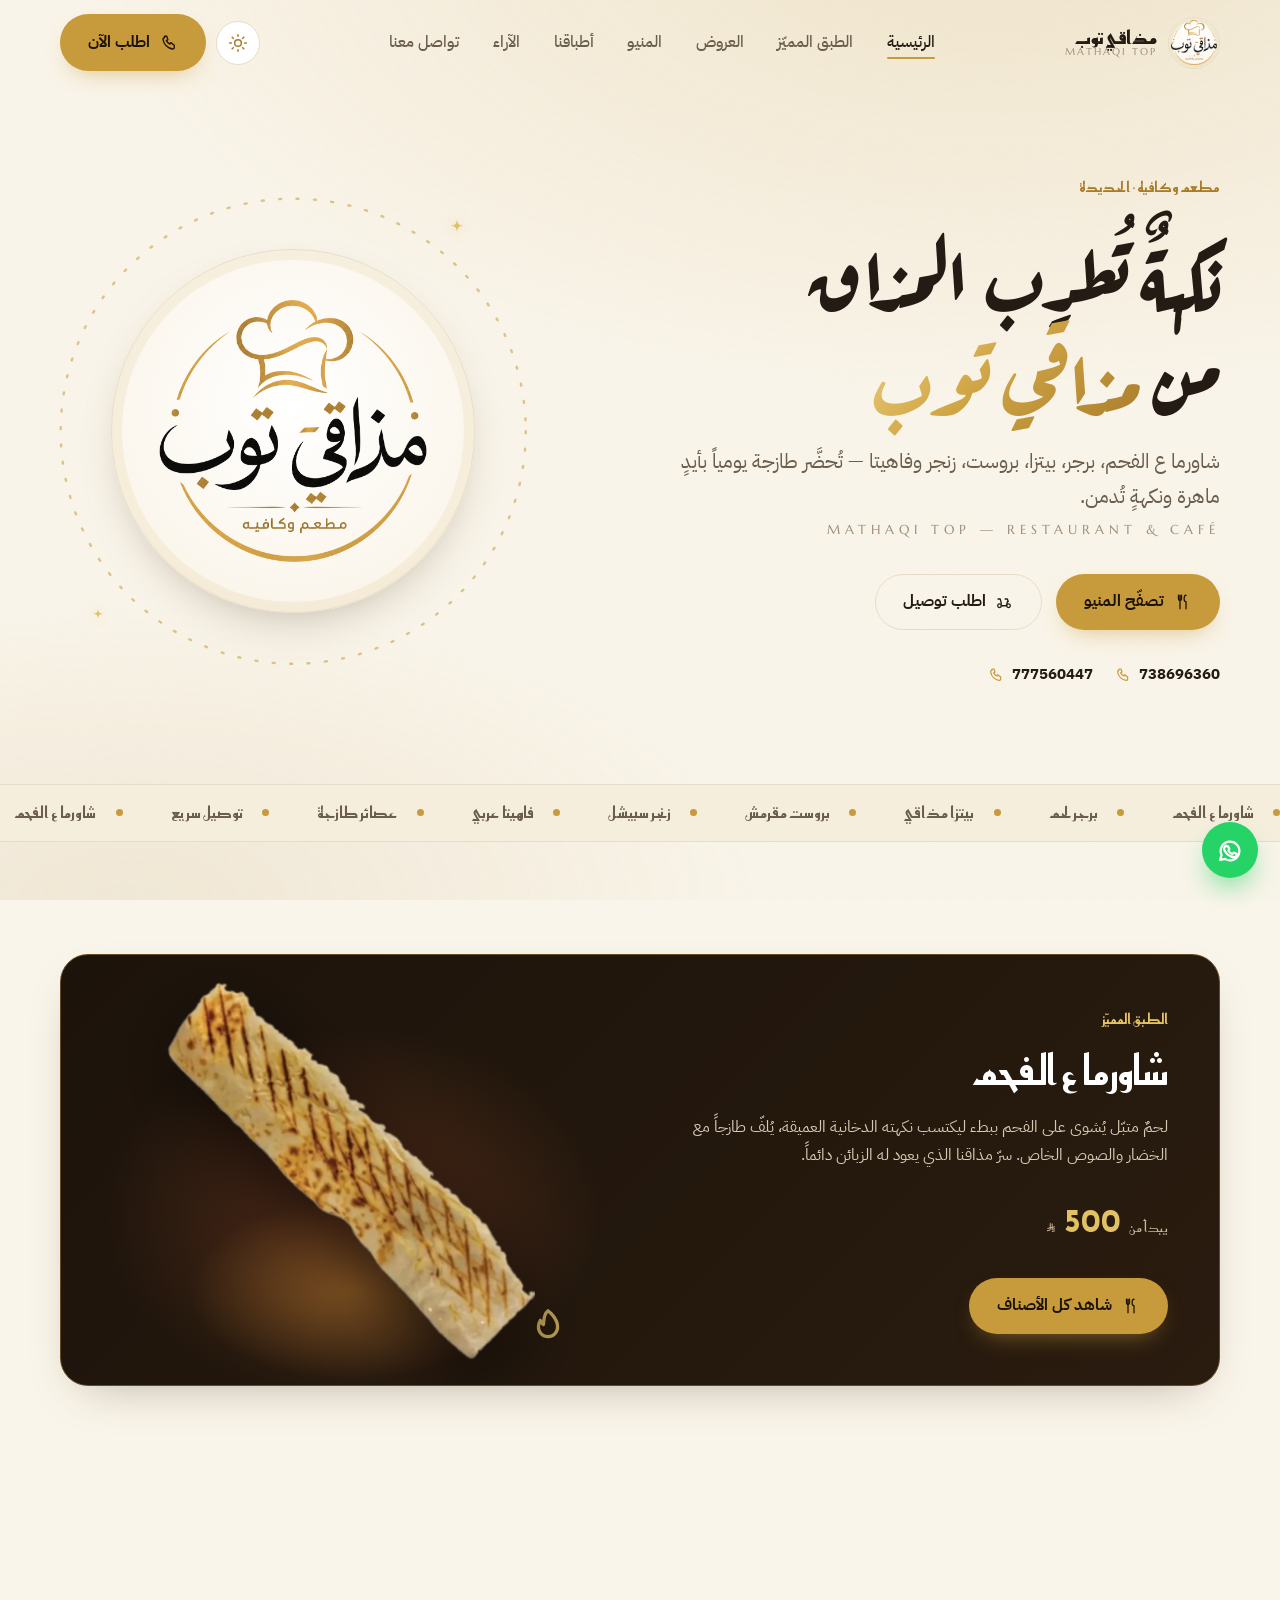
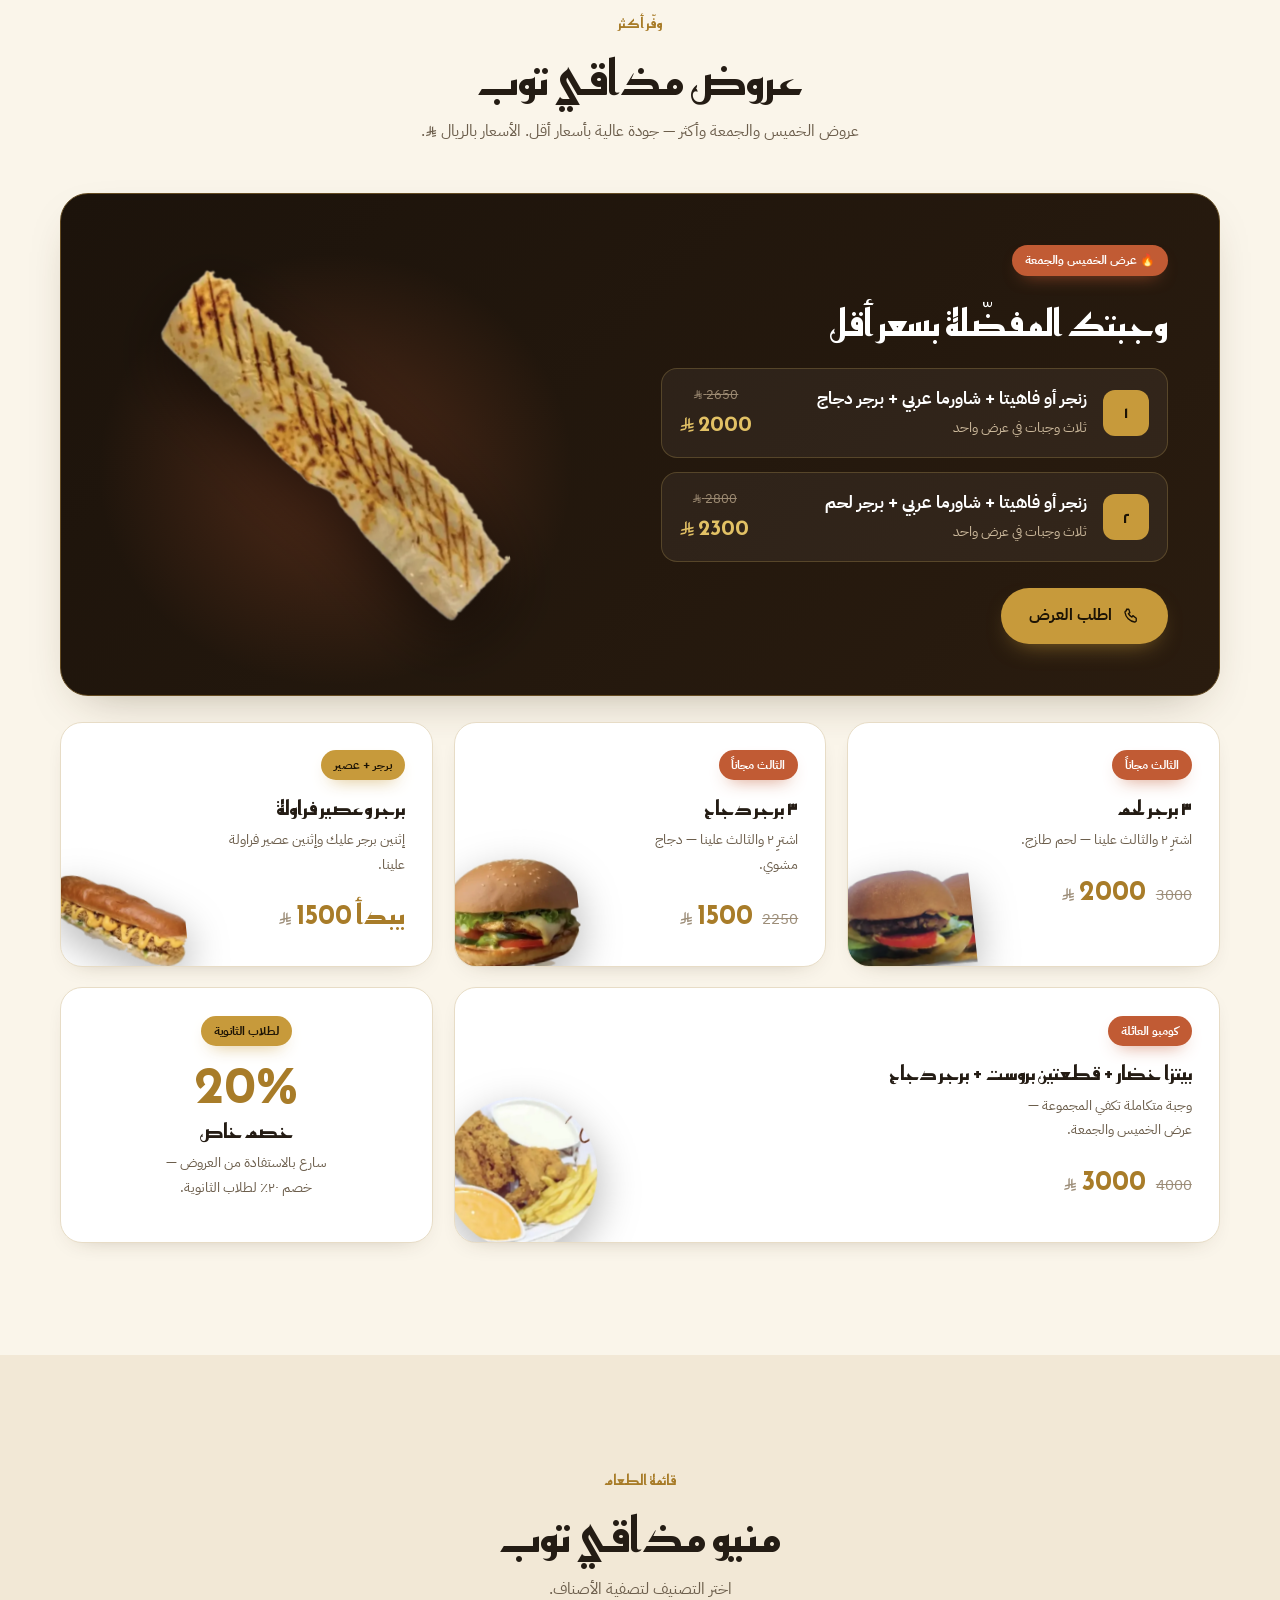
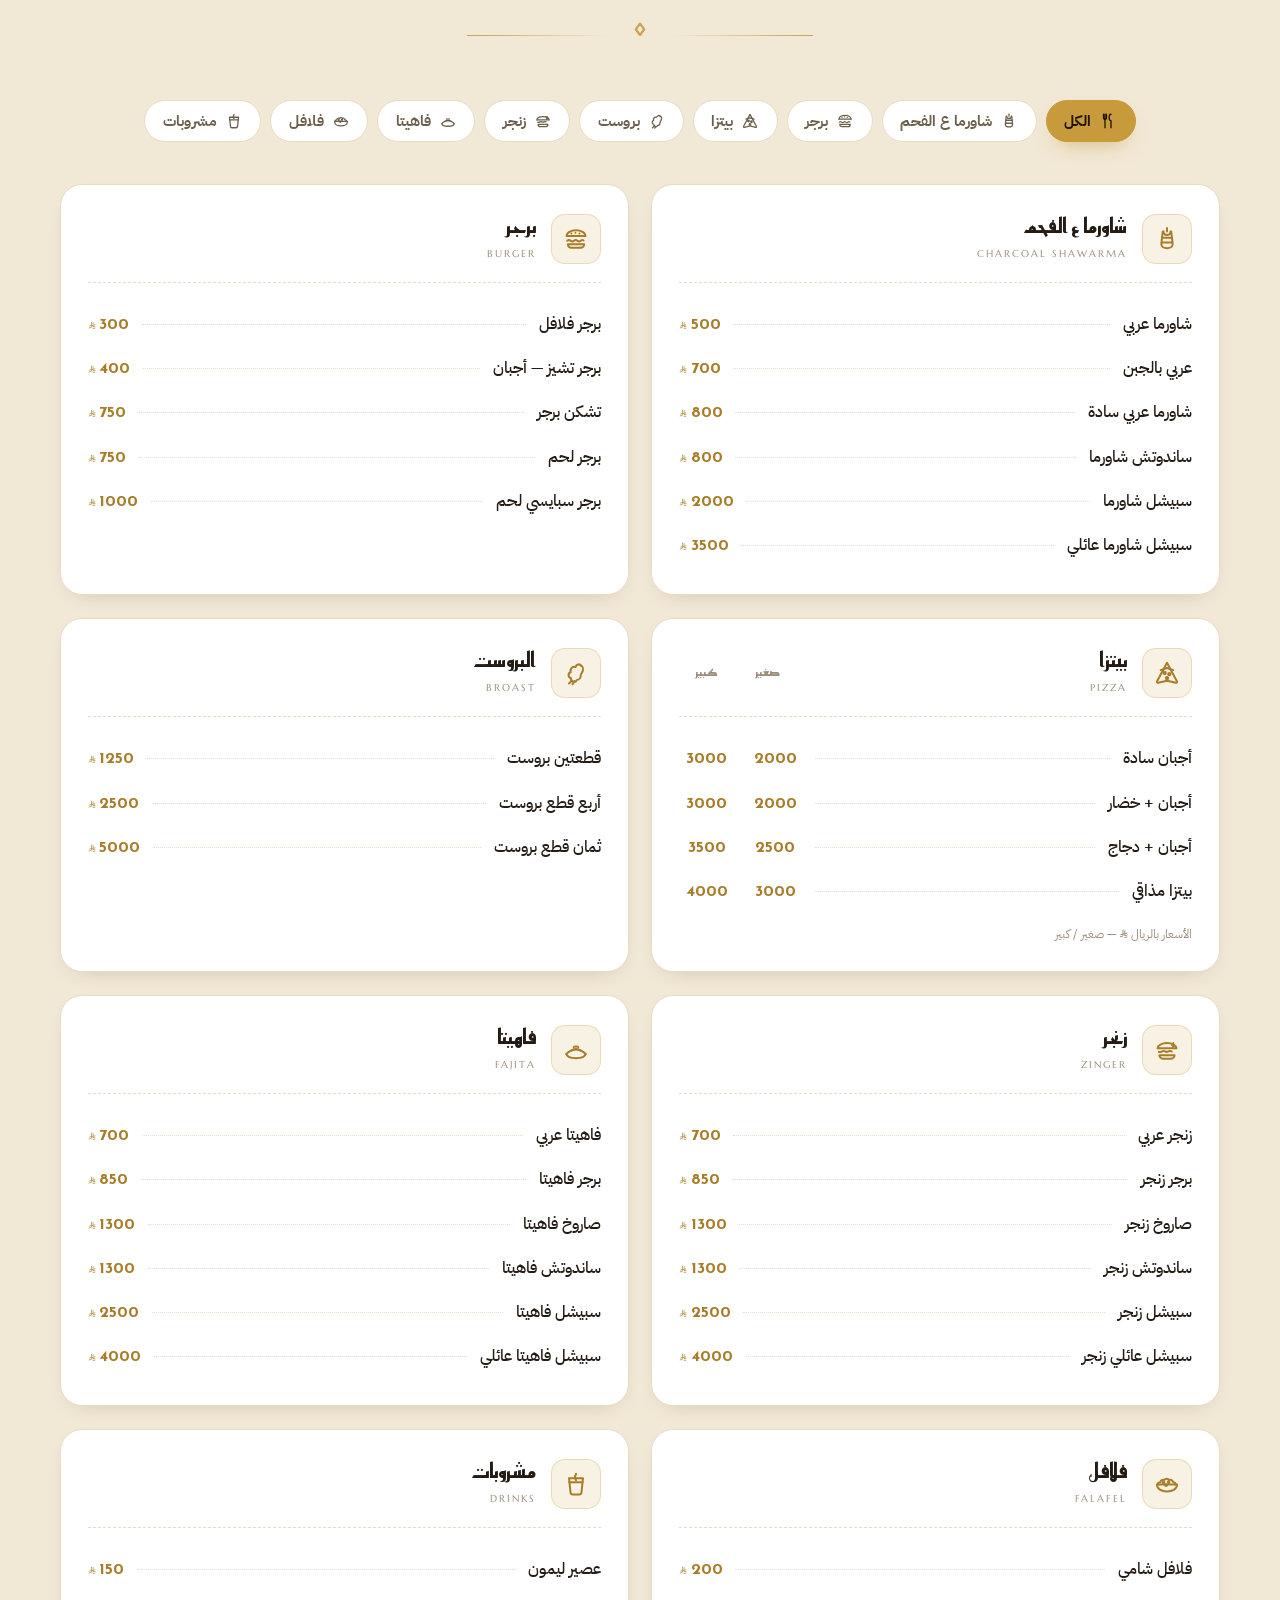
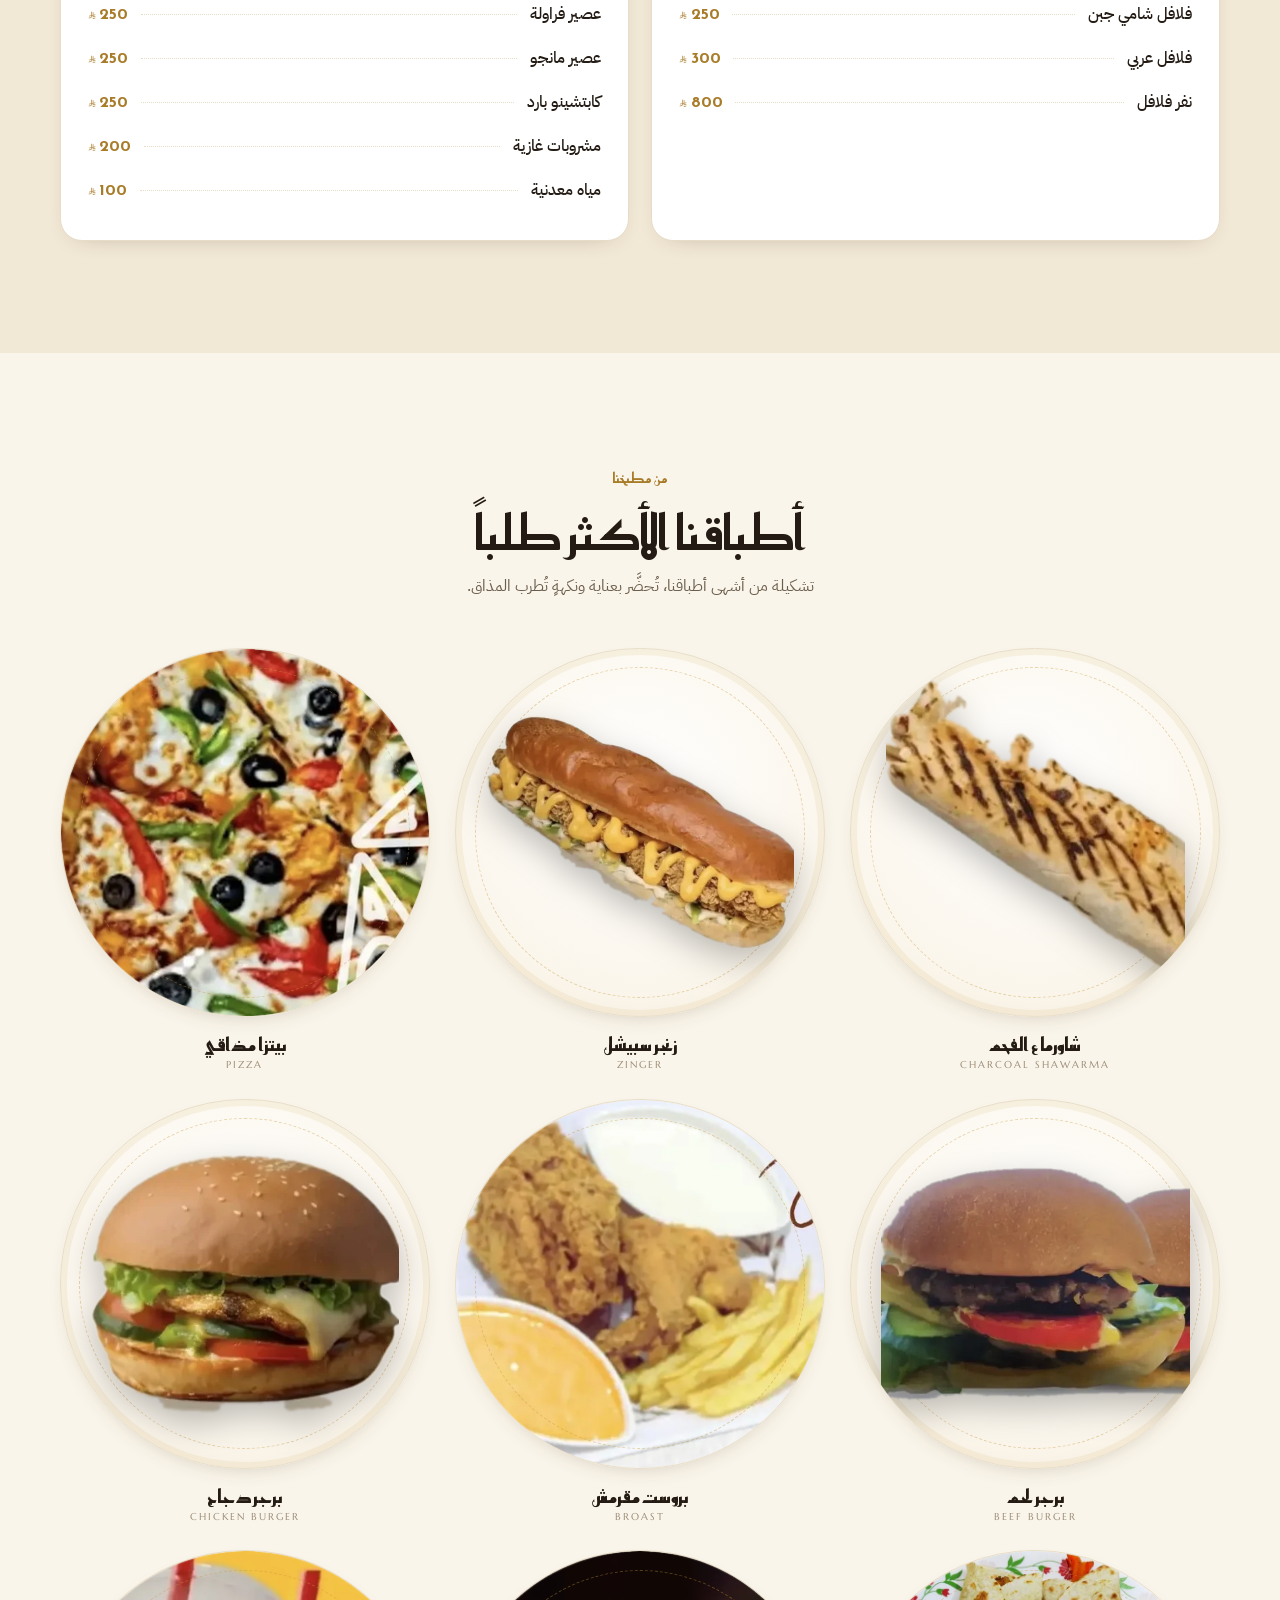
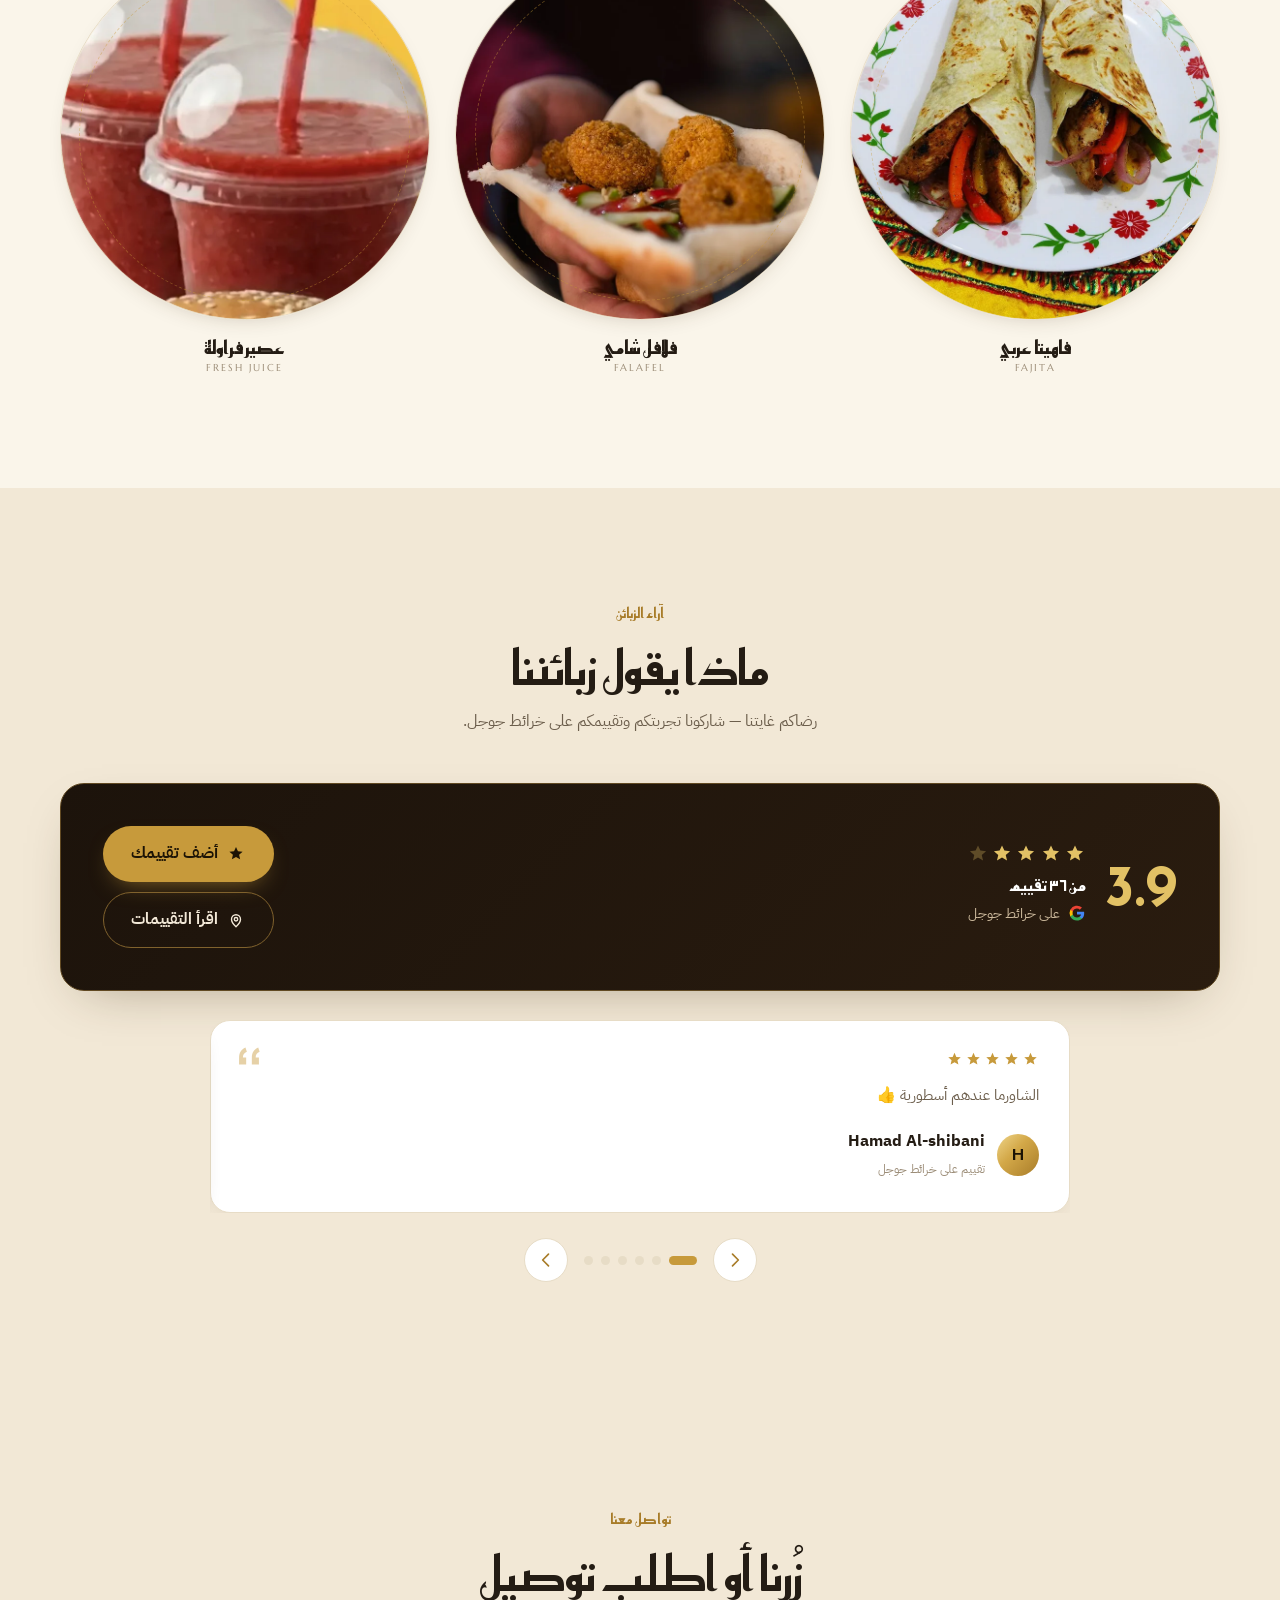
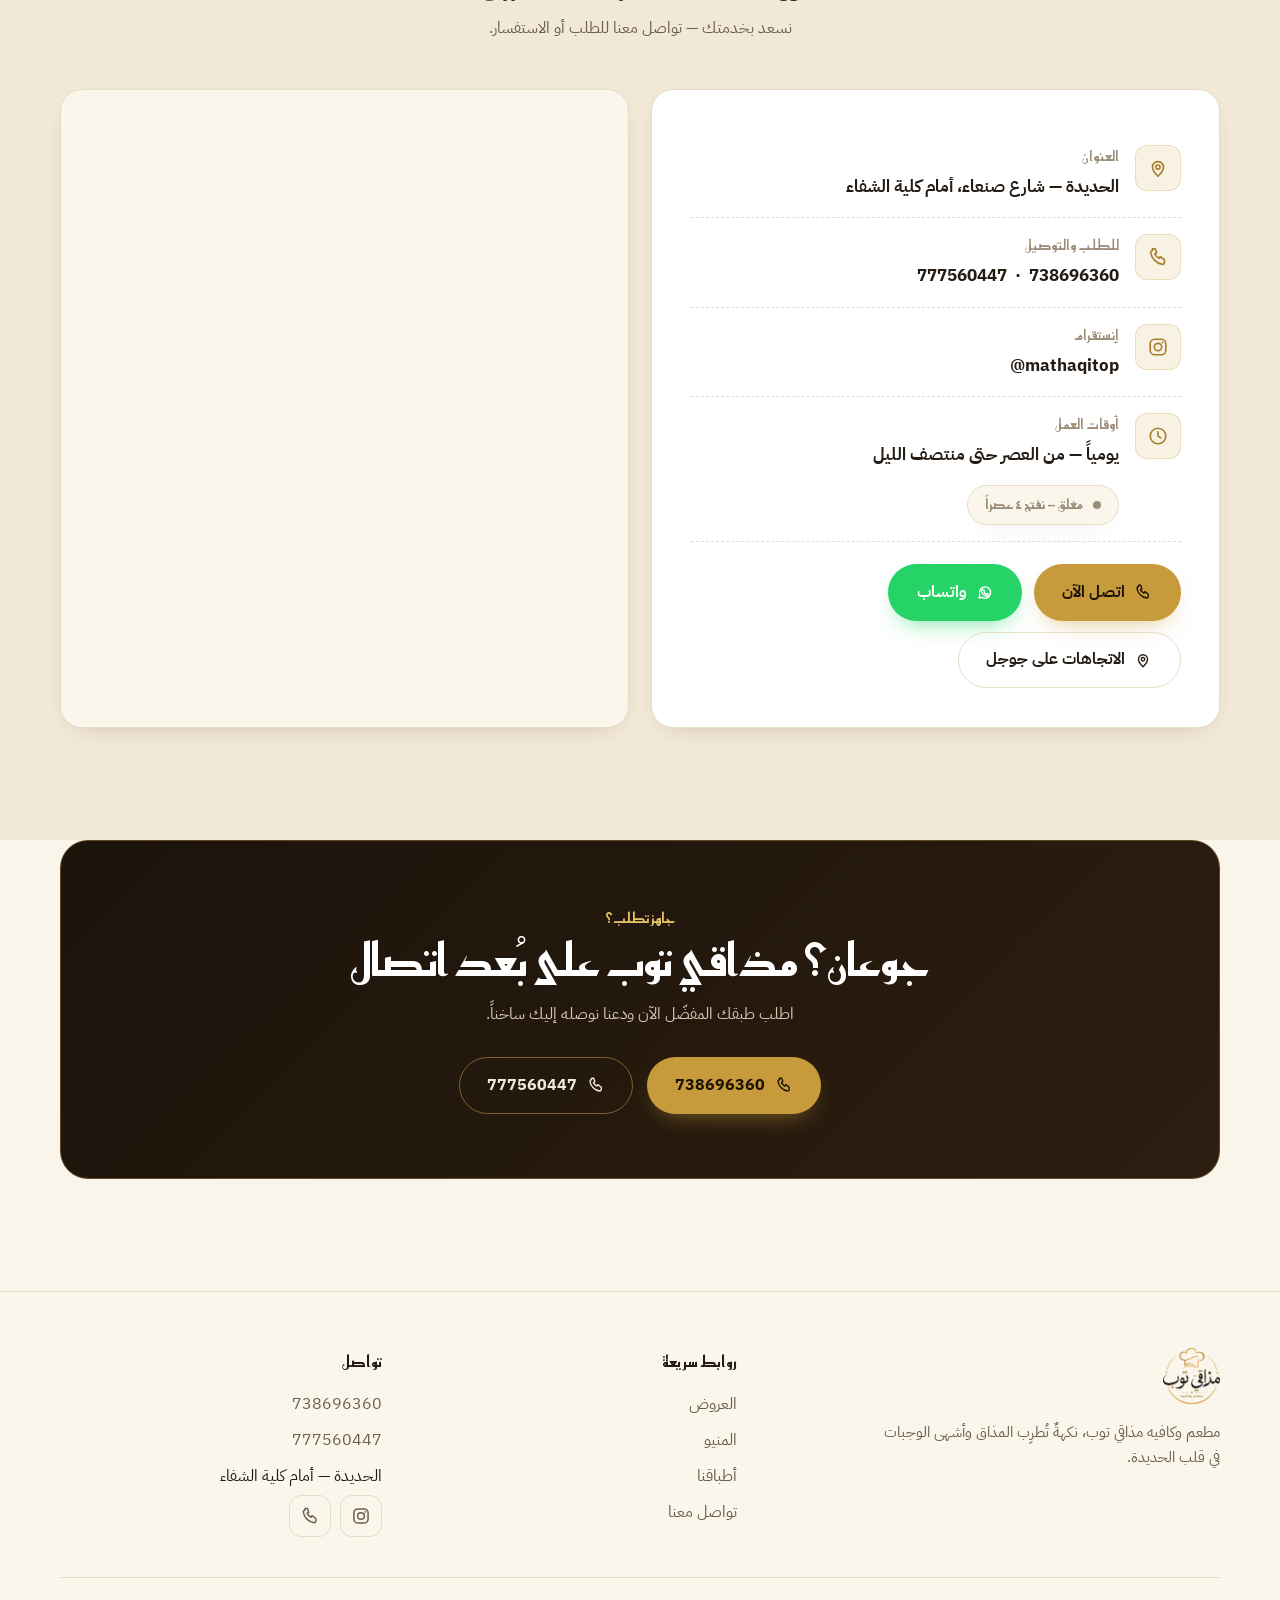
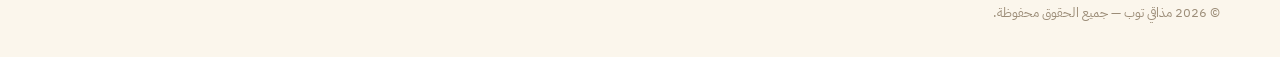
==== index.html @ 18854b8a "إصلاح رمشة زر القائمة أثناء الحركة (iOS) - إزالة backdrop-filter من القائمة المنبثقة (سبب رمش iOS أث" ====
<!DOCTYPE html>
<html lang="ar" dir="rtl" data-theme="light">
<head>
  <meta charset="UTF-8" />
  <meta name="viewport" content="width=device-width, initial-scale=1.0" />
  <title>مذاقي توب | مطعم وكافيه — الحديدة</title>
  <meta name="description" content="مطعم وكافيه مذاقي توب في الحديدة — شاورما ع الفحم، برجر، بيتزا، بروست، زنجر وفاهيتا. طازج يومياً مع خدمة توصيل سريعة." />
  <meta name="theme-color" content="#faf5ea" />
  <meta name="author" content="Mathaqi Top" />

  <!-- Open Graph -->
  <meta property="og:type" content="restaurant" />
  <meta property="og:title" content="مذاقي توب | مطعم وكافيه" />
  <meta property="og:description" content="نكهة تُطرب المذاق — شاورما ع الفحم، برجر، بيتزا وأكثر. الحديدة، أمام كلية الشفاء." />
  <meta property="og:image" content="assets/img/social-preview.jpg" />
  <meta property="og:locale" content="ar_AR" />

  <link rel="icon" href="assets/img/favicon.ico" sizes="any" />
  <link rel="icon" type="image/png" href="assets/img/icon-32.png" sizes="32x32" />
  <link rel="apple-touch-icon" href="assets/img/icon-180.png" />
  <link rel="manifest" href="site.webmanifest" />

  <!-- Fonts: character display faces chosen for this brand (not defaults) -->
  <link rel="preconnect" href="https://fonts.googleapis.com" />
  <link rel="preconnect" href="https://fonts.gstatic.com" crossorigin />
  <link href="https://fonts.googleapis.com/css2?family=Aref+Ruqaa:wght@400;700&family=Reem+Kufi:wght@400;500;600;700&family=IBM+Plex+Sans+Arabic:wght@300;400;500;600;700&family=Marcellus&display=swap" rel="stylesheet" />

  <link rel="stylesheet" href="assets/css/styles.css?v=10" />
  <script>
    /* set theme before paint to avoid flash */
    (function(){try{var s=localStorage.getItem('mt-theme');var d=window.matchMedia&&matchMedia('(prefers-color-scheme:dark)').matches;document.documentElement.setAttribute('data-theme',s||(d?'dark':'light'));}catch(e){}})();
  </script>
  <!-- SEO: structured data (schema.org Restaurant) -->
  <script type="application/ld+json">
{
 "@context": "https://schema.org",
 "@type": "Restaurant",
 "name": "مذاقي توب",
 "alternateName": "Mathaqi Top",
 "description": "مطعم وكافيه مذاقي توب في الحديدة — شاورما ع الفحم، برجر، بيتزا، بروست، زنجر وفاهيتا مع خدمة توصيل.",
 "url": "https://6eu6.github.io/Mathaqi_top/",
 "image": "https://6eu6.github.io/Mathaqi_top/assets/img/social-preview.jpg",
 "logo": "https://6eu6.github.io/Mathaqi_top/assets/img/icon-512.png",
 "servesCuisine": [
  "شاورما",
  "برجر",
  "بيتزا",
  "بروست",
  "مأكولات سريعة"
 ],
 "priceRange": "$$",
 "telephone": "+967738696360",
 "address": {
  "@type": "PostalAddress",
  "streetAddress": "شارع صنعاء، أمام كلية الشفاء",
  "addressLocality": "الحديدة",
  "addressCountry": "YE"
 },
 "geo": {
  "@type": "GeoCoordinates",
  "latitude": 14.79169,
  "longitude": 42.96269
 },
 "hasMap": "https://maps.app.goo.gl/gJ9Fp4Zu8NTLTEW49",
 "sameAs": [
  "https://www.instagram.com/mathaqitop"
 ],
 "openingHoursSpecification": [
  {
   "@type": "OpeningHoursSpecification",
   "dayOfWeek": [
    "Saturday",
    "Sunday",
    "Monday",
    "Tuesday",
    "Wednesday",
    "Thursday",
    "Friday"
   ],
   "opens": "16:00",
   "closes": "00:00"
  }
 ],
 "aggregateRating": {
  "@type": "AggregateRating",
  "ratingValue": "3.9",
  "reviewCount": "36",
  "bestRating": "5",
  "worstRating": "1"
 },
 "acceptsReservations": "False",
 "hasMenu": {
  "@type": "Menu",
  "name": "منيو مذاقي توب",
  "hasMenuSection": [
   {
    "@type": "MenuSection",
    "name": "شاورما ع الفحم",
    "hasMenuItem": [
     {
      "@type": "MenuItem",
      "name": "شاورما عربي",
      "offers": {
       "@type": "Offer",
       "price": "500",
       "priceCurrency": "YER"
      }
     },
     {
      "@type": "MenuItem",
      "name": "عربي بالجبن",
      "offers": {
       "@type": "Offer",
       "price": "700",
       "priceCurrency": "YER"
      }
     },
     {
      "@type": "MenuItem",
      "name": "شاورما عربي سادة",
      "offers": {
       "@type": "Offer",
       "price": "800",
       "priceCurrency": "YER"
      }
     },
     {
      "@type": "MenuItem",
      "name": "ساندوتش شاورما",
      "offers": {
       "@type": "Offer",
       "price": "800",
       "priceCurrency": "YER"
      }
     },
     {
      "@type": "MenuItem",
      "name": "سبيشل شاورما",
      "offers": {
       "@type": "Offer",
       "price": "2000",
       "priceCurrency": "YER"
      }
     },
     {
      "@type": "MenuItem",
      "name": "سبيشل شاورما عائلي",
      "offers": {
       "@type": "Offer",
       "price": "3500",
       "priceCurrency": "YER"
      }
     }
    ]
   },
   {
    "@type": "MenuSection",
    "name": "برجر",
    "hasMenuItem": [
     {
      "@type": "MenuItem",
      "name": "برجر فلافل",
      "offers": {
       "@type": "Offer",
       "price": "300",
       "priceCurrency": "YER"
      }
     },
     {
      "@type": "MenuItem",
      "name": "برجر تشيز - أجبان",
      "offers": {
       "@type": "Offer",
       "price": "400",
       "priceCurrency": "YER"
      }
     },
     {
      "@type": "MenuItem",
      "name": "تشكن برجر",
      "offers": {
       "@type": "Offer",
       "price": "750",
       "priceCurrency": "YER"
      }
     },
     {
      "@type": "MenuItem",
      "name": "برجر لحم",
      "offers": {
       "@type": "Offer",
       "price": "750",
       "priceCurrency": "YER"
      }
     },
     {
      "@type": "MenuItem",
      "name": "برجر سبايسي لحم",
      "offers": {
       "@type": "Offer",
       "price": "1000",
       "priceCurrency": "YER"
      }
     }
    ]
   },
   {
    "@type": "MenuSection",
    "name": "بيتزا",
    "hasMenuItem": [
     {
      "@type": "MenuItem",
      "name": "أجبان سادة",
      "offers": {
       "@type": "Offer",
       "price": "2000",
       "priceCurrency": "YER"
      }
     },
     {
      "@type": "MenuItem",
      "name": "أجبان + خضار",
      "offers": {
       "@type": "Offer",
       "price": "2000",
       "priceCurrency": "YER"
      }
     },
     {
      "@type": "MenuItem",
      "name": "أجبان + دجاج",
      "offers": {
       "@type": "Offer",
       "price": "2500",
       "priceCurrency": "YER"
      }
     },
     {
      "@type": "MenuItem",
      "name": "بيتزا مذاقي",
      "offers": {
       "@type": "Offer",
       "price": "3000",
       "priceCurrency": "YER"
      }
     }
    ]
   },
   {
    "@type": "MenuSection",
    "name": "البروست",
    "hasMenuItem": [
     {
      "@type": "MenuItem",
      "name": "قطعتين بروست",
      "offers": {
       "@type": "Offer",
       "price": "1250",
       "priceCurrency": "YER"
      }
     },
     {
      "@type": "MenuItem",
      "name": "أربع قطع بروست",
      "offers": {
       "@type": "Offer",
       "price": "2500",
       "priceCurrency": "YER"
      }
     },
     {
      "@type": "MenuItem",
      "name": "ثمان قطع بروست",
      "offers": {
       "@type": "Offer",
       "price": "5000",
       "priceCurrency": "YER"
      }
     }
    ]
   },
   {
    "@type": "MenuSection",
    "name": "زنجر",
    "hasMenuItem": [
     {
      "@type": "MenuItem",
      "name": "زنجر عربي",
      "offers": {
       "@type": "Offer",
       "price": "700",
       "priceCurrency": "YER"
      }
     },
     {
      "@type": "MenuItem",
      "name": "برجر زنجر",
      "offers": {
       "@type": "Offer",
       "price": "850",
       "priceCurrency": "YER"
      }
     },
     {
      "@type": "MenuItem",
      "name": "صاروخ زنجر",
      "offers": {
       "@type": "Offer",
       "price": "1300",
       "priceCurrency": "YER"
      }
     },
     {
      "@type": "MenuItem",
      "name": "ساندوتش زنجر",
      "offers": {
       "@type": "Offer",
       "price": "1300",
       "priceCurrency": "YER"
      }
     },
     {
      "@type": "MenuItem",
      "name": "سبيشل زنجر",
      "offers": {
       "@type": "Offer",
       "price": "2500",
       "priceCurrency": "YER"
      }
     },
     {
      "@type": "MenuItem",
      "name": "سبيشل عائلي زنجر",
      "offers": {
       "@type": "Offer",
       "price": "4000",
       "priceCurrency": "YER"
      }
     }
    ]
   },
   {
    "@type": "MenuSection",
    "name": "فاهيتا",
    "hasMenuItem": [
     {
      "@type": "MenuItem",
      "name": "فاهيتا عربي",
      "offers": {
       "@type": "Offer",
       "price": "700",
       "priceCurrency": "YER"
      }
     },
     {
      "@type": "MenuItem",
      "name": "برجر فاهيتا",
      "offers": {
       "@type": "Offer",
       "price": "850",
       "priceCurrency": "YER"
      }
     },
     {
      "@type": "MenuItem",
      "name": "صاروخ فاهيتا",
      "offers": {
       "@type": "Offer",
       "price": "1300",
       "priceCurrency": "YER"
      }
     },
     {
      "@type": "MenuItem",
      "name": "ساندوتش فاهيتا",
      "offers": {
       "@type": "Offer",
       "price": "1300",
       "priceCurrency": "YER"
      }
     },
     {
      "@type": "MenuItem",
      "name": "سبيشل فاهيتا",
      "offers": {
       "@type": "Offer",
       "price": "2500",
       "priceCurrency": "YER"
      }
     },
     {
      "@type": "MenuItem",
      "name": "سبيشل فاهيتا عائلي",
      "offers": {
       "@type": "Offer",
       "price": "4000",
       "priceCurrency": "YER"
      }
     }
    ]
   },
   {
    "@type": "MenuSection",
    "name": "فلافل",
    "hasMenuItem": [
     {
      "@type": "MenuItem",
      "name": "فلافل شامي",
      "offers": {
       "@type": "Offer",
       "price": "200",
       "priceCurrency": "YER"
      }
     },
     {
      "@type": "MenuItem",
      "name": "فلافل شامي جبن",
      "offers": {
       "@type": "Offer",
       "price": "250",
       "priceCurrency": "YER"
      }
     },
     {
      "@type": "MenuItem",
      "name": "فلافل عربي",
      "offers": {
       "@type": "Offer",
       "price": "300",
       "priceCurrency": "YER"
      }
     },
     {
      "@type": "MenuItem",
      "name": "نفر فلافل",
      "offers": {
       "@type": "Offer",
       "price": "800",
       "priceCurrency": "YER"
      }
     }
    ]
   },
   {
    "@type": "MenuSection",
    "name": "مشروبات",
    "hasMenuItem": [
     {
      "@type": "MenuItem",
      "name": "عصير ليمون",
      "offers": {
       "@type": "Offer",
       "price": "150",
       "priceCurrency": "YER"
      }
     },
     {
      "@type": "MenuItem",
      "name": "عصير فراولة",
      "offers": {
       "@type": "Offer",
       "price": "250",
       "priceCurrency": "YER"
      }
     },
     {
      "@type": "MenuItem",
      "name": "عصير مانجو",
      "offers": {
       "@type": "Offer",
       "price": "250",
       "priceCurrency": "YER"
      }
     },
     {
      "@type": "MenuItem",
      "name": "كابتشينو بارد",
      "offers": {
       "@type": "Offer",
       "price": "250",
       "priceCurrency": "YER"
      }
     },
     {
      "@type": "MenuItem",
      "name": "مشروبات غازية",
      "offers": {
       "@type": "Offer",
       "price": "200",
       "priceCurrency": "YER"
      }
     },
     {
      "@type": "MenuItem",
      "name": "مياه معدنية",
      "offers": {
       "@type": "Offer",
       "price": "100",
       "priceCurrency": "YER"
      }
     }
    ]
   }
  ]
 }
}
  </script>
</head>
<body>

<!-- ===================== BESPOKE ICON SPRITE ===================== -->
<svg width="0" height="0" style="position:absolute" aria-hidden="true" focusable="false">
  <defs>
    <symbol id="ic-burger" viewBox="0 0 24 24" fill="none" stroke="currentColor" stroke-width="1.7" stroke-linecap="round" stroke-linejoin="round">
      <path d="M4 9.5c0-3 3.6-5 8-5s8 2 8 5"/><path d="M4 9.5h16"/>
      <path d="M4.5 13.5c1-.9 1.9-.9 2.9 0s1.9.9 2.9 0 1.9-.9 2.9 0 1.9.9 2.9 0 1.6-.7 2.4-.2"/>
      <path d="M5 16.5h14c0 1.7-1.4 3-3 3H8c-1.6 0-3-1.3-3-3Z"/>
      <path d="M8 7.2h.01M11.5 6.6h.01M15 7.2h.01"/>
    </symbol>
    <symbol id="ic-pizza" viewBox="0 0 24 24" fill="none" stroke="currentColor" stroke-width="1.7" stroke-linecap="round" stroke-linejoin="round">
      <path d="M12 3.2 20.5 19c.4.8-.2 1.6-1 1.4L12 18.6 4.5 20.4c-.8.2-1.4-.6-1-1.4L12 3.2Z"/>
      <path d="M6.6 9.5 12 7.7l5.4 1.8"/><circle cx="10" cy="12" r="1"/><circle cx="14" cy="13" r="1"/><circle cx="12" cy="16.4" r="1"/>
    </symbol>
    <symbol id="ic-falafel" viewBox="0 0 24 24" fill="none" stroke="currentColor" stroke-width="1.7" stroke-linecap="round" stroke-linejoin="round">
      <path d="M4 12.5c0-1.3 1-2.2 2.2-2 .3-1.6 2-2.7 3.6-2 .9-1.4 3-1.4 3.9 0 1.6-.7 3.3.4 3.6 2 1.2-.2 2.2.7 2.2 2"/>
      <path d="M3.4 12.5h17.2c0 3.6-3.8 6-8.6 6s-8.6-2.4-8.6-6Z"/>
      <circle cx="9" cy="10.8" r=".7"/><circle cx="13.4" cy="10.4" r=".7"/><circle cx="11.2" cy="13" r=".7"/>
    </symbol>
    <symbol id="ic-broast" viewBox="0 0 24 24" fill="none" stroke="currentColor" stroke-width="1.7" stroke-linecap="round" stroke-linejoin="round">
      <path d="M14.5 4.5c2.4.6 4 2.9 3.4 5.4-.4 1.7-1.9 2.8-1.9 4.6 0 1.8-1.4 3.3-3.2 3.4-1.2 3-5.6 1.7-5-1.4-2.8-.6-3-4.4-.3-5.4-.9-2.6 1.6-5 4.2-4.2.6-2.3 3.4-3 4.8-1Z"/>
      <path d="M8.5 18.5 6 21M10.6 19 9 21.6"/>
    </symbol>
    <symbol id="ic-zinger" viewBox="0 0 24 24" fill="none" stroke="currentColor" stroke-width="1.7" stroke-linecap="round" stroke-linejoin="round">
      <path d="M4 10.5c0-2.6 3.4-4.4 8-4.4s8 1.8 8 4.4"/><path d="M4 10.5h16"/>
      <path d="M5 13.6c1.2.6 2 .1 2.8-.4s1.8-.6 2.7 0 1.9.5 2.7 0 1.8-.6 2.8 0"/>
      <path d="M5.5 16.5h13c0 1.6-1.3 2.9-2.9 2.9H8.4c-1.6 0-2.9-1.3-2.9-2.9Z"/>
      <path d="m17.5 6-1.2 1.8 1.8.2-1.2 1.8"/>
    </symbol>
    <symbol id="ic-shawarma" viewBox="0 0 24 24" fill="none" stroke="currentColor" stroke-width="1.7" stroke-linecap="round" stroke-linejoin="round">
      <path d="M12 2.5v3"/><path d="M9 5.5c0 4 6 4 6 0"/>
      <path d="M8.4 5.5c-.5 4.3-1.2 8.6-1.2 11.5 0 1.6 2.1 2.9 4.8 2.9s4.8-1.3 4.8-2.9c0-2.9-.7-7.2-1.2-11.5"/>
      <path d="M7.6 11h8.8M7.4 15h9.2"/>
    </symbol>
    <symbol id="ic-fajita" viewBox="0 0 24 24" fill="none" stroke="currentColor" stroke-width="1.7" stroke-linecap="round" stroke-linejoin="round">
      <path d="M3.5 15.5c3-3 5.5-4 8.5-4s5.5 1 8.5 4"/>
      <path d="M4 15.5c0 2.2 3.6 3.5 8 3.5s8-1.3 8-3.5"/>
      <path d="M8 12.6c1.3-1 2.4-1.4 4-1.4s2.7.4 4 1.4"/>
      <path d="M10 9.5c.6-.6 3.4-.6 4 0"/>
    </symbol>
    <symbol id="ic-drink" viewBox="0 0 24 24" fill="none" stroke="currentColor" stroke-width="1.7" stroke-linecap="round" stroke-linejoin="round">
      <path d="M6 7h12l-1.3 12.2c-.1 1-.9 1.8-2 1.8H9.3c-1.1 0-1.9-.8-2-1.8L6 7Z"/>
      <path d="M6.4 10.5h11.2"/><path d="M12 3.2c0 1.4-1 1.8-1 3s1 1.4 1 2.6"/>
    </symbol>

    <symbol id="ic-flame" viewBox="0 0 24 24" fill="none" stroke="currentColor" stroke-width="1.7" stroke-linecap="round" stroke-linejoin="round">
      <path d="M12 3s5 3.6 5 8.5A5 5 0 0 1 7 11.5C7 9.5 8 8 8 8s.4 1.6 1.6 2.2C10 8 9.4 5.2 12 3Z"/>
    </symbol>
    <symbol id="ic-scooter" viewBox="0 0 24 24" fill="none" stroke="currentColor" stroke-width="1.7" stroke-linecap="round" stroke-linejoin="round">
      <circle cx="6" cy="17" r="2.4"/><circle cx="18" cy="17" r="2.4"/>
      <path d="M8.4 17h6.8l1.5-6"/><path d="M13.5 8h3l1.2 3.4"/><path d="M4 8h3l1.6 6.6"/>
    </symbol>
    <symbol id="ic-leaf" viewBox="0 0 24 24" fill="none" stroke="currentColor" stroke-width="1.7" stroke-linecap="round" stroke-linejoin="round">
      <path d="M5 19c0-8 5.5-13 14-13 .5 6.6-3.4 13-11 13a6 6 0 0 1-3-.6"/><path d="M5 19c2-4 5-7 9.5-9"/>
    </symbol>
    <symbol id="ic-tag" viewBox="0 0 24 24" fill="none" stroke="currentColor" stroke-width="1.7" stroke-linecap="round" stroke-linejoin="round">
      <path d="M12.5 4H19a1 1 0 0 1 1 1v6.5a2 2 0 0 1-.6 1.4l-6.5 6.5a2 2 0 0 1-2.8 0l-4.5-4.5a2 2 0 0 1 0-2.8l6.5-6.5A2 2 0 0 1 12.5 4Z"/>
      <circle cx="16" cy="8" r="1.2"/>
    </symbol>

    <symbol id="ic-sun" viewBox="0 0 24 24" fill="none" stroke="currentColor" stroke-width="1.8" stroke-linecap="round" stroke-linejoin="round">
      <circle cx="12" cy="12" r="4"/><path d="M12 2v2M12 20v2M2 12h2M20 12h2M5 5l1.4 1.4M17.6 17.6 19 19M19 5l-1.4 1.4M6.4 17.6 5 19"/>
    </symbol>
    <symbol id="ic-moon" viewBox="0 0 24 24" fill="none" stroke="currentColor" stroke-width="1.8" stroke-linecap="round" stroke-linejoin="round">
      <path d="M20 14.5A8 8 0 0 1 9.5 4 8 8 0 1 0 20 14.5Z"/>
    </symbol>
    <symbol id="ic-phone" viewBox="0 0 24 24" fill="none" stroke="currentColor" stroke-width="1.8" stroke-linecap="round" stroke-linejoin="round">
      <path d="M6 3h3l1.5 4.5-2 1.3a11 11 0 0 0 4.7 4.7l1.3-2L19 15v3a2 2 0 0 1-2.2 2A15 15 0 0 1 4 7.2 2 2 0 0 1 6 5V3Z"/>
    </symbol>
    <symbol id="ic-pin" viewBox="0 0 24 24" fill="none" stroke="currentColor" stroke-width="1.8" stroke-linecap="round" stroke-linejoin="round">
      <path d="M12 21s6-5.4 6-10a6 6 0 1 0-12 0c0 4.6 6 10 6 10Z"/><circle cx="12" cy="11" r="2.3"/>
    </symbol>
    <symbol id="ic-clock" viewBox="0 0 24 24" fill="none" stroke="currentColor" stroke-width="1.8" stroke-linecap="round" stroke-linejoin="round">
      <circle cx="12" cy="12" r="8.5"/><path d="M12 7.5V12l3 2"/>
    </symbol>
    <symbol id="ic-instagram" viewBox="0 0 24 24" fill="none" stroke="currentColor" stroke-width="1.8" stroke-linecap="round" stroke-linejoin="round">
      <rect x="3.5" y="3.5" width="17" height="17" rx="5"/><circle cx="12" cy="12" r="4"/><circle cx="17" cy="7" r="1.1" fill="currentColor" stroke="none"/>
    </symbol>
    <symbol id="ic-whatsapp" viewBox="0 0 24 24" fill="none" stroke="currentColor" stroke-width="1.8" stroke-linecap="round" stroke-linejoin="round">
      <path d="M4 20l1.3-3.9A7.5 7.5 0 1 1 8 19.1L4 20Z"/><path d="M9 8.5c-.3 0-.6.1-.8.4-.3.3-.9.8-.9 2s.9 2.3 1 2.5c.1.2 1.7 2.8 4.3 3.7 2.1.8 2.6.6 3 .6.6-.1 1.5-.6 1.7-1.2.2-.6.2-1.1.1-1.2 0-.1-.2-.2-.5-.4l-1.5-.7c-.2-.1-.4-.1-.6.1l-.6.8c-.1.2-.3.2-.5.1a6 6 0 0 1-2.9-2.6c-.1-.2 0-.4.1-.5l.5-.6c.1-.2.1-.3 0-.5l-.7-1.6c-.2-.4-.4-.3-.5-.3H9Z"/>
    </symbol>
    <symbol id="ic-arrow-up" viewBox="0 0 24 24" fill="none" stroke="currentColor" stroke-width="2" stroke-linecap="round" stroke-linejoin="round">
      <path d="M12 19V5M6 11l6-6 6 6"/>
    </symbol>
    <symbol id="ic-bars" viewBox="0 0 24 24" fill="none" stroke="currentColor" stroke-width="2" stroke-linecap="round"><path d="M4 7h16M4 12h16M4 17h16"/></symbol>
    <symbol id="ic-close" viewBox="0 0 24 24" fill="none" stroke="currentColor" stroke-width="2" stroke-linecap="round"><path d="M6 6l12 12M18 6L6 18"/></symbol>
    <symbol id="ic-camera" viewBox="0 0 24 24" fill="none" stroke="currentColor" stroke-width="1.6" stroke-linecap="round" stroke-linejoin="round">
      <path d="M4 8h3l1.4-2h7.2L17 8h3a1 1 0 0 1 1 1v9a1 1 0 0 1-1 1H4a1 1 0 0 1-1-1V9a1 1 0 0 1 1-1Z"/><circle cx="12" cy="13" r="3.2"/>
    </symbol>
    <symbol id="ic-spark" viewBox="0 0 24 24" fill="currentColor" stroke="none"><path d="M12 2c.5 4.4 1.6 5.5 6 6-4.4.5-5.5 1.6-6 6-.5-4.4-1.6-5.5-6-6 4.4-.5 5.5-1.6 6-6Z"/></symbol>
    <symbol id="ic-utensils" viewBox="0 0 24 24" fill="none" stroke="currentColor" stroke-width="1.7" stroke-linecap="round" stroke-linejoin="round">
      <path d="M8 3v8M6 3v5a2 2 0 0 0 4 0V3M8 11v10"/><path d="M16 3c-1.5 0-2.5 2-2.5 5s1 3.5 2.5 3.5V21"/>
    </symbol>
    <symbol id="ic-diamond" viewBox="0 0 24 24" fill="none" stroke="currentColor" stroke-width="1.5" stroke-linecap="round" stroke-linejoin="round"><path d="M12 4l3 4-3 4-3-4 3-4Z"/></symbol>
    <symbol id="ic-star" viewBox="0 0 24 24" fill="currentColor" stroke="none"><path d="M12 2.6l2.6 5.7 6.2.6-4.7 4.1 1.4 6.1L12 15.9 6.5 19.1l1.4-6.1L3.2 8.9l6.2-.6L12 2.6Z"/></symbol>
    <symbol id="ic-quote" viewBox="0 0 24 24" fill="currentColor" stroke="none"><path d="M9.5 6C6.5 7.3 5 9.7 5 13.2V18h5v-5H7.7c0-2 .9-3.3 2.8-4L9.5 6Zm9 0c-3 1.3-4.5 3.7-4.5 7.2V18h5v-5h-2.3c0-2 .9-3.3 2.8-4L18.5 6Z"/></symbol>
    <symbol id="ic-chev-l" viewBox="0 0 24 24" fill="none" stroke="currentColor" stroke-width="2" stroke-linecap="round" stroke-linejoin="round"><path d="M15 5l-7 7 7 7"/></symbol>
    <symbol id="ic-chev-r" viewBox="0 0 24 24" fill="none" stroke="currentColor" stroke-width="2" stroke-linecap="round" stroke-linejoin="round"><path d="M9 5l7 7-7 7"/></symbol>
    <symbol id="ic-google" viewBox="0 0 24 24" fill="none"><path d="M21.6 12.2c0-.7-.1-1.4-.2-2H12v3.9h5.4a4.6 4.6 0 0 1-2 3v2.5h3.2c1.9-1.7 3-4.3 3-7.4Z" fill="#4285F4"/><path d="M12 22c2.7 0 5-.9 6.6-2.4l-3.2-2.5c-.9.6-2 .9-3.4.9-2.6 0-4.8-1.7-5.6-4.1H3.1v2.6A10 10 0 0 0 12 22Z" fill="#34A853"/><path d="M6.4 13.9a6 6 0 0 1 0-3.8V7.5H3.1a10 10 0 0 0 0 9l3.3-2.6Z" fill="#FBBC05"/><path d="M12 6.1c1.5 0 2.8.5 3.8 1.5l2.8-2.8A10 10 0 0 0 3.1 7.5l3.3 2.6C7.2 7.8 9.4 6.1 12 6.1Z" fill="#EA4335"/></symbol>
  </defs>
</svg>

<!-- ===================== HEADER ===================== -->
<header class="site-header">
  <div class="wrap nav">
    <a class="brand" href="#home" aria-label="مذاقي توب">
      <span class="brand__badge">
        <img class="logo-light" src="assets/img/logo.png" alt="" />
        <img class="logo-dark"  src="assets/img/logo-dark.png" alt="" />
      </span>
      <span class="brand__name"><b>مذاقي توب</b><span>Mathaqi Top</span></span>
    </a>

    <nav class="nav__links" aria-label="التنقّل الرئيسي">
      <a href="#home">الرئيسية</a>
      <a href="#signature">الطبق المميّز</a>
      <a href="#offers">العروض</a>
      <a href="#menu">المنيو</a>
      <a href="#dishes">أطباقنا</a>
      <a href="#reviews">الآراء</a>
      <a href="#contact">تواصل معنا</a>
    </nav>

    <div class="nav__actions">
      <button class="theme-toggle" data-theme-toggle aria-label="تبديل الوضع الليلي/النهاري">
        <svg class="i-sun"><use href="#ic-sun"/></svg>
        <svg class="i-moon"><use href="#ic-moon"/></svg>
      </button>
      <a class="btn nav__cta" href="tel:+967738696360">
        <svg><use href="#ic-phone"/></svg> اطلب الآن
      </a>
      <button class="nav__toggle" aria-label="القائمة" aria-expanded="false">
        <svg class="i-bars"><use href="#ic-bars"/></svg>
        <svg class="i-close"><use href="#ic-close"/></svg>
      </button>
    </div>
  </div>
</header>

<main>
<!-- ===================== HERO ===================== -->
<section class="hero" id="home">
  <div class="wrap hero__grid">
    <div class="hero__copy">
      <div class="hero__eyebrow kicker">مطعم وكافيه · الحديدة</div>
      <h1 class="display">نكهةٌ تُطرِب المذاق<br/>من <span class="word">مذاقي توب</span></h1>
      <p class="hero__sub">شاورما ع الفحم، برجر، بيتزا، بروست، زنجر وفاهيتا — تُحضَّر طازجة يومياً بأيدٍ ماهرة ونكهةٍ تُدمن.</p>
      <p class="hero__latin">Mathaqi Top — Restaurant &amp; Café</p>

      <div class="hero__cta">
        <a class="btn" href="#menu"><svg><use href="#ic-utensils"/></svg> تصفّح المنيو</a>
        <a class="btn btn--ghost" href="tel:+967777560447"><svg><use href="#ic-scooter"/></svg> اطلب توصيل</a>
      </div>

      <div class="hero__phones">
        <a href="tel:+967738696360"><svg><use href="#ic-phone"/></svg> 738696360</a>
        <a href="tel:+967777560447"><svg><use href="#ic-phone"/></svg> 777560447</a>
      </div>
    </div>

    <div class="hero__art">
      <svg class="hero__ring" viewBox="0 0 100 100" aria-hidden="true">
        <circle cx="50" cy="50" r="48" fill="none" stroke="currentColor" stroke-width=".5" stroke-dasharray="0.4 3.2" stroke-linecap="round"/>
      </svg>
      <svg class="hero__spark s1" viewBox="0 0 24 24" aria-hidden="true"><use href="#ic-spark"/></svg>
      <svg class="hero__spark s2" viewBox="0 0 24 24" aria-hidden="true"><use href="#ic-spark"/></svg>
      <div class="hero__medallion">
        <img class="logo-light" src="assets/img/logo.png" alt="شعار مذاقي توب — مطعم وكافيه" />
        <img class="logo-dark"  src="assets/img/logo-dark.png" alt="شعار مذاقي توب — مطعم وكافيه" />
      </div>
    </div>
  </div>
</section>

<!-- ===================== MARQUEE ===================== -->
<div class="strip" aria-hidden="true">
  <div class="marquee">
    <span>شاورما ع الفحم</span><span>برجر لحم</span><span>بيتزا مذاقي</span><span>بروست مقرمش</span>
    <span>زنجر سبيشل</span><span>فاهيتا عربي</span><span>عصائر طازجة</span><span>توصيل سريع</span>
    <span>شاورما ع الفحم</span><span>برجر لحم</span><span>بيتزا مذاقي</span><span>بروست مقرمش</span>
    <span>زنجر سبيشل</span><span>فاهيتا عربي</span><span>عصائر طازجة</span><span>توصيل سريع</span>
  </div>
</div>

<!-- ===================== SIGNATURE DISH ===================== -->
<section class="section" id="signature">
  <div class="wrap signature">
    <div class="signature__card reveal">
      <div class="signature__body">
        <span class="kicker">الطبق المميّز</span>
        <h2>شاورما ع الفحم</h2>
        <p>لحمٌ متبّل يُشوى على الفحم ببطء ليكتسب نكهته الدخانية العميقة، يُلفّ طازجاً مع الخضار والصوص الخاص. سرّ مذاقنا الذي يعود له الزبائن دائماً.</p>
        <div class="signature__price">
          <small>يبدأ من</small><b>500</b><small class="riyal" aria-label="ريال">&#x20C1;</small>
        </div>
        <div style="margin-top:1.8rem">
          <a class="btn" href="#menu"><svg><use href="#ic-utensils"/></svg> شاهد كل الأصناف</a>
        </div>
      </div>
      <div class="signature__photo">
        <span class="signature__glow"></span>
        <svg class="signature__spark" viewBox="0 0 24 24" aria-hidden="true"><use href="#ic-flame"/></svg>
        <img src="assets/img/food/shawarma-hero.webp" alt="شاورما عربي دجاج على الفحم من مذاقي توب" loading="lazy" />
      </div>
    </div>
  </div>
</section>

<!-- ===================== OFFERS ===================== -->
<section class="section" id="offers">
  <div class="wrap">
    <div class="section-head">
      <span class="kicker">وفّر أكثر</span>
      <h2>عروض مذاقي توب</h2>
      <p>عروض الخميس والجمعة وأكثر — جودة عالية بأسعار أقل. الأسعار بالريال <span class="riyal" aria-label="ريال">&#x20C1;</span>.</p>
    </div>

    <!-- featured Thursday/Friday combos -->
    <div class="offer-feature reveal">
      <div class="offer-feature__body">
        <span class="offer__badge">🔥 عرض الخميس والجمعة</span>
        <h3>وجبتك المفضّلة بسعر أقل</h3>
        <div class="combo">
          <div class="combo__row">
            <span class="combo__tag">١</span>
            <span class="combo__info"><b>زنجر أو فاهيتا + شاورما عربي + برجر دجاج</b><span>ثلاث وجبات في عرض واحد</span></span>
            <span class="combo__price"><span class="old">2650 <span class="riyal" aria-label="ريال">&#x20C1;</span></span><span class="new">2000 <span class="riyal" aria-label="ريال">&#x20C1;</span></span></span>
          </div>
          <div class="combo__row">
            <span class="combo__tag">٢</span>
            <span class="combo__info"><b>زنجر أو فاهيتا + شاورما عربي + برجر لحم</b><span>ثلاث وجبات في عرض واحد</span></span>
            <span class="combo__price"><span class="old">2800 <span class="riyal" aria-label="ريال">&#x20C1;</span></span><span class="new">2300 <span class="riyal" aria-label="ريال">&#x20C1;</span></span></span>
          </div>
        </div>
        <div style="margin-top:1.6rem"><a class="btn" href="tel:+967738696360"><svg><use href="#ic-phone"/></svg> اطلب العرض</a></div>
      </div>
      <div class="offer-feature__art">
        <img src="assets/img/food/shawarma-hero.webp" alt="عرض شاورما على الفحم" loading="lazy" />
      </div>
    </div>

    <!-- offers grid -->
    <div class="offers-grid">
      <article class="offer reveal">
        <span class="offer__badge">الثالث مجاناً</span>
        <h3>٣ برجر لحم</h3>
        <p>اشترِ ٢ والثالث علينا — لحم طازج.</p>
        <div class="offer__price"><span class="old">3000</span><span class="new">2000 <span class="cur riyal" aria-label="ريال">&#x20C1;</span></span></div>
        <img class="offer__img" src="assets/img/food/burger.webp" alt="برجر لحم" loading="lazy" />
      </article>

      <article class="offer reveal">
        <span class="offer__badge">الثالث مجاناً</span>
        <h3>٣ برجر دجاج</h3>
        <p>اشترِ ٢ والثالث علينا — دجاج مشوي.</p>
        <div class="offer__price"><span class="old">2250</span><span class="new">1500 <span class="cur riyal" aria-label="ريال">&#x20C1;</span></span></div>
        <img class="offer__img" src="assets/img/food/chkburger.webp" alt="برجر دجاج" loading="lazy" />
      </article>

      <article class="offer reveal">
        <span class="offer__badge gold">برجر + عصير</span>
        <h3>برجر وعصير فراولة</h3>
        <p>إثنين برجر عليك وإثنين عصير فراولة علينا.</p>
        <div class="offer__price"><span class="new">يبدأ 1500 <span class="cur riyal" aria-label="ريال">&#x20C1;</span></span></div>
        <img class="offer__img" src="assets/img/food/zinger.webp" alt="عرض برجر وعصير" loading="lazy" />
      </article>

      <article class="offer reveal offer--wide">
        <span class="offer__badge">كومبو العائلة</span>
        <h3>بيتزا خضار + قطعتين بروست + برجر دجاج</h3>
        <p>وجبة متكاملة تكفي المجموعة — عرض الخميس والجمعة.</p>
        <div class="offer__price"><span class="old">4000</span><span class="new">3000 <span class="cur riyal" aria-label="ريال">&#x20C1;</span></span></div>
        <img class="offer__img" src="assets/img/food/broast.webp" alt="كومبو العائلة" loading="lazy" style="width:9.5rem" />
      </article>

      <article class="offer reveal offer--disc">
        <span class="offer__badge gold">لطلاب الثانوية</span>
        <div class="big">20%</div>
        <h3 style="margin-top:.4rem">خصم خاص</h3>
        <p style="max-width:20ch">سارع بالاستفادة من العروض — خصم ٢٠٪ لطلاب الثانوية.</p>
      </article>
    </div>
  </div>
</section>

<!-- ===================== MENU ===================== -->
<section class="section" id="menu" style="background:var(--bg-2)">
  <div class="wrap">
    <div class="section-head">
      <span class="kicker">قائمة الطعام</span>
      <h2>منيو مذاقي توب</h2>
      <p>اختر التصنيف لتصفية الأصناف.</p>
      <div class="divider" style="margin-top:1rem"><svg viewBox="0 0 24 24"><use href="#ic-diamond"/></svg></div>
    </div>

    <div class="menu__tabs">
      <button class="menu__tab active" data-filter="all"><svg><use href="#ic-utensils"/></svg> الكل</button>
      <button class="menu__tab" data-filter="shawarma"><svg><use href="#ic-shawarma"/></svg> شاورما ع الفحم</button>
      <button class="menu__tab" data-filter="burger"><svg><use href="#ic-burger"/></svg> برجر</button>
      <button class="menu__tab" data-filter="pizza"><svg><use href="#ic-pizza"/></svg> بيتزا</button>
      <button class="menu__tab" data-filter="broast"><svg><use href="#ic-broast"/></svg> بروست</button>
      <button class="menu__tab" data-filter="zinger"><svg><use href="#ic-zinger"/></svg> زنجر</button>
      <button class="menu__tab" data-filter="fajita"><svg><use href="#ic-fajita"/></svg> فاهيتا</button>
      <button class="menu__tab" data-filter="falafel"><svg><use href="#ic-falafel"/></svg> فلافل</button>
      <button class="menu__tab" data-filter="drinks"><svg><use href="#ic-drink"/></svg> مشروبات</button>
    </div>

    <div class="menu__grid">
      <!-- شاورما -->
      <article class="cat reveal" data-cat="shawarma">
        <div class="cat__head">
          <span class="cat__icon"><svg><use href="#ic-shawarma"/></svg></span>
          <span class="cat__title"><h3>شاورما ع الفحم</h3><span>Charcoal Shawarma</span></span>
        </div>
        <div class="item"><span class="item__name">شاورما عربي</span><span class="item__dots"></span><span class="item__price">500 <span class="cur riyal" aria-label="ريال">&#x20C1;</span></span></div>
        <div class="item"><span class="item__name">عربي بالجبن</span><span class="item__dots"></span><span class="item__price">700 <span class="cur riyal" aria-label="ريال">&#x20C1;</span></span></div>
        <div class="item"><span class="item__name">شاورما عربي سادة</span><span class="item__dots"></span><span class="item__price">800 <span class="cur riyal" aria-label="ريال">&#x20C1;</span></span></div>
        <div class="item"><span class="item__name">ساندوتش شاورما</span><span class="item__dots"></span><span class="item__price">800 <span class="cur riyal" aria-label="ريال">&#x20C1;</span></span></div>
        <div class="item"><span class="item__name">سبيشل شاورما</span><span class="item__dots"></span><span class="item__price">2000 <span class="cur riyal" aria-label="ريال">&#x20C1;</span></span></div>
        <div class="item"><span class="item__name">سبيشل شاورما عائلي</span><span class="item__dots"></span><span class="item__price">3500 <span class="cur riyal" aria-label="ريال">&#x20C1;</span></span></div>
      </article>

      <!-- برجر -->
      <article class="cat reveal" data-cat="burger">
        <div class="cat__head">
          <span class="cat__icon"><svg><use href="#ic-burger"/></svg></span>
          <span class="cat__title"><h3>برجر</h3><span>Burger</span></span>
        </div>
        <div class="item"><span class="item__name">برجر فلافل</span><span class="item__dots"></span><span class="item__price">300 <span class="cur riyal" aria-label="ريال">&#x20C1;</span></span></div>
        <div class="item"><span class="item__name">برجر تشيز — أجبان</span><span class="item__dots"></span><span class="item__price">400 <span class="cur riyal" aria-label="ريال">&#x20C1;</span></span></div>
        <div class="item"><span class="item__name">تشكن برجر</span><span class="item__dots"></span><span class="item__price">750 <span class="cur riyal" aria-label="ريال">&#x20C1;</span></span></div>
        <div class="item"><span class="item__name">برجر لحم</span><span class="item__dots"></span><span class="item__price">750 <span class="cur riyal" aria-label="ريال">&#x20C1;</span></span></div>
        <div class="item"><span class="item__name">برجر سبايسي لحم</span><span class="item__dots"></span><span class="item__price">1000 <span class="cur riyal" aria-label="ريال">&#x20C1;</span></span></div>
      </article>

      <!-- بيتزا -->
      <article class="cat reveal" data-cat="pizza">
        <div class="cat__head">
          <span class="cat__icon"><svg><use href="#ic-pizza"/></svg></span>
          <span class="cat__title"><h3>بيتزا</h3><span>Pizza</span></span>
          <span class="cat__cols"><b>صغير</b><b>كبير</b></span>
        </div>
        <div class="item"><span class="item__name">أجبان سادة</span><span class="item__dots"></span><span class="item__price two"><b>2000</b><b>3000</b></span></div>
        <div class="item"><span class="item__name">أجبان + خضار</span><span class="item__dots"></span><span class="item__price two"><b>2000</b><b>3000</b></span></div>
        <div class="item"><span class="item__name">أجبان + دجاج</span><span class="item__dots"></span><span class="item__price two"><b>2500</b><b>3500</b></span></div>
        <div class="item"><span class="item__name">بيتزا مذاقي</span><span class="item__dots"></span><span class="item__price two"><b>3000</b><b>4000</b></span></div>
        <p style="font-size:.78rem;color:var(--ink-faint);margin-top:.6rem">الأسعار بالريال <span class="riyal" aria-label="ريال">&#x20C1;</span> — صغير / كبير</p>
      </article>

      <!-- بروست -->
      <article class="cat reveal" data-cat="broast">
        <div class="cat__head">
          <span class="cat__icon"><svg><use href="#ic-broast"/></svg></span>
          <span class="cat__title"><h3>البروست</h3><span>Broast</span></span>
        </div>
        <div class="item"><span class="item__name">قطعتين بروست</span><span class="item__dots"></span><span class="item__price">1250 <span class="cur riyal" aria-label="ريال">&#x20C1;</span></span></div>
        <div class="item"><span class="item__name">أربع قطع بروست</span><span class="item__dots"></span><span class="item__price">2500 <span class="cur riyal" aria-label="ريال">&#x20C1;</span></span></div>
        <div class="item"><span class="item__name">ثمان قطع بروست</span><span class="item__dots"></span><span class="item__price">5000 <span class="cur riyal" aria-label="ريال">&#x20C1;</span></span></div>
      </article>

      <!-- زنجر -->
      <article class="cat reveal" data-cat="zinger">
        <div class="cat__head">
          <span class="cat__icon"><svg><use href="#ic-zinger"/></svg></span>
          <span class="cat__title"><h3>زنجر</h3><span>Zinger</span></span>
        </div>
        <div class="item"><span class="item__name">زنجر عربي</span><span class="item__dots"></span><span class="item__price">700 <span class="cur riyal" aria-label="ريال">&#x20C1;</span></span></div>
        <div class="item"><span class="item__name">برجر زنجر</span><span class="item__dots"></span><span class="item__price">850 <span class="cur riyal" aria-label="ريال">&#x20C1;</span></span></div>
        <div class="item"><span class="item__name">صاروخ زنجر</span><span class="item__dots"></span><span class="item__price">1300 <span class="cur riyal" aria-label="ريال">&#x20C1;</span></span></div>
        <div class="item"><span class="item__name">ساندوتش زنجر</span><span class="item__dots"></span><span class="item__price">1300 <span class="cur riyal" aria-label="ريال">&#x20C1;</span></span></div>
        <div class="item"><span class="item__name">سبيشل زنجر</span><span class="item__dots"></span><span class="item__price">2500 <span class="cur riyal" aria-label="ريال">&#x20C1;</span></span></div>
        <div class="item"><span class="item__name">سبيشل عائلي زنجر</span><span class="item__dots"></span><span class="item__price">4000 <span class="cur riyal" aria-label="ريال">&#x20C1;</span></span></div>
      </article>

      <!-- فاهيتا -->
      <article class="cat reveal" data-cat="fajita">
        <div class="cat__head">
          <span class="cat__icon"><svg><use href="#ic-fajita"/></svg></span>
          <span class="cat__title"><h3>فاهيتا</h3><span>Fajita</span></span>
        </div>
        <div class="item"><span class="item__name">فاهيتا عربي</span><span class="item__dots"></span><span class="item__price">700 <span class="cur riyal" aria-label="ريال">&#x20C1;</span></span></div>
        <div class="item"><span class="item__name">برجر فاهيتا</span><span class="item__dots"></span><span class="item__price">850 <span class="cur riyal" aria-label="ريال">&#x20C1;</span></span></div>
        <div class="item"><span class="item__name">صاروخ فاهيتا</span><span class="item__dots"></span><span class="item__price">1300 <span class="cur riyal" aria-label="ريال">&#x20C1;</span></span></div>
        <div class="item"><span class="item__name">ساندوتش فاهيتا</span><span class="item__dots"></span><span class="item__price">1300 <span class="cur riyal" aria-label="ريال">&#x20C1;</span></span></div>
        <div class="item"><span class="item__name">سبيشل فاهيتا</span><span class="item__dots"></span><span class="item__price">2500 <span class="cur riyal" aria-label="ريال">&#x20C1;</span></span></div>
        <div class="item"><span class="item__name">سبيشل فاهيتا عائلي</span><span class="item__dots"></span><span class="item__price">4000 <span class="cur riyal" aria-label="ريال">&#x20C1;</span></span></div>
      </article>

      <!-- فلافل -->
      <article class="cat reveal" data-cat="falafel">
        <div class="cat__head">
          <span class="cat__icon"><svg><use href="#ic-falafel"/></svg></span>
          <span class="cat__title"><h3>فلافل</h3><span>Falafel</span></span>
        </div>
        <div class="item"><span class="item__name">فلافل شامي</span><span class="item__dots"></span><span class="item__price">200 <span class="cur riyal" aria-label="ريال">&#x20C1;</span></span></div>
        <div class="item"><span class="item__name">فلافل شامي جبن</span><span class="item__dots"></span><span class="item__price">250 <span class="cur riyal" aria-label="ريال">&#x20C1;</span></span></div>
        <div class="item"><span class="item__name">فلافل عربي</span><span class="item__dots"></span><span class="item__price">300 <span class="cur riyal" aria-label="ريال">&#x20C1;</span></span></div>
        <div class="item"><span class="item__name">نفر فلافل</span><span class="item__dots"></span><span class="item__price">800 <span class="cur riyal" aria-label="ريال">&#x20C1;</span></span></div>
      </article>

      <!-- مشروبات -->
      <article class="cat reveal" data-cat="drinks">
        <div class="cat__head">
          <span class="cat__icon"><svg><use href="#ic-drink"/></svg></span>
          <span class="cat__title"><h3>مشروبات</h3><span>Drinks</span></span>
        </div>
        <div class="item"><span class="item__name">عصير ليمون</span><span class="item__dots"></span><span class="item__price">150 <span class="cur riyal" aria-label="ريال">&#x20C1;</span></span></div>
        <div class="item"><span class="item__name">عصير فراولة</span><span class="item__dots"></span><span class="item__price">250 <span class="cur riyal" aria-label="ريال">&#x20C1;</span></span></div>
        <div class="item"><span class="item__name">عصير مانجو</span><span class="item__dots"></span><span class="item__price">250 <span class="cur riyal" aria-label="ريال">&#x20C1;</span></span></div>
        <div class="item"><span class="item__name">كابتشينو بارد</span><span class="item__dots"></span><span class="item__price">250 <span class="cur riyal" aria-label="ريال">&#x20C1;</span></span></div>
        <div class="item"><span class="item__name">مشروبات غازية</span><span class="item__dots"></span><span class="item__price">200 <span class="cur riyal" aria-label="ريال">&#x20C1;</span></span></div>
        <div class="item"><span class="item__name">مياه معدنية</span><span class="item__dots"></span><span class="item__price">100 <span class="cur riyal" aria-label="ريال">&#x20C1;</span></span></div>
      </article>
    </div>
  </div>
</section>

<!-- ===================== DISHES ===================== -->
<section class="section" id="dishes">
  <div class="wrap">
    <div class="section-head">
      <span class="kicker">من مطبخنا</span>
      <h2>أطباقنا الأكثر طلباً</h2>
      <p>تشكيلة من أشهى أطباقنا، تُحضَّر بعناية ونكهةٍ تُطرب المذاق.</p>
    </div>
    <div class="dishes">
      <figure class="dish reveal">
        <div class="dish__disc"><span class="dish__ring"></span><img src="assets/img/food/shawarma.webp" alt="شاورما عربي على الفحم" loading="lazy" /></div>
        <h3>شاورما ع الفحم</h3><span>Charcoal Shawarma</span>
      </figure>
      <figure class="dish reveal">
        <div class="dish__disc"><span class="dish__ring"></span><img src="assets/img/food/zinger.webp" alt="ساندوتش زنجر" loading="lazy" /></div>
        <h3>زنجر سبيشل</h3><span>Zinger</span>
      </figure>
      <figure class="dish reveal">
        <div class="dish__disc dish--cover"><span class="dish__ring"></span><img src="assets/img/food/pizza.webp" alt="بيتزا الخضار" loading="lazy" /></div>
        <h3>بيتزا مذاقي</h3><span>Pizza</span>
      </figure>
      <figure class="dish reveal">
        <div class="dish__disc"><span class="dish__ring"></span><img src="assets/img/food/burger.webp" alt="برجر لحم" loading="lazy" /></div>
        <h3>برجر لحم</h3><span>Beef Burger</span>
      </figure>
      <figure class="dish reveal">
        <div class="dish__disc dish--cover"><span class="dish__ring"></span><img src="assets/img/food/broast.webp" alt="بروست دجاج" loading="lazy" /></div>
        <h3>بروست مقرمش</h3><span>Broast</span>
      </figure>
      <figure class="dish reveal">
        <div class="dish__disc"><span class="dish__ring"></span><img src="assets/img/food/chkburger.webp" alt="برجر دجاج" loading="lazy" /></div>
        <h3>برجر دجاج</h3><span>Chicken Burger</span>
      </figure>
      <figure class="dish reveal">
        <div class="dish__disc dish--cover"><span class="dish__ring"></span><img src="assets/img/food/fajita.webp" alt="فاهيتا عربي" loading="lazy" /></div>
        <h3>فاهيتا عربي</h3><span>Fajita</span>
      </figure>
      <figure class="dish reveal">
        <div class="dish__disc dish--cover"><span class="dish__ring"></span><img src="assets/img/food/falafel.webp" alt="فلافل شامي" loading="lazy" /></div>
        <h3>فلافل شامي</h3><span>Falafel</span>
      </figure>
      <figure class="dish reveal">
        <div class="dish__disc dish--cover"><span class="dish__ring"></span><img src="assets/img/food/juice.webp" alt="عصير فراولة طازج" loading="lazy" /></div>
        <h3>عصير فراولة</h3><span>Fresh Juice</span>
      </figure>
    </div>
    
  </div>
</section>

<!-- ===================== REVIEWS ===================== -->
<section class="section" id="reviews" style="background:var(--bg-2)">
  <div class="wrap">
    <div class="section-head">
      <span class="kicker">آراء الزبائن</span>
      <h2>ماذا يقول زبائننا</h2>
      <p>رضاكم غايتنا — شاركونا تجربتكم وتقييمكم على خرائط جوجل.</p>
    </div>

    <div class="reviews-lead reveal">
      <div class="reviews-lead__score">
        <span class="reviews-lead__num">3.9</span>
        <div>
          <div class="reviews-lead__stars" style="margin-bottom:.4rem">
            <svg><use href="#ic-star"/></svg><svg><use href="#ic-star"/></svg><svg><use href="#ic-star"/></svg><svg><use href="#ic-star"/></svg><svg class="dim"><use href="#ic-star"/></svg>
          </div>
          <div class="reviews-lead__meta"><b>من ٣٦ تقييم</b><span class="g-badge"><svg><use href="#ic-google"/></svg> على خرائط جوجل</span></div>
        </div>
      </div>
      <div class="reviews-lead__cta">
        <a class="btn" href="https://maps.app.goo.gl/gJ9Fp4Zu8NTLTEW49" target="_blank" rel="noopener"><svg><use href="#ic-star"/></svg> أضف تقييمك</a>
        <a class="btn btn--ghost" href="https://maps.app.goo.gl/gJ9Fp4Zu8NTLTEW49" target="_blank" rel="noopener" style="--_fg:#f3e9d8;border-color:color-mix(in oklab,var(--gold) 45%,#4a3820)"><svg><use href="#ic-pin"/></svg> اقرأ التقييمات</a>
      </div>
    </div>

    <div class="rev-carousel" id="revCarousel">
      <div class="rev-viewport">
        <div class="rev-track" id="revTrack">
          <!-- Rendered dynamically from assets/js/reviews.js (MT_REVIEWS). Static cards below are a no-JS fallback. -->
          <article class="rev-card">
            <span class="rev-card__quote"><svg><use href="#ic-quote"/></svg></span>
            <div class="rev-card__stars"><svg><use href="#ic-star"/></svg><svg><use href="#ic-star"/></svg><svg><use href="#ic-star"/></svg><svg><use href="#ic-star"/></svg><svg><use href="#ic-star"/></svg></div>
            <p>شاورما الفحم من ألذ ما ذقت في الحديدة — نكهة مميزة وخدمة توصيل سريعة. أنصح بها بشدة.</p>
            <div class="rev-card__author"><span class="rev-card__avatar">ز</span><div class="rev-card__who"><b>زبون مذاقي توب</b><span>تقييم على جوجل</span></div></div>
          </article>
          <article class="rev-card">
            <span class="rev-card__quote"><svg><use href="#ic-quote"/></svg></span>
            <div class="rev-card__stars"><svg><use href="#ic-star"/></svg><svg><use href="#ic-star"/></svg><svg><use href="#ic-star"/></svg><svg><use href="#ic-star"/></svg><svg><use href="#ic-star"/></svg></div>
            <p>البروست مقرمش وطازج والصوصات رهيبة، والأسعار مناسبة جداً. عروض الخميس والجمعة تستاهل.</p>
            <div class="rev-card__author"><span class="rev-card__avatar">م</span><div class="rev-card__who"><b>زبون مذاقي توب</b><span>تقييم على جوجل</span></div></div>
          </article>
          <article class="rev-card">
            <span class="rev-card__quote"><svg><use href="#ic-quote"/></svg></span>
            <div class="rev-card__stars"><svg><use href="#ic-star"/></svg><svg><use href="#ic-star"/></svg><svg><use href="#ic-star"/></svg><svg><use href="#ic-star"/></svg><svg><use href="#ic-star"/></svg></div>
            <p>مكان نظيف ووجبات لذيذة، البيتزا والزنجر خيالية. صاروا وجهتي المفضلة مع العائلة.</p>
            <div class="rev-card__author"><span class="rev-card__avatar">أ</span><div class="rev-card__who"><b>زبون مذاقي توب</b><span>تقييم على جوجل</span></div></div>
          </article>
        </div>
      </div>
      <div class="rev-controls">
        <button class="rev-arrow" data-rev="prev" aria-label="السابق"><svg><use href="#ic-chev-r"/></svg></button>
        <div class="rev-dots" id="revDots"></div>
        <button class="rev-arrow" data-rev="next" aria-label="التالي"><svg><use href="#ic-chev-l"/></svg></button>
      </div>
    </div>
    
  </div>
</section>

<!-- ===================== CONTACT ===================== -->
<section class="section" id="contact" style="background:var(--bg-2)">
  <div class="wrap">
    <div class="section-head">
      <span class="kicker">تواصل معنا</span>
      <h2>زُرنا أو اطلب توصيل</h2>
      <p>نسعد بخدمتك — تواصل معنا للطلب أو الاستفسار.</p>
    </div>
    <div class="contact__grid">
      <div class="contact__card reveal">
        <div class="info-row">
          <span class="info-row__icon"><svg><use href="#ic-pin"/></svg></span>
          <div><h4>العنوان</h4><p>الحديدة — شارع صنعاء، أمام كلية الشفاء</p></div>
        </div>
        <div class="info-row">
          <span class="info-row__icon"><svg><use href="#ic-phone"/></svg></span>
          <div><h4>للطلب والتوصيل</h4>
            <p><a href="tel:+967738696360">738696360</a> &nbsp;·&nbsp; <a href="tel:+967777560447">777560447</a></p>
          </div>
        </div>
        <div class="info-row">
          <span class="info-row__icon"><svg><use href="#ic-instagram"/></svg></span>
          <div><h4>إنستقرام</h4><p><a href="https://www.instagram.com/mathaqitop" target="_blank" rel="noopener">@mathaqitop</a></p></div>
        </div>
        <div class="info-row">
          <span class="info-row__icon"><svg><use href="#ic-clock"/></svg></span>
          <div><h4>أوقات العمل</h4><p>يومياً — من العصر حتى منتصف الليل</p><span class="open-badge" data-open-badge hidden></span></div>
        </div>
        <div style="display:flex;flex-wrap:wrap;gap:.7rem;margin-top:1.4rem">
          <a class="btn" href="tel:+967738696360"><svg><use href="#ic-phone"/></svg> اتصل الآن</a>
          <a class="btn" href="https://wa.me/967738696360?text=%D8%A7%D9%84%D8%B3%D9%84%D8%A7%D9%85%20%D8%B9%D9%84%D9%8A%D9%83%D9%85%D8%8C%20%D8%A3%D8%B1%D8%BA%D8%A8%20%D8%A8%D8%A7%D9%84%D8%B7%D9%84%D8%A8%20%D9%85%D9%86%20%D9%85%D8%B0%D8%A7%D9%82%D9%8A%20%D8%AA%D9%88%D8%A8" target="_blank" rel="noopener" style="background:#25D366;color:#fff;box-shadow:0 10px 24px -12px rgba(37,211,102,.8)"><svg><use href="#ic-whatsapp"/></svg> واتساب</a>
          <a class="btn btn--ghost" href="https://maps.app.goo.gl/gJ9Fp4Zu8NTLTEW49" target="_blank" rel="noopener"><svg><use href="#ic-pin"/></svg> الاتجاهات على جوجل</a>
        </div>
      </div>

      <div class="contact__map reveal">
        <iframe title="موقع مذاقي توب على الخريطة — الحديدة، أمام كلية الشفاء"
          loading="lazy" referrerpolicy="no-referrer-when-downgrade"
          src="https://www.openstreetmap.org/export/embed.html?bbox=42.9547%2C14.7857%2C42.9707%2C14.7977&layer=mapnik&marker=14.79169%2C42.96269"></iframe>
      </div>
    </div>
  </div>
</section>

<!-- ===================== CTA BANNER ===================== -->
<section class="section" style="padding-top:0">
  <div class="wrap">
    <div class="cta-banner reveal">
      <span class="kicker" style="color:var(--gold-soft)">جاهز تطلب؟</span>
      <h2>جوعان؟ مذاقي توب على بُعد اتصال</h2>
      <p>اطلب طبقك المفضّل الآن ودعنا نوصله إليك ساخناً.</p>
      <div style="display:flex;flex-wrap:wrap;gap:.9rem;justify-content:center">
        <a class="btn" href="tel:+967738696360"><svg><use href="#ic-phone"/></svg> 738696360</a>
        <a class="btn btn--ghost" href="tel:+967777560447"><svg><use href="#ic-phone"/></svg> 777560447</a>
      </div>
    </div>
  </div>
</section>
</main>

<!-- ===================== FOOTER ===================== -->
<footer class="footer">
  <div class="wrap">
    <div class="footer__grid">
      <div class="footer__brand">
        <img class="footer__logo logo-light" src="assets/img/logo.png" alt="مذاقي توب" />
        <img class="footer__logo logo-dark"  src="assets/img/logo-dark.png" alt="مذاقي توب" />
        <p>مطعم وكافيه مذاقي توب، نكهةٌ تُطرِب المذاق وأشهى الوجبات في قلب الحديدة.</p>
      </div>
      <div>
        <h5>روابط سريعة</h5>
        <ul>
          <li><a href="#offers">العروض</a></li>
          <li><a href="#menu">المنيو</a></li>
          <li><a href="#dishes">أطباقنا</a></li>
          <li><a href="#contact">تواصل معنا</a></li>
        </ul>
      </div>
      <div>
        <h5>تواصل</h5>
        <ul>
          <li><a href="tel:+967738696360" style="direction:ltr;display:inline-block">738696360</a></li>
          <li><a href="tel:+967777560447" style="direction:ltr;display:inline-block">777560447</a></li>
          <li>الحديدة — أمام كلية الشفاء</li>
        </ul>
        <div class="footer__social">
          <a href="https://www.instagram.com/mathaqitop" target="_blank" rel="noopener" aria-label="إنستقرام"><svg><use href="#ic-instagram"/></svg></a>
          <a href="tel:+967738696360" aria-label="اتصال"><svg><use href="#ic-phone"/></svg></a>
        </div>
      </div>
    </div>
    <div class="footer__bar">
      <span>© <span data-year>2026</span> مذاقي توب — جميع الحقوق محفوظة.</span>
      
    </div>
  </div>
</footer>

<!-- WhatsApp order: floating button (desktop) + sticky bar (mobile) -->
<a class="wa-fab" href="https://wa.me/967738696360?text=%D8%A7%D9%84%D8%B3%D9%84%D8%A7%D9%85%20%D8%B9%D9%84%D9%8A%D9%83%D9%85%D8%8C%20%D8%A3%D8%B1%D8%BA%D8%A8%20%D8%A8%D8%A7%D9%84%D8%B7%D9%84%D8%A8%20%D9%85%D9%86%20%D9%85%D8%B0%D8%A7%D9%82%D9%8A%20%D8%AA%D9%88%D8%A8" target="_blank" rel="noopener" aria-label="اطلب عبر واتساب">
  <svg><use href="#ic-whatsapp"/></svg>
</a>
<nav class="order-bar" aria-label="الطلب السريع">
  <a class="order-bar__btn call" href="tel:+967738696360"><svg><use href="#ic-phone"/></svg> اتصل</a>
  <a class="order-bar__btn wa" href="https://wa.me/967738696360?text=%D8%A7%D9%84%D8%B3%D9%84%D8%A7%D9%85%20%D8%B9%D9%84%D9%8A%D9%83%D9%85%D8%8C%20%D8%A3%D8%B1%D8%BA%D8%A8%20%D8%A8%D8%A7%D9%84%D8%B7%D9%84%D8%A8%20%D9%85%D9%86%20%D9%85%D8%B0%D8%A7%D9%82%D9%8A%20%D8%AA%D9%88%D8%A8" target="_blank" rel="noopener"><svg><use href="#ic-whatsapp"/></svg> واتساب</a>
</nav>

<button class="to-top" aria-label="العودة للأعلى"><svg><use href="#ic-arrow-up"/></svg></button>

<script src="assets/js/reviews.js?v=10" defer></script>
<script src="assets/js/main.js?v=10" defer></script>
</body>
</html>
---- assets/css/styles.css ----
/* =========================================================================
   مذاقي توب — Mathaqi Top | Restaurant & Café
   Bespoke design system. Palette: gold · espresso · cream. RTL-first.
   ========================================================================= */

/* ----------  Design tokens  ---------- */
:root {
  --gold:        #c79a3b;
  --gold-soft:   #e2c165;
  --gold-deep:   #a87c29;
  --ember:       #c15b34;   /* used ONLY for the charcoal-grill signature */

  /* light theme (default) */
  --bg:          #faf5ea;
  --bg-2:        #f2e8d6;
  --panel:       #ffffff;
  --panel-2:     #fbf6ec;
  --line:        #e7dcc6;
  --ink:         #241c14;
  --ink-soft:    #6c5e4c;
  --ink-faint:   #9c8d78;
  --shadow:      0 18px 50px -24px rgba(60, 42, 16, .40);
  --shadow-sm:   0 8px 26px -18px rgba(60, 42, 16, .45);
  --hero-veil:   radial-gradient(120% 90% at 78% -10%, rgba(199,154,59,.18), transparent 60%);
  --grain:       .035;
  --logo-light:  block;
  --logo-dark:   none;
}

html[data-theme="dark"] {
  --bg:          #15110c;
  --bg-2:        #1b1610;
  --panel:       #201a13;
  --panel-2:     #251e16;
  --line:        #3a3024;
  --ink:         #f1e9da;
  --ink-soft:    #c4b69f;
  --ink-faint:   #8c7f6a;
  --shadow:      0 24px 60px -28px rgba(0, 0, 0, .8);
  --shadow-sm:   0 12px 34px -22px rgba(0, 0, 0, .85);
  --hero-veil:   radial-gradient(120% 90% at 78% -10%, rgba(199,154,59,.22), transparent 58%);
  --grain:       .05;
  --logo-light:  none;
  --logo-dark:   block;
}

* { box-sizing: border-box; margin: 0; padding: 0; }

html { scroll-behavior: smooth; -webkit-text-size-adjust: 100%; }
@media (prefers-reduced-motion: reduce) { html { scroll-behavior: auto; } }

body {
  font-family: "IBM Plex Sans Arabic", system-ui, "Segoe UI", sans-serif;
  background: var(--bg);
  color: var(--ink);
  line-height: 1.7;
  overflow-x: hidden;
  transition: background .5s ease, color .5s ease;
  min-height: 100vh;
}

/* atmospheric page backdrop: layered warmth + bespoke arabesque grain */
body::before {
  content: "";
  position: fixed; inset: 0; z-index: -2;
  background:
    var(--hero-veil),
    radial-gradient(90% 60% at 10% 100%, rgba(168,124,41,.10), transparent 55%);
  pointer-events: none;
}
body::after {
  content: "";
  position: fixed; inset: 0; z-index: -1; pointer-events: none;
  opacity: var(--grain);
  background-image: url("data:image/svg+xml,%3Csvg xmlns='http://www.w3.org/2000/svg' width='160' height='160'%3E%3Cfilter id='n'%3E%3CfeTurbulence type='fractalNoise' baseFrequency='.9' numOctaves='2'/%3E%3C/filter%3E%3Crect width='100%25' height='100%25' filter='url(%23n)'/%3E%3C/svg%3E");
}

::selection { background: var(--gold); color: #1a1206; }

img { max-width: 100%; display: block; }
a { color: inherit; text-decoration: none; }

/* theme-aware logo switch (driven by data-theme via CSS vars) */
.logo-light { display: var(--logo-light); }
.logo-dark  { display: var(--logo-dark); }

/* new Saudi Riyal symbol — self-hosted webfont (renders on every device) */
@font-face {
  font-family: "Saudi Riyal";
  src: url("../fonts/saudi-riyal.woff2") format("woff2");
  font-weight: 400; font-style: normal; font-display: swap;
}
.riyal { font-family: "Saudi Riyal", sans-serif; font-weight: 400; font-style: normal;
  line-height: 1; display: inline-block; vertical-align: -0.06em; }

/* ----------  Typography  ---------- */
:root { --grad-gold: linear-gradient(135deg, #efd58a 0%, #d3a848 42%, #a87c29 100%); }
html[data-theme="dark"] { --grad-gold: linear-gradient(135deg, #f4dd97 0%, #e2c165 45%, #c79a3b 100%); }
.display { font-family: "Aref Ruqaa", "Reem Kufi", serif; font-weight: 700; line-height: 1.2; }
h1,h2,h3 { font-family: "Reem Kufi", "IBM Plex Sans Arabic", sans-serif; font-weight: 700; line-height: 1.3; letter-spacing: 0; }
h2 { font-weight: 600; }
.latin { font-family: "Marcellus", serif; letter-spacing: 3px; text-transform: uppercase; }
.gold-text { background: var(--grad-gold); -webkit-background-clip: text; background-clip: text; -webkit-text-fill-color: transparent; color: transparent; }

.kicker {
  display: inline-flex; align-items: center; gap: .55rem;
  font-family: "Reem Kufi", sans-serif; font-weight: 600; letter-spacing: 0;
  font-size: .9rem; color: var(--gold-deep);
}
html[data-theme="dark"] .kicker { color: var(--gold-soft); }

.section-head { text-align: center; max-width: 640px; margin: 0 auto 3rem; }
.section-head h2 { font-size: clamp(1.9rem, 4.6vw, 3rem); margin: .6rem 0 .5rem; }
.section-head p  { color: var(--ink-soft); font-size: 1.02rem; }

/* ----------  Layout helpers  ---------- */
.wrap { width: min(1160px, 92vw); margin-inline: auto; }
.section { padding: clamp(4rem, 9vw, 7rem) 0; position: relative; }
section[id], #home { scroll-margin-top: 78px; }
.eyebrow-gold { color: var(--gold-deep); }
html[data-theme="dark"] .eyebrow-gold { color: var(--gold-soft); }

/* gold arabesque divider (bespoke) */
.divider { display: flex; align-items: center; justify-content: center; gap: 1rem; color: var(--gold); opacity: .9; }
.divider::before, .divider::after {
  content: ""; height: 1px; width: min(140px, 22vw);
  background: linear-gradient(var(--_d, to left), var(--gold), transparent);
}
.divider::after { --_d: to right; }
.divider svg { width: 34px; height: 34px; }

/* ----------  Buttons  ---------- */
.btn {
  --_bg: var(--gold); --_fg: #1c1305;
  display: inline-flex; align-items: center; justify-content: center; gap: .6rem;
  padding: .85rem 1.7rem; border-radius: 999px; border: 1px solid transparent;
  font-family: "IBM Plex Sans Arabic", sans-serif; font-weight: 700; font-size: 1rem; cursor: pointer;
  background: var(--_bg); color: var(--_fg);
  transition: transform .25s cubic-bezier(.2,.8,.2,1), box-shadow .25s, background .25s, color .25s;
  box-shadow: 0 10px 24px -12px rgba(199,154,59,.7);
}
.btn:hover { transform: translateY(-3px); box-shadow: 0 16px 34px -14px rgba(199,154,59,.85); }
.btn:active { transform: translateY(-1px); }
.btn svg { width: 18px; height: 18px; }
.btn--ghost {
  --_bg: transparent; --_fg: var(--ink);
  border-color: var(--line); box-shadow: none;
}
.btn--ghost:hover { border-color: var(--gold); color: var(--gold-deep); box-shadow: none; }
html[data-theme="dark"] .btn--ghost:hover { color: var(--gold-soft); }

/* ----------  Header  ---------- */
.site-header {
  position: sticky; top: 0; z-index: 60;
  transition: background .35s ease, box-shadow .35s ease, padding .35s ease, border-color .35s;
  border-bottom: 1px solid transparent;
}
.site-header.scrolled {
  background: color-mix(in oklab, var(--bg) 82%, transparent);
  backdrop-filter: blur(14px) saturate(1.2);
  border-color: var(--line);
  box-shadow: var(--shadow-sm);
}
.nav { display: flex; align-items: center; justify-content: space-between; gap: 1rem; padding: .9rem 0; }
.brand { display: flex; align-items: center; gap: .7rem; }
.brand__badge {
  width: 52px; height: 52px; border-radius: 50%;
  display: grid; place-items: center; flex: none;
  background: radial-gradient(circle at 50% 35%, var(--panel), var(--panel-2));
  border: 1px solid var(--line);
  box-shadow: inset 0 0 0 3px color-mix(in oklab, var(--gold) 22%, transparent);
  overflow: hidden;
}
.brand__badge img { width: 46px; height: 46px; object-fit: contain; }
.brand__name { display: flex; flex-direction: column; line-height: 1.05; }
.brand__name b { font-family: "Reem Kufi", sans-serif; font-size: 1.15rem; }
.brand__name span { font-family: "Marcellus", serif; letter-spacing: 2px; font-size: .6rem; color: var(--ink-faint); text-transform: uppercase; }

.nav__links { display: flex; align-items: center; gap: .3rem; }
.nav__links a {
  position: relative; padding: .5rem .9rem; border-radius: 8px; font-weight: 500; color: var(--ink-soft);
  transition: color .2s;
}
.nav__links a::after {
  content: ""; position: absolute; inset-inline: .9rem; bottom: .35rem; height: 2px;
  background: var(--gold); transform: scaleX(0); transform-origin: right; transition: transform .28s ease;
  border-radius: 2px;
}
.nav__links a:hover { color: var(--ink); }
.nav__links a:hover::after, .nav__links a.active::after { transform: scaleX(1); }
.nav__links a.active { color: var(--ink); }

.nav__actions { display: flex; align-items: center; gap: .6rem; }

/* theme toggle — crafted */
.theme-toggle {
  width: 44px; height: 44px; border-radius: 50%; flex: none;
  display: grid; place-items: center; cursor: pointer;
  background: var(--panel); border: 1px solid var(--line); color: var(--gold-deep);
  transition: transform .3s, border-color .3s, color .3s, background .3s;
}
html[data-theme="dark"] .theme-toggle { color: var(--gold-soft); }
.theme-toggle:hover { transform: rotate(-18deg); border-color: var(--gold); }
.theme-toggle svg { width: 20px; height: 20px; }
.theme-toggle .i-moon { display: none; }
html[data-theme="dark"] .theme-toggle .i-sun  { display: none; }
html[data-theme="dark"] .theme-toggle .i-moon { display: block; }

.nav__cta { display: inline-flex; }
.nav__toggle { display: none; }

/* mobile nav — full-screen circle-reveal overlay (lightswind style, brand colors) */
@media (max-width: 860px) {
  .nav__cta { display: none; }

  /* hamburger that morphs into an X */
  .nav__toggle {
    display: grid; place-items: center; width: 46px; height: 46px; border-radius: 14px;
    background: var(--panel); border: 1px solid var(--line); color: var(--ink); cursor: pointer;
    position: relative; z-index: 95; transition: background .3s, border-color .3s, color .3s;
    transform: translateZ(0); -webkit-backface-visibility: hidden; backface-visibility: hidden;
  }
  .nav__toggle svg { grid-area: 1 / 1; width: 24px; height: 24px; transition: opacity .3s ease, transform .3s ease; }
  .nav__toggle .i-close { opacity: 0; transform: rotate(-45deg) scale(.4); }
  .nav__toggle[aria-expanded="true"] { color: var(--gold-deep); box-shadow: var(--shadow-sm); }
  html[data-theme="dark"] .nav__toggle[aria-expanded="true"] { color: var(--gold-soft); }
  .nav__toggle[aria-expanded="true"] .i-bars { opacity: 0; transform: rotate(45deg) scale(.4); }
  .nav__toggle[aria-expanded="true"] .i-close { opacity: 1; transform: rotate(0) scale(1); }

  /* the overlay */
  .nav__links {
    position: fixed; inset: 0; width: 100%; height: 100dvh; margin: 0; z-index: 90;
    display: flex; flex-direction: column; align-items: center; justify-content: center; gap: .25rem;
    padding: 5rem 1.5rem 3rem;
    background:
      radial-gradient(120% 75% at 12% 8%, rgba(199,154,59,.20), transparent 55%),
      linear-gradient(155deg, var(--bg) 0%, var(--bg-2) 100%);
    clip-path: circle(0px at 40px 44px);
    will-change: clip-path;
    transition: clip-path .55s cubic-bezier(.25,.46,.45,.94);
    pointer-events: none;
  }
  html[data-theme="dark"] .nav__links {
    background:
      radial-gradient(120% 75% at 12% 8%, rgba(199,154,59,.22), transparent 55%),
      linear-gradient(155deg, #1a1108 0%, #2a1c10 58%, #17100a 100%);
  }
  .nav__links.open { clip-path: circle(150% at 40px 44px); pointer-events: auto; }

  .nav__links a {
    color: var(--ink); font-family: "Reem Kufi", sans-serif; font-weight: 600;
    font-size: clamp(1.7rem, 7.6vw, 2.5rem); line-height: 1.4; padding: .4rem 1rem .75rem;
    position: relative; opacity: 0; transform: translateX(46px);
    transition: opacity .4s ease, transform .5s cubic-bezier(.2,.8,.2,1), color .25s;
  }
  .nav__links.open a { opacity: 1; transform: translateX(0); }
  .nav__links.open a:nth-child(1) { transition-delay: .10s; }
  .nav__links.open a:nth-child(2) { transition-delay: .16s; }
  .nav__links.open a:nth-child(3) { transition-delay: .22s; }
  .nav__links.open a:nth-child(4) { transition-delay: .28s; }
  .nav__links.open a:nth-child(5) { transition-delay: .34s; }
  .nav__links.open a:nth-child(6) { transition-delay: .40s; }
  .nav__links.open a:nth-child(7) { transition-delay: .46s; }
  .nav__links a:hover, .nav__links a.active { color: var(--gold-deep); }
  html[data-theme="dark"] .nav__links a:hover, html[data-theme="dark"] .nav__links a.active { color: var(--gold-soft); }
  .nav__links a::after {
    content: ""; position: absolute; left: 1rem; right: 1rem; bottom: .18rem; height: 3px;
    background: var(--gold); border-radius: 3px; transform: scaleX(0);
    transform-origin: center; transition: transform .35s ease;
  }
  .nav__links a:hover::after, .nav__links a.active::after { transform: scaleX(1); }
  body.nav-open { overflow: hidden; }
}

/* ----------  Hero  ---------- */
.hero { position: relative; padding: clamp(3rem, 7vw, 5.5rem) 0 clamp(4rem, 8vw, 6rem); overflow: hidden; }
.hero__grid {
  display: grid; grid-template-columns: 1.15fr .85fr; align-items: center; gap: clamp(2rem, 5vw, 4rem);
}
.hero__eyebrow { margin-bottom: 1.2rem; }
.hero h1 { font-size: clamp(2.8rem, 7.4vw, 5.4rem); margin-bottom: 1.1rem; letter-spacing: -.5px; }
.hero h1 .word { background: var(--grad-gold); -webkit-background-clip: text; background-clip: text; -webkit-text-fill-color: transparent; color: transparent; }
.hero__sub { font-size: clamp(1.05rem, 2.2vw, 1.28rem); color: var(--ink-soft); max-width: 46ch; margin-bottom: .4rem; }
.hero__latin { font-family: "Marcellus", serif; letter-spacing: 5px; text-transform: uppercase; font-size: .8rem; color: var(--ink-faint); margin-bottom: 2rem; }
.hero__cta { display: flex; flex-wrap: wrap; gap: .9rem; margin-bottom: 2rem; }
.hero__phones { display: flex; flex-wrap: wrap; gap: .5rem 1.4rem; color: var(--ink-soft); font-size: .95rem; }
.hero__phones a { display: inline-flex; align-items: center; gap: .5rem; font-weight: 700; color: var(--ink); direction: ltr; }
.hero__phones a:hover { color: var(--gold-deep); }
.hero__phones svg { width: 16px; height: 16px; color: var(--gold); }

/* hero medallion / signature artwork */
.hero__art { position: relative; display: grid; place-items: center; aspect-ratio: 1; }
.hero__medallion {
  position: relative; width: min(420px, 78%); aspect-ratio: 1; border-radius: 50%;
  display: grid; place-items: center;
  background:
    radial-gradient(circle at 50% 42%, var(--panel), var(--panel-2) 70%, var(--bg-2));
  border: 1px solid var(--line);
  box-shadow: var(--shadow), inset 0 0 0 10px color-mix(in oklab, var(--gold) 10%, transparent);
}
.hero__medallion img { width: 74%; height: 74%; object-fit: contain; }
.hero__medallion .logo-light { display: var(--logo-light); }
.hero__medallion .logo-dark  { display: var(--logo-dark); }
/* rotating dotted gold ring */
.hero__ring { position: absolute; inset: -2%; color: var(--gold); opacity: .55; animation: spin 60s linear infinite; }
@media (prefers-reduced-motion: reduce) { .hero__ring { animation: none; } }
@keyframes spin { to { transform: rotate(360deg); } }
.hero__spark { position: absolute; color: var(--gold-soft); filter: drop-shadow(0 0 6px rgba(226,193,101,.6)); }
.hero__spark.s1 { top: 4%; inset-inline-start: 12%; width: 26px; animation: float 6s ease-in-out infinite; }
.hero__spark.s2 { bottom: 8%; inset-inline-end: 6%; width: 20px; animation: float 7s ease-in-out infinite .8s; }
@keyframes float { 0%,100%{ transform: translateY(0) rotate(0); } 50%{ transform: translateY(-12px) rotate(8deg);} }

/* ----------  Marquee strip  ---------- */
.strip { border-block: 1px solid var(--line); background: color-mix(in oklab, var(--gold) 8%, var(--bg)); overflow: hidden; }
html[data-theme="dark"] .strip { background: color-mix(in oklab, var(--gold) 6%, var(--bg)); }
.marquee { display: flex; gap: 3rem; white-space: nowrap; padding: .9rem 0; animation: slide 26s linear infinite; width: max-content; }
.marquee:hover { animation-play-state: paused; }
@media (prefers-reduced-motion: reduce) { .marquee { animation: none; } }
@keyframes slide { to { transform: translateX(50%); } }
html[dir="rtl"] .marquee { animation-direction: reverse; }
.marquee span { display: inline-flex; align-items: center; gap: 1.2rem; font-family: "Reem Kufi", sans-serif; font-weight: 600; color: var(--ink-soft); }
.marquee span::before { content: ""; width: 7px; height: 7px; border-radius: 50%; background: var(--gold); }

/* ----------  Features  ---------- */
.features { display: grid; grid-template-columns: repeat(4, 1fr); gap: 1.2rem; }
.feature {
  background: var(--panel); border: 1px solid var(--line); border-radius: 20px; padding: 1.8rem 1.4rem;
  box-shadow: var(--shadow-sm); transition: transform .3s, border-color .3s, box-shadow .3s; text-align: center;
}
.feature:hover { transform: translateY(-6px); border-color: color-mix(in oklab, var(--gold) 45%, var(--line)); box-shadow: var(--shadow); }
.feature__icon {
  width: 62px; height: 62px; margin: 0 auto 1rem; border-radius: 18px; display: grid; place-items: center;
  color: var(--gold-deep); background: color-mix(in oklab, var(--gold) 14%, transparent);
  border: 1px solid color-mix(in oklab, var(--gold) 30%, transparent);
}
html[data-theme="dark"] .feature__icon { color: var(--gold-soft); }
.feature__icon svg { width: 30px; height: 30px; }
.feature h3 { font-size: 1.15rem; margin-bottom: .35rem; }
.feature p { color: var(--ink-soft); font-size: .92rem; }

/* ----------  Signature dish (charcoal shawarma)  ---------- */
.signature { position: relative; }
.signature__card {
  display: grid; grid-template-columns: 1fr 1fr; gap: 0; border-radius: 28px; overflow: hidden;
  background: linear-gradient(135deg, #1c130b, #2a1c0f);
  border: 1px solid color-mix(in oklab, var(--gold) 32%, #3a2a16);
  box-shadow: var(--shadow); color: #f3e9d8;
}
.signature__body { padding: clamp(2rem, 4vw, 3.4rem); }
.signature__body .kicker { color: var(--gold-soft); }
.signature__body h2 { color: #fff; font-size: clamp(1.8rem, 4vw, 2.6rem); margin: .7rem 0 1rem; }
.signature__body p { color: #d8c9b2; margin-bottom: 1.6rem; }
.signature__price { display: inline-flex; align-items: baseline; gap: .5rem; font-family: "Reem Kufi", sans-serif; }
.signature__price b { font-size: 2rem; color: var(--gold-soft); }
.signature__price small { color: #cbb89b; }
.signature__flame { position: relative; display: grid; place-items: center; background:
   radial-gradient(60% 60% at 50% 70%, rgba(193,91,52,.35), transparent 70%); }
.signature__flame svg { width: min(72%, 260px); height: auto; filter: drop-shadow(0 8px 24px rgba(193,91,52,.5)); }
.flame-flicker { transform-origin: 50% 100%; animation: flicker 2.6s ease-in-out infinite; }
@media (prefers-reduced-motion: reduce){ .flame-flicker{ animation:none; } }
@keyframes flicker { 0%,100%{ transform: scaleY(1) skewX(0); opacity:1; } 45%{ transform: scaleY(1.06) skewX(-2deg); opacity:.92; } 70%{ transform: scaleY(.97) skewX(1.5deg);} }

/* ----------  Menu  ---------- */
.menu__tabs {
  display: flex; flex-wrap: wrap; justify-content: center; gap: .55rem; margin-bottom: 2.6rem;
}
.menu__tab {
  display: inline-flex; align-items: center; gap: .5rem; padding: .55rem 1.1rem; border-radius: 999px;
  border: 1px solid var(--line); background: var(--panel); color: var(--ink-soft);
  font-family: "IBM Plex Sans Arabic", sans-serif; font-weight: 700; font-size: .92rem; cursor: pointer;
  transition: all .25s;
}
.menu__tab svg { width: 18px; height: 18px; }
.menu__tab:hover { border-color: var(--gold); color: var(--ink); }
.menu__tab.active { background: var(--gold); border-color: var(--gold); color: #1c1305; box-shadow: 0 10px 22px -12px rgba(199,154,59,.8); }

.menu__grid { display: grid; grid-template-columns: repeat(2, 1fr); gap: 1.4rem; }
.cat {
  background: var(--panel); border: 1px solid var(--line); border-radius: 22px; padding: 1.7rem;
  box-shadow: var(--shadow-sm); transition: transform .3s, box-shadow .3s, border-color .3s;
}
.cat:hover { transform: translateY(-4px); box-shadow: var(--shadow); border-color: color-mix(in oklab, var(--gold) 40%, var(--line)); }
.cat__head { display: flex; align-items: center; gap: .9rem; margin-bottom: 1.2rem; padding-bottom: 1rem; border-bottom: 1px dashed var(--line); }
.cat__icon { width: 50px; height: 50px; flex: none; border-radius: 14px; display: grid; place-items: center;
  color: var(--gold-deep); background: color-mix(in oklab, var(--gold) 13%, transparent);
  border: 1px solid color-mix(in oklab, var(--gold) 28%, transparent); }
html[data-theme="dark"] .cat__icon { color: var(--gold-soft); }
.cat__icon svg { width: 28px; height: 28px; }
.cat__title { flex: 1; }
.cat__title h3 { font-size: 1.3rem; }
.cat__title span { font-family: "Marcellus", serif; letter-spacing: 2px; text-transform: uppercase; font-size: .62rem; color: var(--ink-faint); }
.cat__cols { display: flex; gap: .4rem; font-size: .72rem; color: var(--ink-faint); font-family: "Reem Kufi", sans-serif; letter-spacing: 0; }
.cat__cols b { width: 3.4rem; text-align: center; }

.item { display: flex; align-items: baseline; gap: .8rem; padding: .5rem 0; }
.item__name { font-weight: 500; }
.item__name small { color: var(--ink-faint); font-weight: 400; font-size: .82rem; }
.item__dots { flex: 1; border-bottom: 1px dotted var(--line); transform: translateY(-4px); min-width: 12px; }
.item__price { font-family: "Reem Kufi", sans-serif; font-weight: 700; color: var(--gold-deep); white-space: nowrap; display: inline-flex; align-items: baseline; gap: .2rem; }
html[data-theme="dark"] .item__price { color: var(--gold-soft); }
.item__price .cur { font-size: .68em; opacity: .8; }
.item__price.two { display: inline-flex; gap: .9rem; }
.item__price.two b { width: 3.4rem; text-align: center; display: inline-block; }

/* ----------  Signature real photo  ---------- */
.signature__photo { position: relative; display: grid; place-items: center;
  background: radial-gradient(60% 60% at 50% 60%, rgba(193,91,52,.30), transparent 72%); }
.signature__photo img { width: min(86%, 340px); height: auto; filter: drop-shadow(0 24px 34px rgba(0,0,0,.55)); transform: rotate(-6deg); transition: transform .5s ease; }
.signature__photo:hover img { transform: rotate(-3deg) scale(1.04); }
.signature__glow { position: absolute; inset: 0; pointer-events: none;
  background: radial-gradient(40% 30% at 50% 78%, rgba(244,166,60,.35), transparent 70%); }
.signature__spark { position: absolute; bottom: 8%; inset-inline-start: 12%; width: 46px; color: var(--gold-soft); opacity: .8; animation: flicker 2.6s ease-in-out infinite; }

/* ----------  Offers  ---------- */
.offer-feature {
  display: grid; grid-template-columns: 1fr .9fr; gap: 0; border-radius: 28px; overflow: hidden;
  background: linear-gradient(135deg, #1c130b, #2a1c0f); color: #f3e9d8;
  border: 1px solid color-mix(in oklab, var(--gold) 32%, #3a2a16); box-shadow: var(--shadow); margin-bottom: 1.6rem;
}
.offer-feature__body { padding: clamp(1.8rem, 4vw, 3.2rem); }
.offer-feature__body h3 { color: #fff; font-size: clamp(1.6rem, 3.6vw, 2.3rem); margin: .6rem 0 1.3rem; }
.combo { display: grid; gap: .9rem; }
.combo__row { display: flex; align-items: center; gap: 1rem; padding: .9rem 1.1rem; border-radius: 16px;
  background: rgba(255,255,255,.05); border: 1px solid rgba(226,193,101,.22); }
.combo__tag { flex: none; width: 46px; height: 46px; border-radius: 12px; display: grid; place-items: center;
  background: var(--gold); color: #1c1305; font-family: "Reem Kufi", sans-serif; font-weight: 700; }
.combo__info { flex: 1; }
.combo__info b { display: block; color: #fff; font-size: 1.05rem; }
.combo__info span { color: #cbb89b; font-size: .86rem; }
.combo__price { text-align: center; }
.combo__price .old { color: #9c8a72; text-decoration: line-through; font-size: .82rem; display: block; }
.combo__price .new { font-family: "Reem Kufi", sans-serif; font-weight: 700; color: var(--gold-soft); font-size: 1.35rem; }
.offer-feature__art { position: relative; display: grid; place-items: center; min-height: 260px;
  background: radial-gradient(60% 60% at 50% 55%, rgba(193,91,52,.30), transparent 72%); }
.offer-feature__art img { width: min(84%, 320px); filter: drop-shadow(0 22px 30px rgba(0,0,0,.5)); transform: rotate(-7deg); }

.offers-grid { display: grid; grid-template-columns: repeat(3, 1fr); gap: 1.3rem; }
.offer {
  position: relative; overflow: hidden; border-radius: 22px; padding: 1.7rem; padding-inline-end: 8.5rem;
  min-height: 210px; background: var(--panel); border: 1px solid var(--line); box-shadow: var(--shadow-sm);
  transition: transform .3s, box-shadow .3s, border-color .3s;
}
.offer:hover { transform: translateY(-6px); box-shadow: var(--shadow); border-color: color-mix(in oklab, var(--gold) 45%, var(--line)); }
.offer__badge { display: inline-flex; align-items: center; gap: .4rem; padding: .32rem .8rem; border-radius: 999px;
  background: var(--ember); color: #fff; font-weight: 700; font-size: .74rem; margin-bottom: .9rem; box-shadow: 0 8px 18px -10px rgba(193,91,52,.9); }
.offer__badge.gold { background: var(--gold); color: #1c1305; box-shadow: 0 8px 18px -10px rgba(199,154,59,.9); }
.offer h3 { font-size: 1.25rem; margin-bottom: .4rem; }
.offer p { color: var(--ink-soft); font-size: .9rem; margin-bottom: 1rem; max-width: 22ch; }
.offer__price { display: flex; align-items: baseline; gap: .6rem; }
.offer__price .old { color: var(--ink-faint); text-decoration: line-through; font-size: .95rem; }
.offer__price .new { font-family: "Reem Kufi", sans-serif; font-weight: 700; color: var(--gold-deep); font-size: 1.7rem; }
html[data-theme="dark"] .offer__price .new { color: var(--gold-soft); }
.offer__price .cur { font-size: .7em; color: var(--ink-faint); }
.offer__img { position: absolute; inset-inline-end: -.6rem; bottom: -.4rem; width: 8.4rem; height: auto;
  filter: drop-shadow(0 14px 20px rgba(0,0,0,.28)); transform: rotate(-6deg); transition: transform .4s ease; pointer-events: none; }
.offer:hover .offer__img { transform: rotate(-2deg) scale(1.06); }
.offer--wide { grid-column: span 2; }
.offer--disc { text-align: center; padding-inline: 1.7rem; display: grid; place-items: center; }
.offer--disc .big { font-family: "Reem Kufi", sans-serif; font-weight: 700; font-size: 3.2rem; color: var(--gold-deep); line-height: 1; }
html[data-theme="dark"] .offer--disc .big { color: var(--gold-soft); }

/* ----------  Dishes showcase  ---------- */
.dishes { display: grid; grid-template-columns: repeat(3, 1fr); gap: 1.6rem; }
.dish { text-align: center; }
.dish__disc {
  position: relative; aspect-ratio: 1; border-radius: 50%; display: grid; place-items: center; overflow: hidden;
  background: radial-gradient(circle at 50% 38%, var(--panel), var(--panel-2) 68%, var(--bg-2));
  border: 1px solid var(--line); box-shadow: var(--shadow-sm), inset 0 0 0 6px color-mix(in oklab, var(--gold) 10%, transparent);
  transition: transform .35s, box-shadow .35s, border-color .35s;
}
.dish:hover .dish__disc { transform: translateY(-6px); border-color: color-mix(in oklab, var(--gold) 55%, var(--line));
  box-shadow: var(--shadow), 0 0 0 4px color-mix(in oklab, var(--gold) 20%, transparent); }
.dish__disc img { width: 84%; height: 84%; object-fit: contain; transition: transform .45s ease; filter: drop-shadow(0 12px 16px rgba(0,0,0,.25)); }
.dish--cover img { width: 100%; height: 100%; object-fit: cover; filter: none; }
.dish:hover .dish__disc img { transform: scale(1.07); }
.dish__ring { position: absolute; inset: 5%; border-radius: 50%; border: 1px dashed color-mix(in oklab, var(--gold) 40%, transparent); pointer-events: none; }
.dish h3 { font-size: 1.15rem; margin-top: 1rem; }
.dish span { display: block; font-family: "Marcellus", serif; letter-spacing: 2px; text-transform: uppercase; font-size: .6rem; color: var(--ink-faint); }

/* ----------  Reviews  ---------- */
.reviews-lead {
  display: grid; grid-template-columns: 1fr auto; gap: 1.6rem; align-items: center;
  border-radius: 24px; padding: clamp(1.6rem,3.5vw,2.6rem);
  background: linear-gradient(135deg, #1c130b, #2a1c0f); color: #f3e9d8;
  border: 1px solid color-mix(in oklab, var(--gold) 30%, #3a2a16); box-shadow: var(--shadow); margin-bottom: 1.8rem;
}
.reviews-lead__score { display: flex; align-items: center; gap: 1.2rem; }
.reviews-lead__num { font-family: "Reem Kufi", sans-serif; font-weight: 700; font-size: clamp(2.6rem,7vw,3.6rem); color: var(--gold-soft); line-height: 1; }
.reviews-lead__stars { display: flex; gap: .15rem; color: var(--gold-soft); }
.reviews-lead__stars svg { width: 22px; height: 22px; }
.reviews-lead__stars svg.dim { opacity: .3; }
.reviews-lead__meta b { display: block; color: #fff; font-size: 1.1rem; font-family: "Reem Kufi", sans-serif; }
.reviews-lead__meta span { color: #cbb89b; font-size: .9rem; }
.reviews-lead__cta { display: flex; flex-direction: column; gap: .6rem; }
.g-badge { display: inline-flex; align-items: center; gap: .5rem; font-size: .8rem; color: #cbb89b; }
.g-badge svg { width: 18px; height: 18px; }

/* dynamic carousel */
.rev-carousel { position: relative; max-width: 860px; margin-inline: auto; }
.rev-viewport { overflow: hidden; }
.rev-track { display: flex; flex-wrap: wrap; gap: 1.3rem; }
.rev-carousel.ready .rev-track { flex-wrap: nowrap; gap: 0; will-change: transform; transition: transform .55s cubic-bezier(.2,.8,.2,1); }
.rev-carousel.ready .rev-card { flex: 0 0 100%; }
.rev-carousel.ready .rev-card + .rev-card { margin-inline-start: 0; }
.rev-controls { display: flex; align-items: center; justify-content: center; gap: 1rem; margin-top: 1.6rem; }
.rev-arrow { width: 44px; height: 44px; border-radius: 50%; display: grid; place-items: center; cursor: pointer;
  background: var(--panel); border: 1px solid var(--line); color: var(--gold-deep); transition: .25s; flex: none; }
html[data-theme="dark"] .rev-arrow { color: var(--gold-soft); }
.rev-arrow:hover { border-color: var(--gold); transform: translateY(-2px); }
.rev-arrow svg { width: 20px; height: 20px; }
.rev-dots { display: flex; gap: .5rem; }
.rev-dot { width: 9px; height: 9px; border-radius: 50%; background: var(--line); border: none; cursor: pointer; padding: 0; transition: .3s; }
.rev-dot.active { background: var(--gold); width: 28px; border-radius: 5px; }
.rev-carousel:not(.ready) .rev-controls { display: none; }

.rev-card { position: relative; background: var(--panel); border: 1px solid var(--line); border-radius: 20px; padding: 1.9rem; box-shadow: var(--shadow-sm); transition: transform .3s, box-shadow .3s, border-color .3s; }
.rev-card:hover { transform: translateY(-5px); box-shadow: var(--shadow); border-color: color-mix(in oklab, var(--gold) 40%, var(--line)); }
.rev-card__quote { position: absolute; inset-block-start: 1.1rem; inset-inline-end: 1.3rem; color: color-mix(in oklab, var(--gold) 45%, transparent); }
.rev-card__quote svg { width: 34px; height: 34px; }
.rev-card__stars { display: flex; gap: .12rem; color: var(--gold); margin-bottom: .8rem; }
.rev-card__stars svg { width: 17px; height: 17px; }
.rev-card__stars svg.dim { opacity: .22; }
.rev-card p { color: var(--ink-soft); font-size: .96rem; line-height: 1.8; margin-bottom: 1.2rem; }
.rev-card__author { display: flex; align-items: center; gap: .7rem; }
.rev-card__avatar { width: 42px; height: 42px; border-radius: 50%; flex: none; display: grid; place-items: center; font-family: "Reem Kufi", sans-serif; font-weight: 700; color: #1c1305; background: var(--grad-gold); }
.rev-card__who b { display: block; font-size: .98rem; }
.rev-card__who span { font-size: .78rem; color: var(--ink-faint); }

/* ----------  Gallery (legacy placeholder)  ---------- */
.gallery { display: grid; grid-template-columns: repeat(6, 1fr); grid-auto-rows: 150px; gap: 1rem; }
.shot {
  position: relative; border-radius: 18px; overflow: hidden; border: 1px solid var(--line);
  background: linear-gradient(150deg, var(--panel-2), var(--bg-2));
  box-shadow: var(--shadow-sm); display: grid; place-items: center; color: var(--gold-deep);
}
html[data-theme="dark"] .shot { color: var(--gold-soft); }
.shot:nth-child(1){ grid-column: span 3; grid-row: span 2; }
.shot:nth-child(2){ grid-column: span 3; grid-row: span 1; }
.shot:nth-child(3){ grid-column: span 2; grid-row: span 1; }
.shot:nth-child(4){ grid-column: span 1; grid-row: span 1; }
.shot:nth-child(5){ grid-column: span 2; grid-row: span 2; }
.shot:nth-child(6){ grid-column: span 4; grid-row: span 1; }
.shot img { position: absolute; inset: 0; width: 100%; height: 100%; object-fit: cover; transition: transform .6s ease; }
.shot:hover img { transform: scale(1.07); }
.shot__ph { display: grid; place-items: center; gap: .5rem; text-align: center; padding: 1rem; }
.shot__ph svg { width: 40px; height: 40px; opacity: .8; }
.shot__ph span { font-family: "Marcellus", serif; letter-spacing: 2px; font-size: .6rem; color: var(--ink-faint); text-transform: uppercase; }
.shot.has-img .shot__ph { display: none; }
.shot__label {
  position: absolute; inset-inline-start: 0; bottom: 0; z-index: 2; padding: .5rem .9rem;
  font-family: "Reem Kufi", sans-serif; font-weight: 700; font-size: .95rem; color: #fff;
  background: linear-gradient(0deg, rgba(0,0,0,.6), transparent); width: 100%;
  opacity: 0; transform: translateY(6px); transition: .3s;
}
.shot.has-img:hover .shot__label { opacity: 1; transform: translateY(0); }

/* ----------  Contact  ---------- */
.contact__grid { display: grid; grid-template-columns: 1fr 1fr; gap: 1.4rem; }
.contact__card { background: var(--panel); border: 1px solid var(--line); border-radius: 22px; padding: clamp(1.6rem,3vw,2.4rem); box-shadow: var(--shadow-sm); }
.info-row { display: flex; align-items: flex-start; gap: 1rem; padding: 1rem 0; border-bottom: 1px dashed var(--line); }
.info-row:last-child { border-bottom: 0; }
.info-row__icon { width: 46px; height: 46px; flex: none; border-radius: 12px; display: grid; place-items: center; color: var(--gold-deep); background: color-mix(in oklab, var(--gold) 13%, transparent); border: 1px solid color-mix(in oklab, var(--gold) 26%, transparent); }
html[data-theme="dark"] .info-row__icon { color: var(--gold-soft); }
.info-row__icon svg { width: 22px; height: 22px; }
.info-row h4 { font-size: .88rem; font-family: "Reem Kufi", sans-serif; font-weight: 500; letter-spacing: 0; color: var(--ink-faint); margin-bottom: .25rem; }
.info-row p, .info-row a { font-weight: 700; font-size: 1.05rem; }
.info-row a { direction: ltr; display: inline-block; }
.info-row a:hover { color: var(--gold-deep); }
.contact__map { position: relative; border-radius: 22px; overflow: hidden; border: 1px solid var(--line); box-shadow: var(--shadow-sm); min-height: 340px; background: var(--panel-2); }
.contact__map iframe { width: 100%; height: 100%; min-height: 340px; border: 0; filter: grayscale(.2) contrast(1.05); }
html[data-theme="dark"] .contact__map iframe { filter: grayscale(.35) invert(.9) hue-rotate(180deg) contrast(.9); }
.hours-badge { display: inline-flex; align-items: center; gap: .5rem; margin-top: 1.2rem; padding: .5rem 1rem; border-radius: 999px; background: color-mix(in oklab, var(--gold) 14%, transparent); border: 1px solid color-mix(in oklab, var(--gold) 30%, transparent); font-weight: 700; font-size: .9rem; }
.hours-badge .dot { width: 9px; height: 9px; border-radius: 50%; background: #4caf6d; box-shadow: 0 0 0 4px rgba(76,175,109,.2); }

/* dynamic open-now badge — refined pill */
.open-badge {
  display: inline-flex; align-items: center; gap: .6rem; margin-top: .95rem;
  padding: .48rem 1.05rem; border-radius: 999px;
  font-family: "Reem Kufi", sans-serif; font-weight: 600; font-size: .84rem; letter-spacing: 0;
  background: var(--panel-2); border: 1px solid var(--line); color: var(--ink-soft);
  box-shadow: var(--shadow-sm);
}
.open-badge[hidden] { display: none; }
.open-badge .dot { position: relative; width: 8px; height: 8px; border-radius: 50%; flex: none; }
.open-badge.is-open {
  color: #2f8a57; border-color: color-mix(in oklab, #4caf6d 32%, var(--line));
  background: color-mix(in oklab, #4caf6d 9%, var(--panel));
}
html[data-theme="dark"] .open-badge.is-open { color: #8fdca6; background: color-mix(in oklab, #4caf6d 12%, var(--panel)); }
.open-badge.is-open .dot { background: #4caf6d; }
.open-badge.is-open .dot::after {
  content: ""; position: absolute; inset: -3px; border-radius: 50%; border: 1.5px solid #4caf6d;
  opacity: .5; animation: opring 1.9s ease-out infinite;
}
@keyframes opring { 0% { transform: scale(.55); opacity: .6; } 100% { transform: scale(1.6); opacity: 0; } }
.open-badge.is-closed { color: var(--ink-faint); }
.open-badge.is-closed .dot { background: var(--ink-faint); }
@media (prefers-reduced-motion: reduce) { .open-badge.is-open .dot::after { animation: none; } }

/* ----------  CTA banner  ---------- */
.cta-banner { text-align: center; border-radius: 28px; padding: clamp(2.4rem,5vw,4rem); position: relative; overflow: hidden;
  background: linear-gradient(135deg, #1c130b, #2c1e10); border: 1px solid color-mix(in oklab, var(--gold) 30%, #3a2a16); color: #f3e9d8; }
.cta-banner h2 { color: #fff; font-size: clamp(1.8rem,4.5vw,2.8rem); margin-bottom: .7rem; }
.cta-banner p { color: #d6c7b0; margin-bottom: 1.8rem; }
.cta-banner .btn--ghost { --_fg: #f3e9d8; border-color: color-mix(in oklab, var(--gold) 45%, #4a3820); }
.cta-banner .btn--ghost:hover { color: var(--gold-soft); border-color: var(--gold); }

/* ----------  Footer  ---------- */
.footer { border-top: 1px solid var(--line); padding: 3.5rem 0 2rem; background: var(--panel-2); }
.footer__grid { display: grid; grid-template-columns: 1.4fr 1fr 1fr; gap: 2rem; margin-bottom: 2.5rem; }
.footer__brand p { color: var(--ink-soft); font-size: .92rem; margin-top: 1rem; max-width: 38ch; }
.footer__logo { height: 56px; width: auto; }
.footer__logo.logo-light { display: var(--logo-light); }
.footer__logo.logo-dark  { display: var(--logo-dark); }
.footer h5 { font-family: "Reem Kufi", sans-serif; font-weight: 600; letter-spacing: 0; font-size: 1rem; color: var(--ink); margin-bottom: 1rem; }
.footer ul { list-style: none; display: grid; gap: .55rem; }
.footer ul a { color: var(--ink-soft); }
.footer ul a:hover { color: var(--gold-deep); }
.footer__social { display: flex; gap: .6rem; margin-top: .3rem; }
.footer__social a { width: 42px; height: 42px; border-radius: 12px; display: grid; place-items: center; border: 1px solid var(--line); color: var(--ink-soft); transition: .25s; }
.footer__social a:hover { color: var(--gold-deep); border-color: var(--gold); transform: translateY(-3px); }
.footer__social svg { width: 20px; height: 20px; }
.footer__bar { border-top: 1px solid var(--line); padding-top: 1.5rem; display: flex; flex-wrap: wrap; gap: .6rem; justify-content: space-between; color: var(--ink-faint); font-size: .84rem; }

/* ----------  Scroll reveal (content visible by default)  ---------- */
.reveal { opacity: 1; transform: none; }
.js .reveal { opacity: 0; transform: translateY(22px); transition: opacity .7s ease, transform .7s cubic-bezier(.2,.8,.2,1); }
.js .reveal.in { opacity: 1; transform: none; }
@media (prefers-reduced-motion: reduce){ .js .reveal { opacity:1 !important; transform:none !important; } }

/* back to top */
.to-top { position: fixed; inset-block-end: 1.4rem; inset-inline-end: 1.4rem; z-index: 40; width: 48px; height: 48px; border-radius: 50%; display: grid; place-items: center; background: var(--gold); color: #1c1305; border: none; cursor: pointer; box-shadow: 0 12px 26px -12px rgba(199,154,59,.8); opacity: 0; visibility: hidden; transform: translateY(12px); transition: .3s; }
.to-top.show { opacity: 1; visibility: visible; transform: translateY(0); }
.to-top svg { width: 22px; height: 22px; }

/* ----------  WhatsApp order (FAB + mobile bar)  ---------- */
.wa-fab {
  position: fixed; inset-block-end: 1.4rem; inset-inline-start: 1.4rem; z-index: 45;
  width: 56px; height: 56px; border-radius: 50%; display: grid; place-items: center;
  background: #25D366; color: #fff; box-shadow: 0 14px 28px -8px rgba(37,211,102,.7);
  transition: transform .25s;
}
.wa-fab:hover { transform: translateY(-3px) scale(1.05); }
.wa-fab svg { width: 30px; height: 30px; }
.wa-fab::after { content: ""; position: absolute; inset: 0; border-radius: 50%; box-shadow: 0 0 0 0 rgba(37,211,102,.5); animation: wapulse 2.6s infinite; }
@keyframes wapulse { 0% { box-shadow: 0 0 0 0 rgba(37,211,102,.5); } 70% { box-shadow: 0 0 0 16px rgba(37,211,102,0); } 100% { box-shadow: 0 0 0 0 rgba(37,211,102,0); } }
@media (prefers-reduced-motion: reduce) { .wa-fab::after { animation: none; } }

.order-bar { display: none; }
@media (max-width: 700px) {
  .order-bar {
    display: flex; position: fixed; inset-inline: 0; inset-block-end: 0; z-index: 48; gap: .6rem;
    padding: .55rem .8rem calc(.55rem + env(safe-area-inset-bottom));
    background: color-mix(in oklab, var(--bg) 86%, transparent);
    -webkit-backdrop-filter: blur(12px); backdrop-filter: blur(12px);
    border-top: 1px solid var(--line); box-shadow: 0 -8px 24px -16px rgba(0,0,0,.5);
  }
  .order-bar__btn {
    flex: 1; display: inline-flex; align-items: center; justify-content: center; gap: .5rem;
    padding: .85rem; border-radius: 14px; font-family: "Reem Kufi", sans-serif; font-weight: 700; font-size: 1.02rem;
  }
  .order-bar__btn svg { width: 20px; height: 20px; }
  .order-bar__btn.call { background: var(--gold); color: #1c1305; }
  .order-bar__btn.wa { background: #25D366; color: #fff; }
  .wa-fab { display: none; }
  .to-top { inset-block-end: 5.2rem; }
  body { padding-block-end: 4.6rem; }
}

/* ----------  Responsive  ---------- */
@media (max-width: 980px) {
  .features { grid-template-columns: repeat(2, 1fr); }
  .menu__grid { grid-template-columns: 1fr; }
  .signature__card { grid-template-columns: 1fr; }
  .signature__flame, .signature__photo { min-height: 240px; order: -1; }
  .offers-grid { grid-template-columns: repeat(2, 1fr); }
  .offer--wide { grid-column: span 2; }
  .offer-feature { grid-template-columns: 1fr; }
  .offer-feature__art { min-height: 220px; order: -1; }
  .dishes { grid-template-columns: repeat(3, 1fr); gap: 1.1rem; }
  .rev-grid { grid-template-columns: 1fr; }
  .reviews-lead { grid-template-columns: 1fr; text-align: center; }
  .reviews-lead__score { justify-content: center; }
  .reviews-lead__cta { align-items: center; }
  .contact__grid { grid-template-columns: 1fr; }
  .footer__grid { grid-template-columns: 1fr 1fr; }
  .gallery { grid-template-columns: repeat(4, 1fr); grid-auto-rows: 130px; }
  .shot:nth-child(1){ grid-column: span 2; grid-row: span 2; }
  .shot:nth-child(n){ grid-column: span 2; grid-row: span 1; }
  .shot:nth-child(1){ grid-column: span 2; grid-row: span 2; }
}
@media (max-width: 760px) {
  .hero__grid { grid-template-columns: 1fr; text-align: center; }
  .hero__art { order: -1; max-width: 360px; margin-inline: auto; }
  .hero__cta, .hero__phones, .kicker, .divider { justify-content: center; }
  .hero__sub { margin-inline: auto; }
}
@media (max-width: 760px) {
  .offers-grid { grid-template-columns: 1fr; }
  .offer--wide { grid-column: span 1; }
  .offer { padding-inline-end: 7.5rem; }
  /* stack combo rows so meal text isn't squeezed */
  .combo__row { flex-direction: column; align-items: stretch; text-align: center; gap: .7rem; }
  .combo__tag { margin-inline: auto; }
  .combo__info b { font-size: 1.02rem; }
  .combo__price { display: flex; align-items: baseline; justify-content: center; gap: .7rem; }
  .combo__price .old { display: inline; }
}
@media (max-width: 540px) {
  .features { grid-template-columns: 1fr; }
  .footer__grid { grid-template-columns: 1fr; }
  .dishes { grid-template-columns: repeat(2, 1fr); gap: .9rem; }
  .gallery { grid-template-columns: repeat(2, 1fr); }
  .shot:nth-child(n){ grid-column: span 1 !important; grid-row: span 1 !important; }
  .shot:nth-child(1){ grid-column: span 2 !important; grid-row: span 2 !important; }
  .brand__name span { display: none; }
}
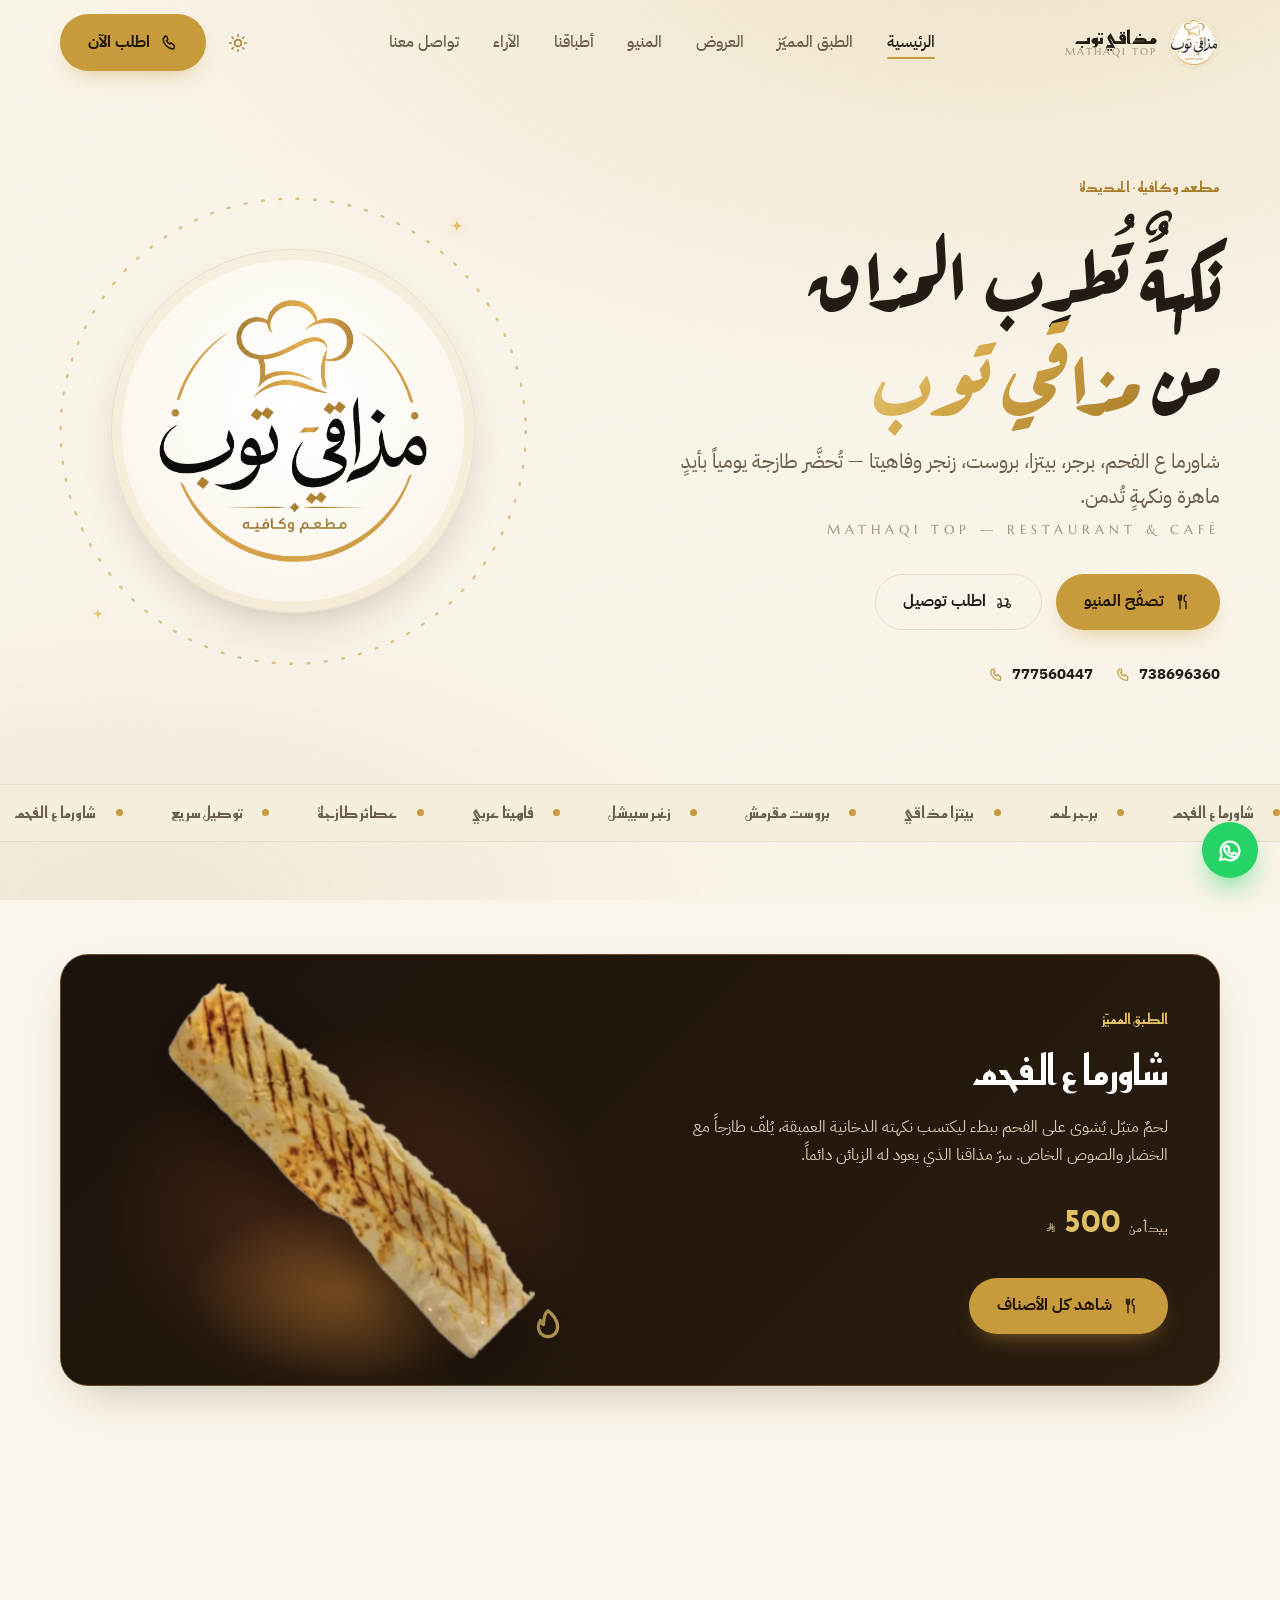
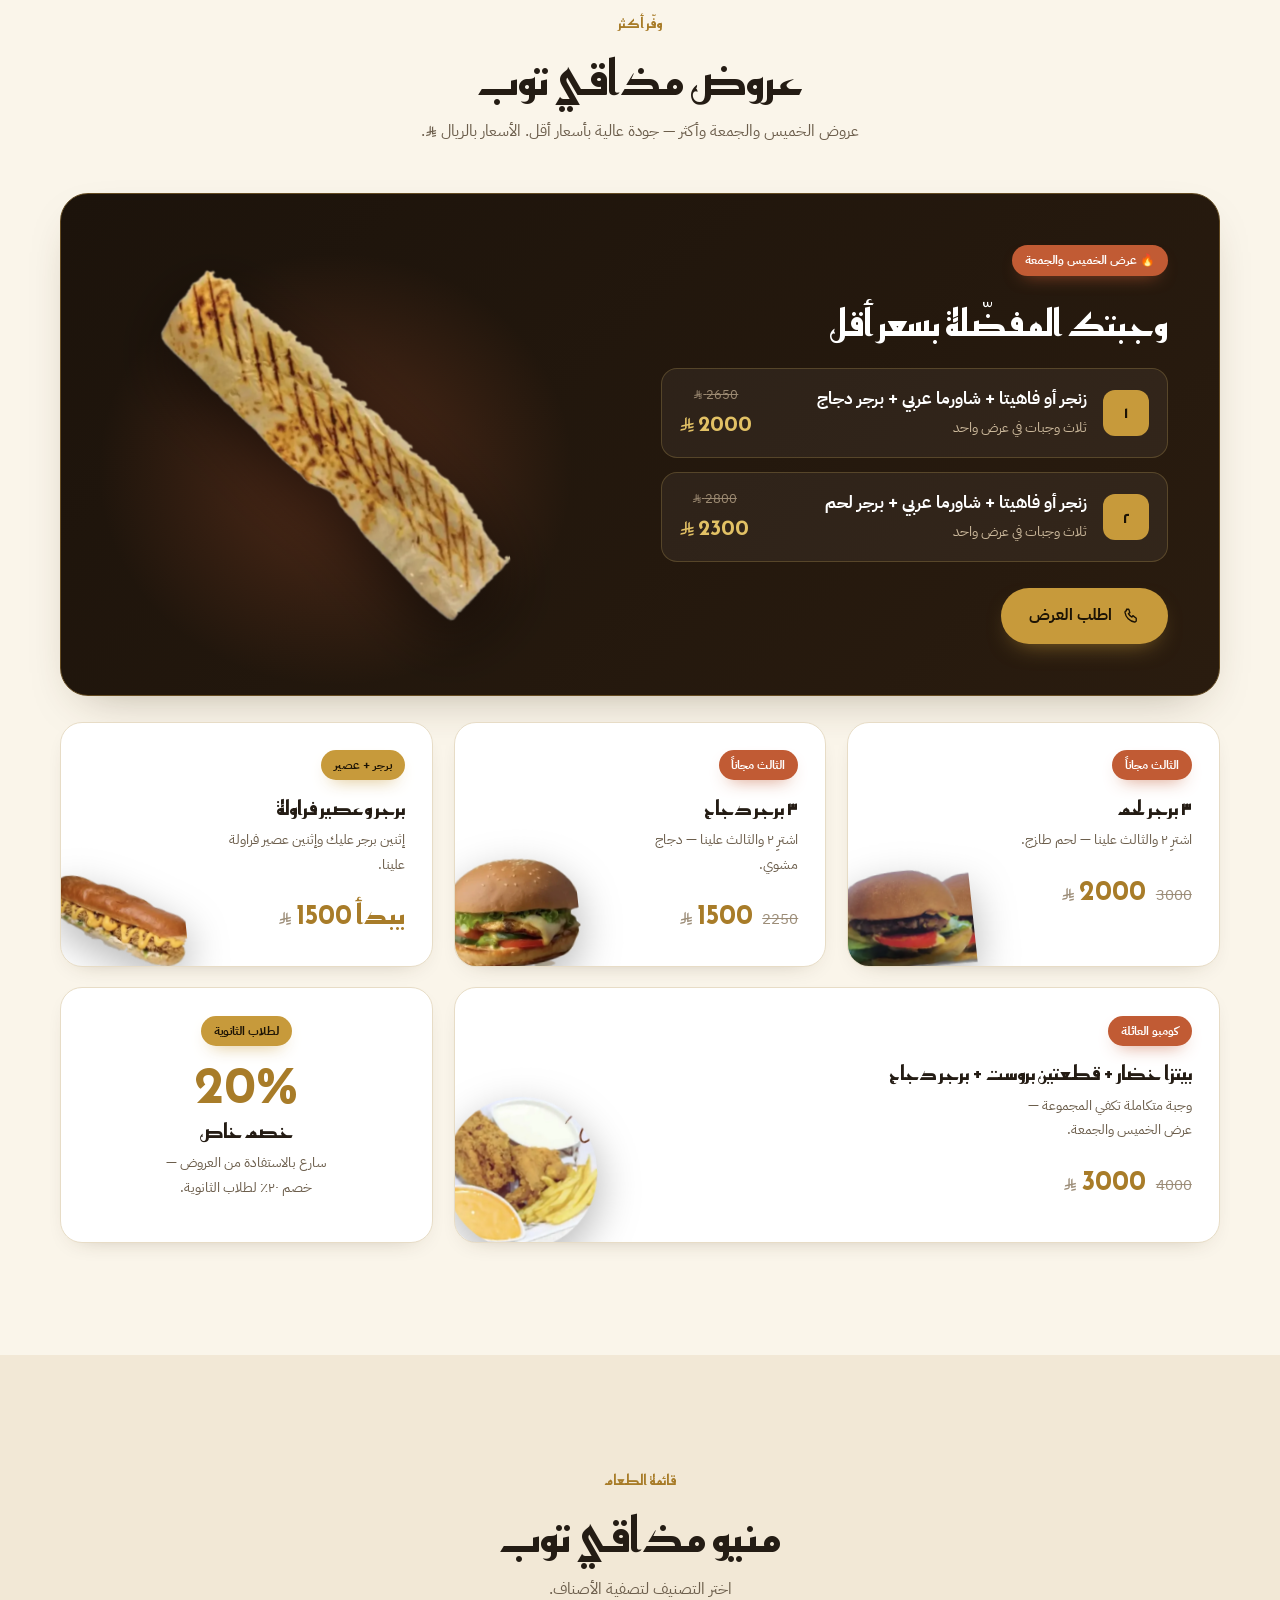
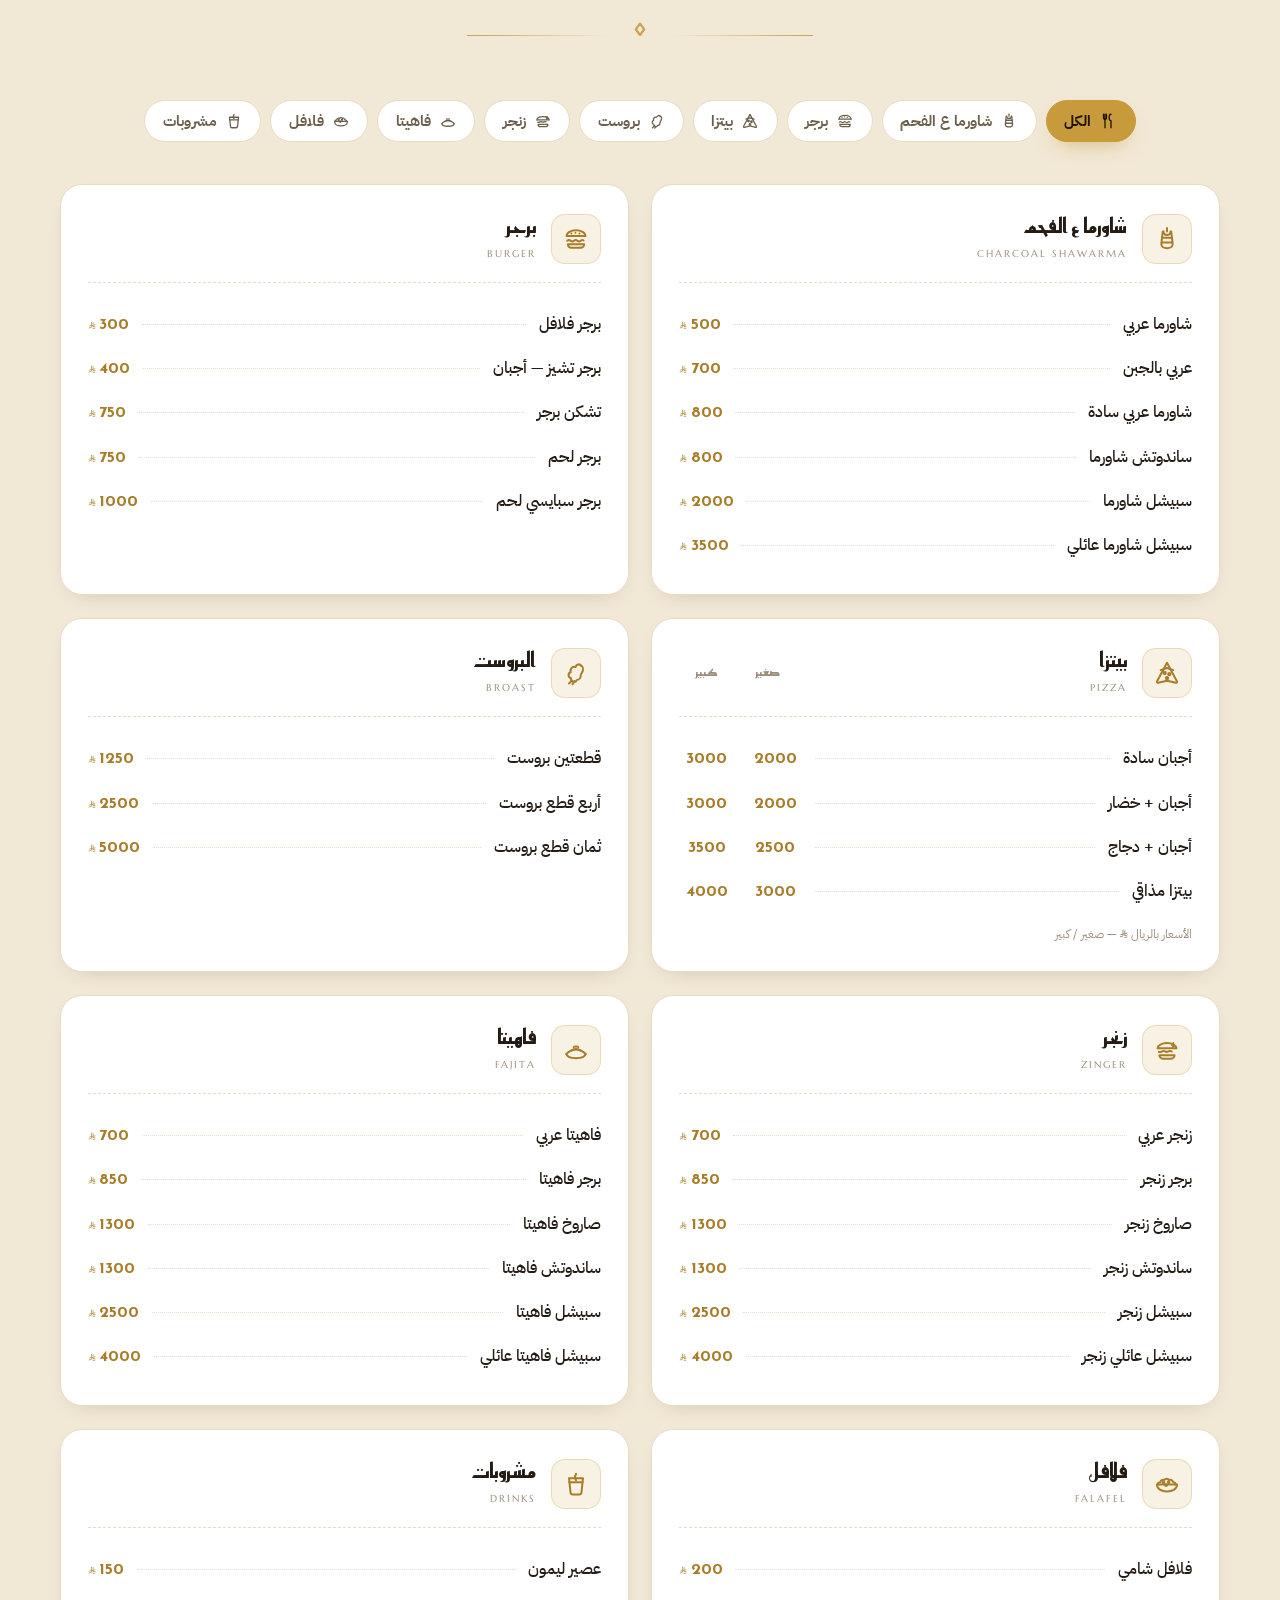
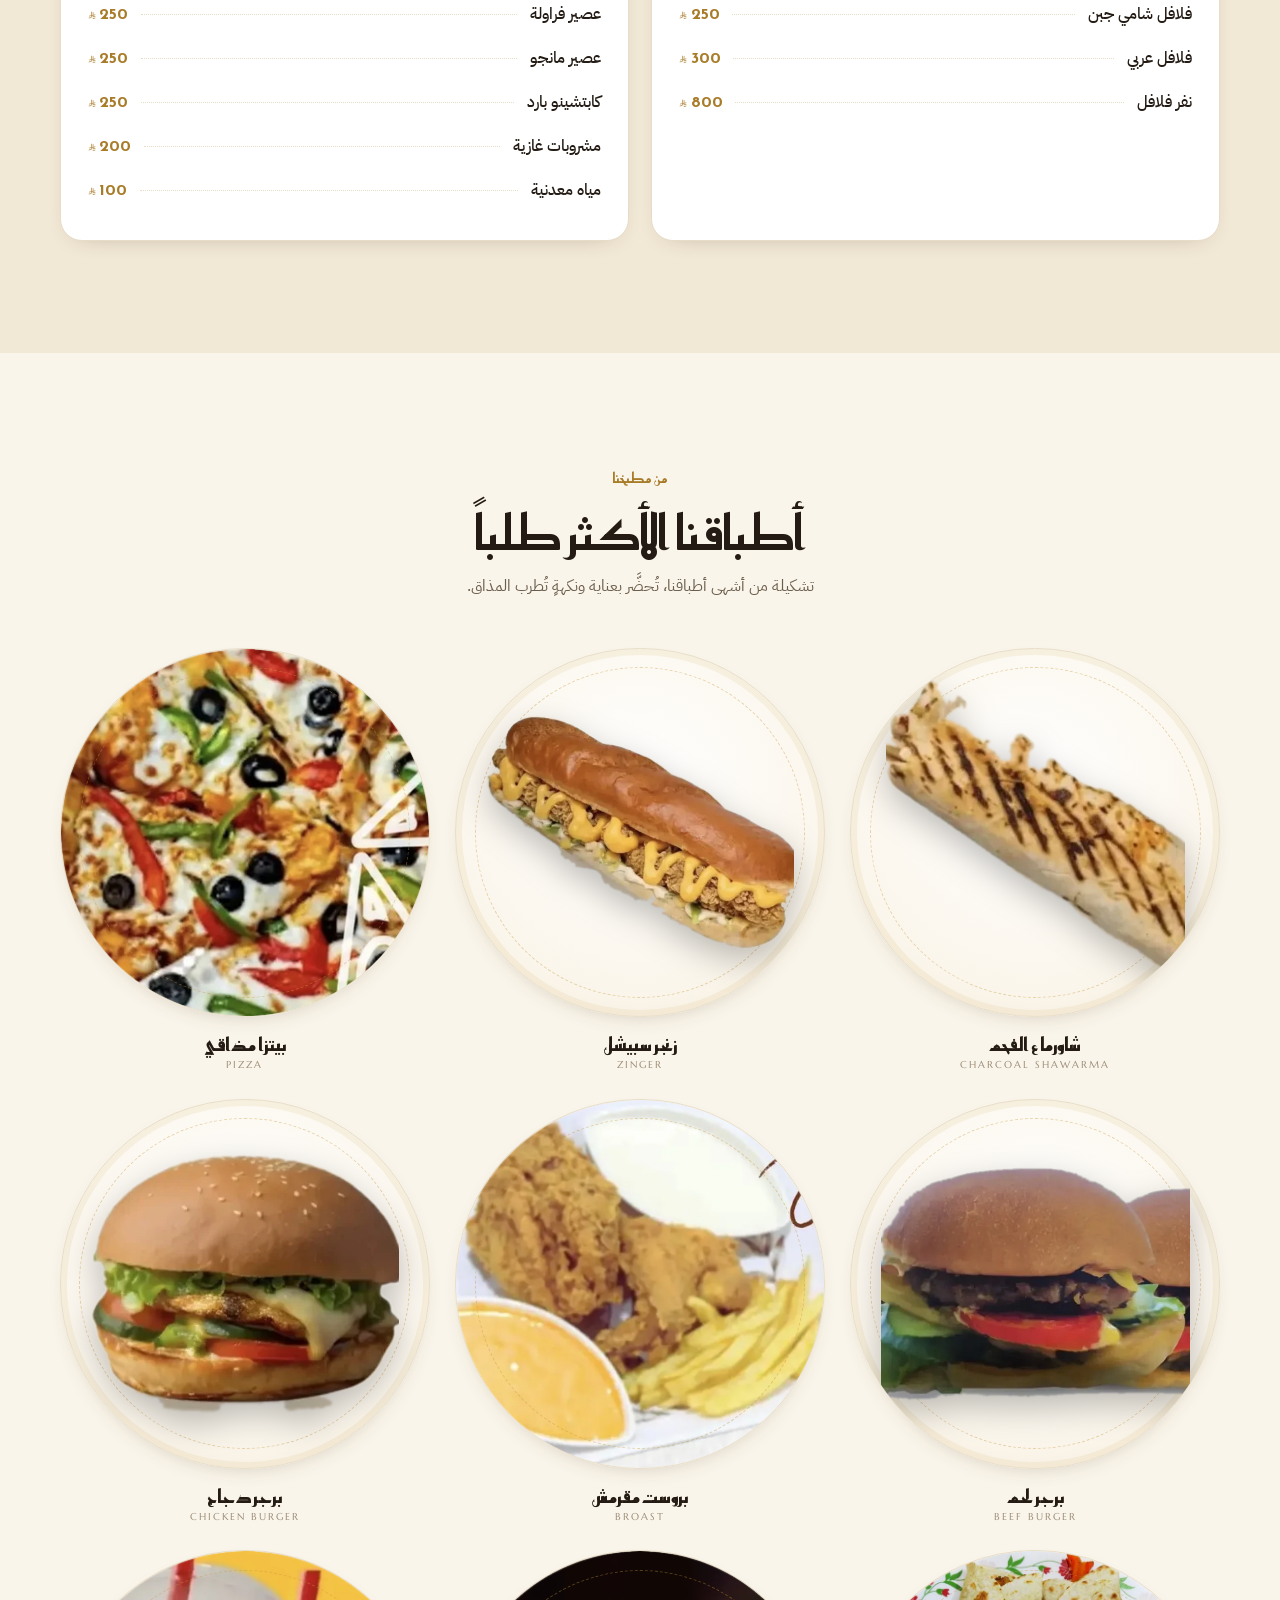
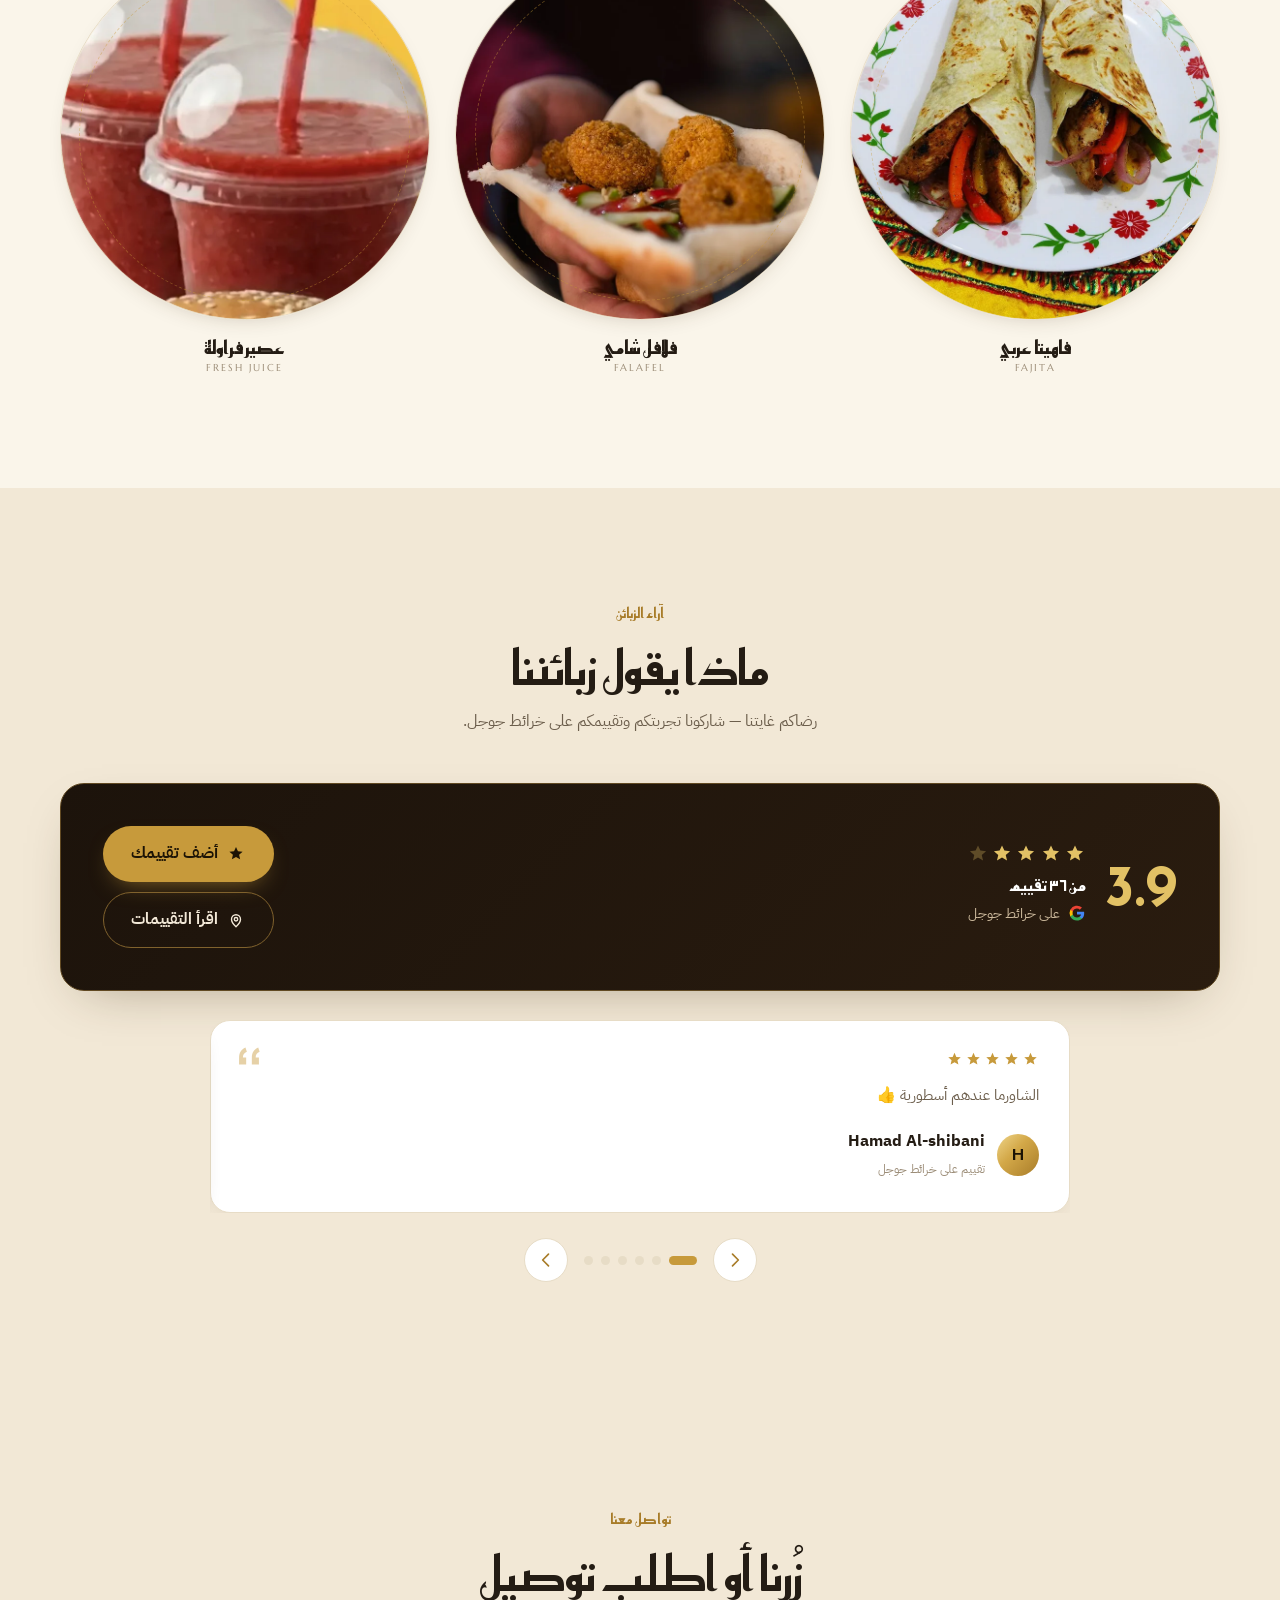
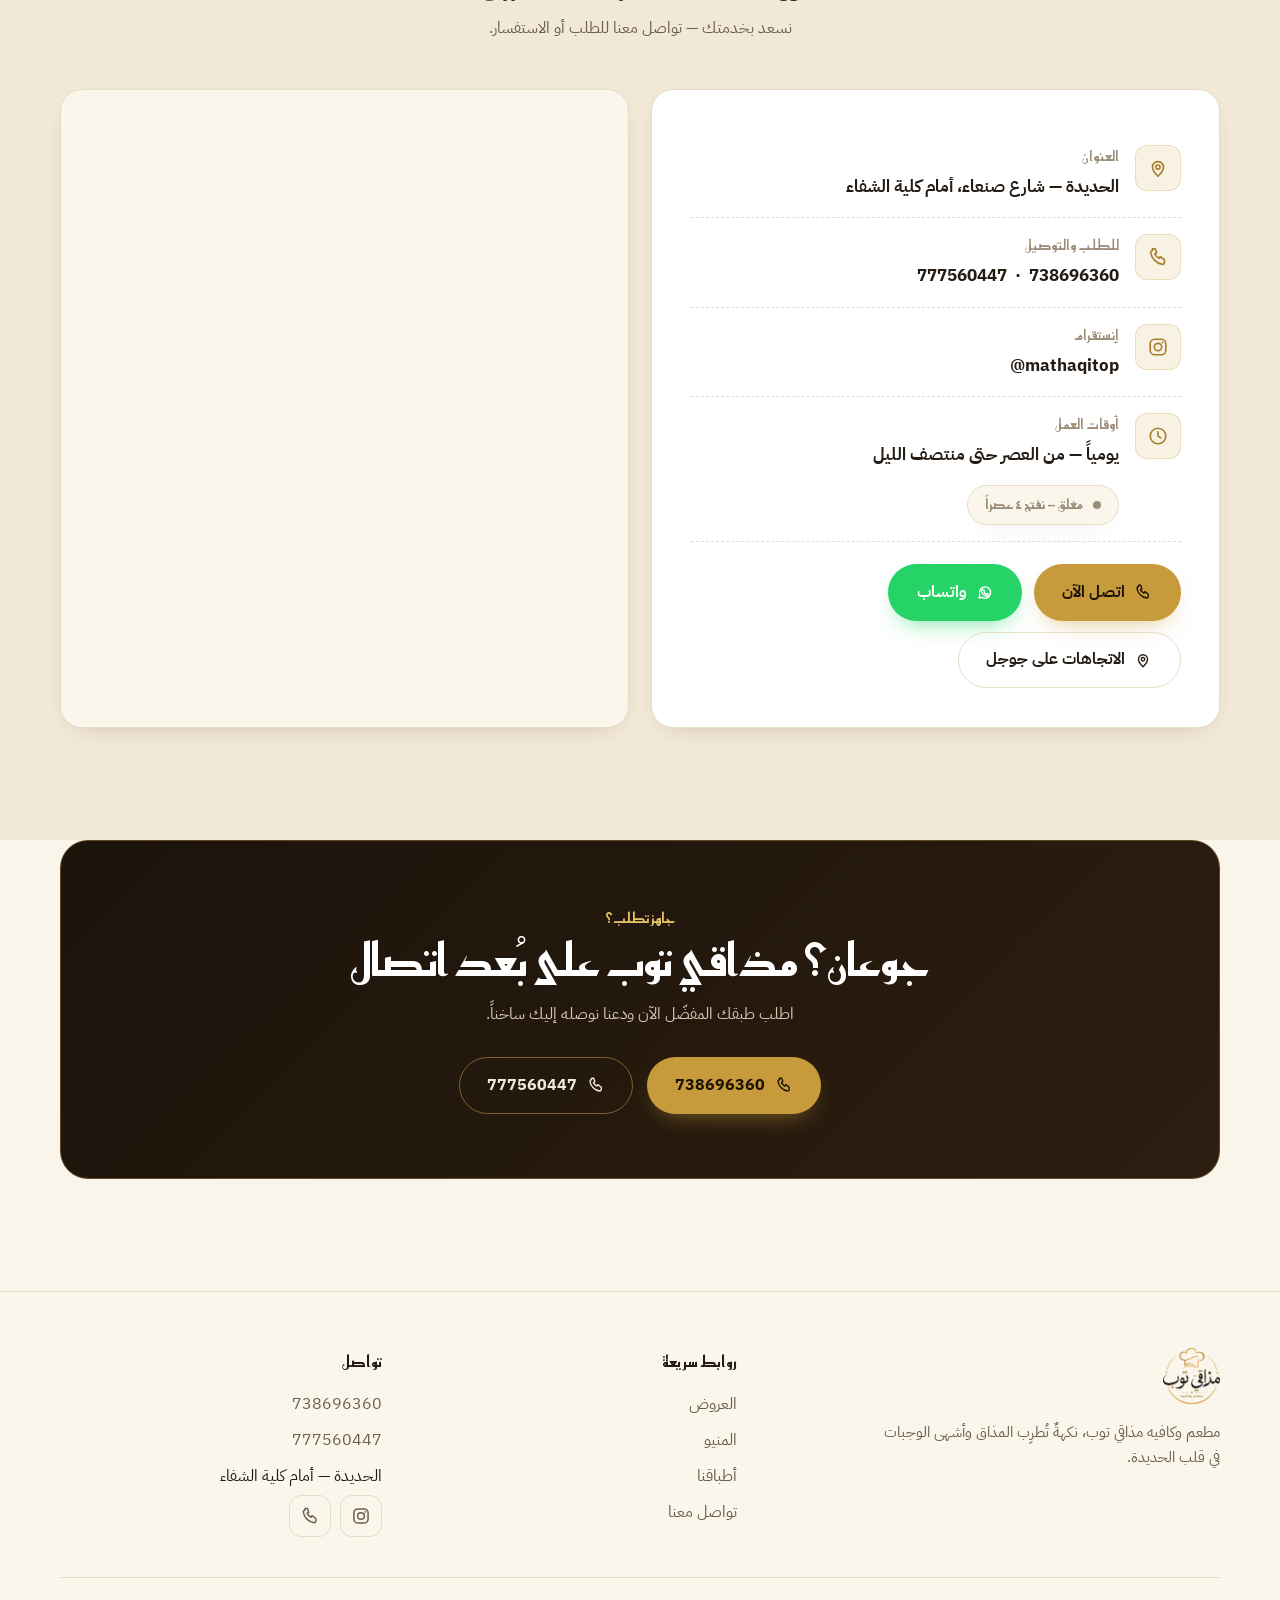
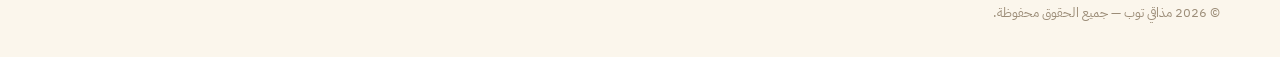
==== commit 54db96ae: "أيقونات مجرّدة متجانسة (إزالة المربّعات البيضاء حول القائمة والتبديل) - إزالة خلفية/إطار زر القائمة " ====
--- a/index.html
+++ b/index.html
@@ -25,7 +25,7 @@
   <link rel="preconnect" href="https://fonts.gstatic.com" crossorigin />
   <link href="https://fonts.googleapis.com/css2?family=Aref+Ruqaa:wght@400;700&family=Reem+Kufi:wght@400;500;600;700&family=IBM+Plex+Sans+Arabic:wght@300;400;500;600;700&family=Marcellus&display=swap" rel="stylesheet" />
 
-  <link rel="stylesheet" href="assets/css/styles.css?v=10" />
+  <link rel="stylesheet" href="assets/css/styles.css?v=11" />
   <script>
     /* set theme before paint to avoid flash */
     (function(){try{var s=localStorage.getItem('mt-theme');var d=window.matchMedia&&matchMedia('(prefers-color-scheme:dark)').matches;document.documentElement.setAttribute('data-theme',s||(d?'dark':'light'));}catch(e){}})();
@@ -1142,7 +1142,7 @@
 
 <button class="to-top" aria-label="العودة للأعلى"><svg><use href="#ic-arrow-up"/></svg></button>
 
-<script src="assets/js/reviews.js?v=10" defer></script>
-<script src="assets/js/main.js?v=10" defer></script>
+<script src="assets/js/reviews.js?v=11" defer></script>
+<script src="assets/js/main.js?v=11" defer></script>
 </body>
 </html>
--- a/assets/css/styles.css
+++ b/assets/css/styles.css
@@ -196,11 +196,11 @@
 .theme-toggle {
   width: 44px; height: 44px; border-radius: 50%; flex: none;
   display: grid; place-items: center; cursor: pointer;
-  background: var(--panel); border: 1px solid var(--line); color: var(--gold-deep);
-  transition: transform .3s, border-color .3s, color .3s, background .3s;
+  background: transparent; border: none; color: var(--gold-deep);
+  transition: transform .3s, color .3s;
 }
 html[data-theme="dark"] .theme-toggle { color: var(--gold-soft); }
-.theme-toggle:hover { transform: rotate(-18deg); border-color: var(--gold); }
+.theme-toggle:hover { transform: rotate(-18deg) scale(1.08); }
 .theme-toggle svg { width: 20px; height: 20px; }
 .theme-toggle .i-moon { display: none; }
 html[data-theme="dark"] .theme-toggle .i-sun  { display: none; }
@@ -215,15 +215,13 @@
 
   /* hamburger that morphs into an X */
   .nav__toggle {
-    display: grid; place-items: center; width: 46px; height: 46px; border-radius: 14px;
-    background: var(--panel); border: 1px solid var(--line); color: var(--ink); cursor: pointer;
-    position: relative; z-index: 95; transition: background .3s, border-color .3s, color .3s;
+    display: grid; place-items: center; width: 44px; height: 44px; border-radius: 12px;
+    background: transparent; border: none; color: var(--ink); cursor: pointer;
+    position: relative; z-index: 95; transition: color .3s, transform .3s;
     transform: translateZ(0); -webkit-backface-visibility: hidden; backface-visibility: hidden;
   }
-  .nav__toggle svg { grid-area: 1 / 1; width: 24px; height: 24px; transition: opacity .3s ease, transform .3s ease; }
+  .nav__toggle svg { grid-area: 1 / 1; width: 26px; height: 26px; transition: opacity .3s ease, transform .3s ease; }
   .nav__toggle .i-close { opacity: 0; transform: rotate(-45deg) scale(.4); }
-  .nav__toggle[aria-expanded="true"] { color: var(--gold-deep); box-shadow: var(--shadow-sm); }
-  html[data-theme="dark"] .nav__toggle[aria-expanded="true"] { color: var(--gold-soft); }
   .nav__toggle[aria-expanded="true"] .i-bars { opacity: 0; transform: rotate(45deg) scale(.4); }
   .nav__toggle[aria-expanded="true"] .i-close { opacity: 1; transform: rotate(0) scale(1); }
 
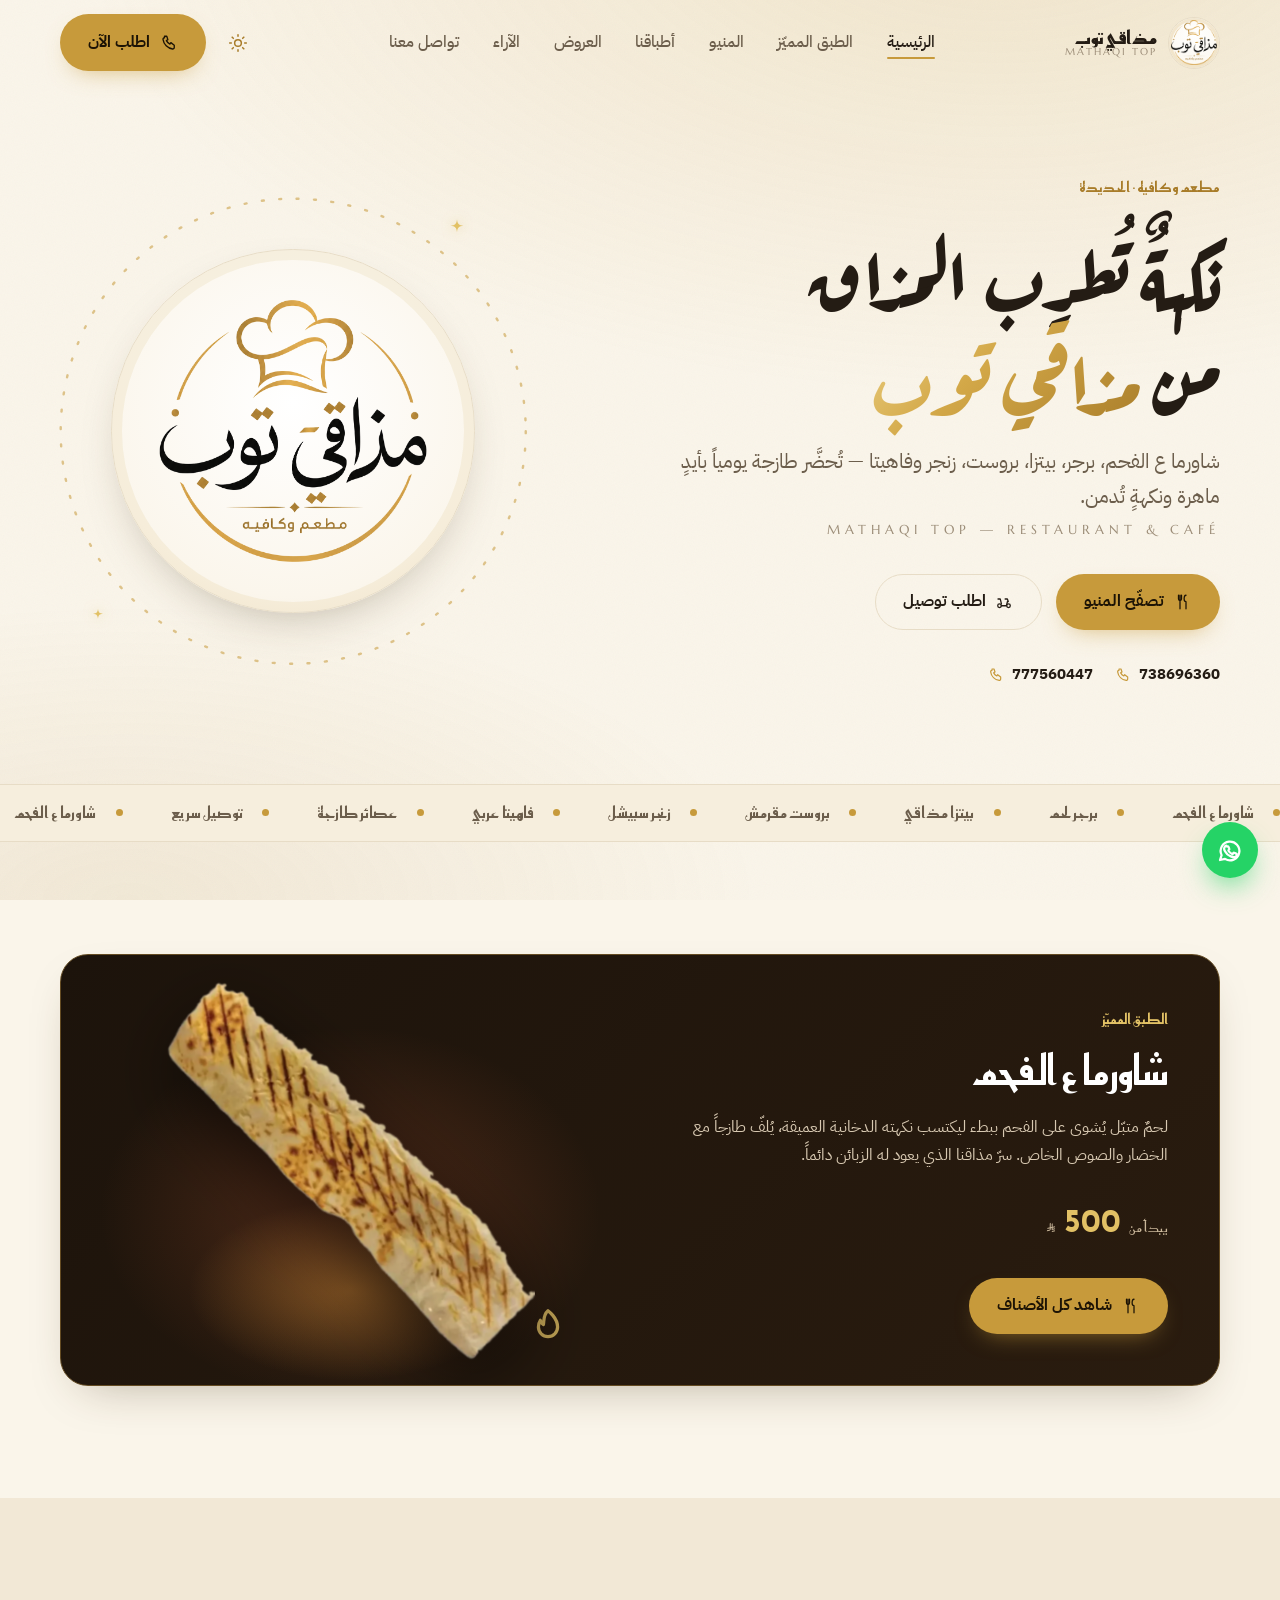
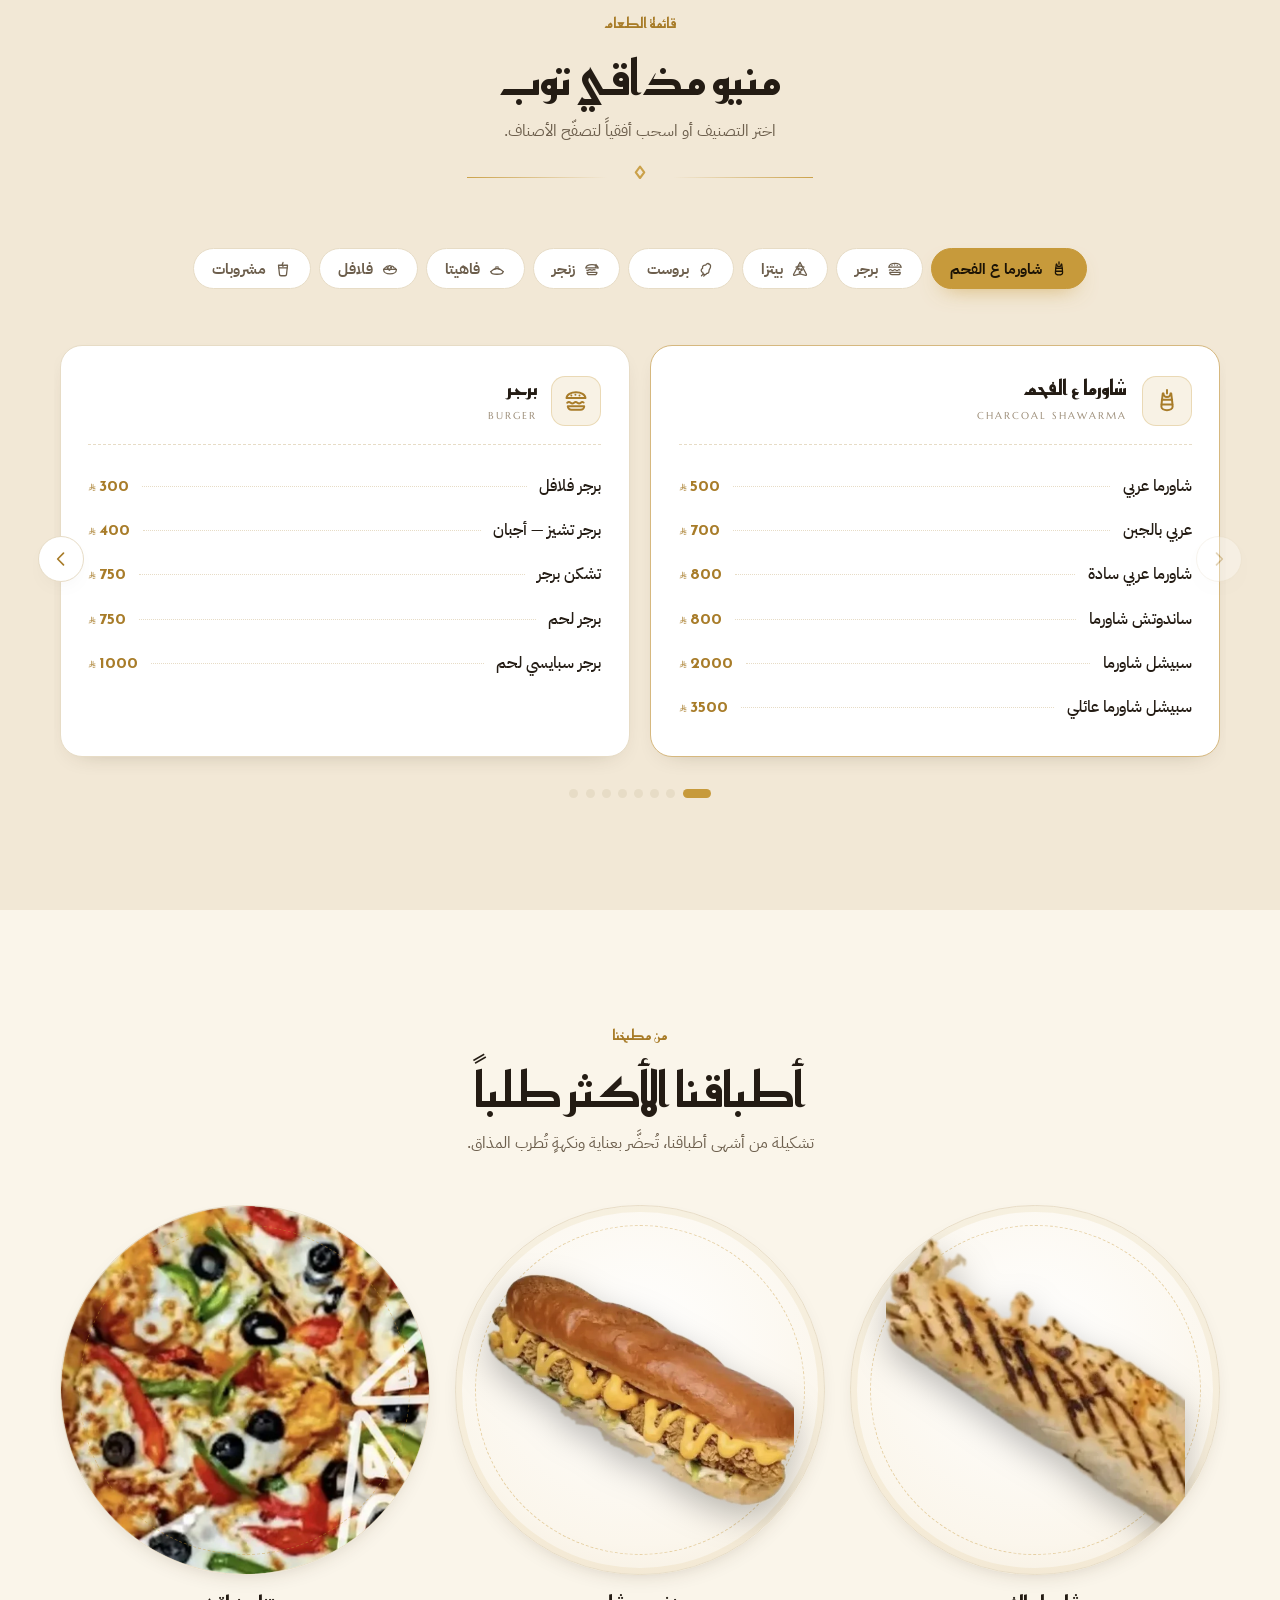
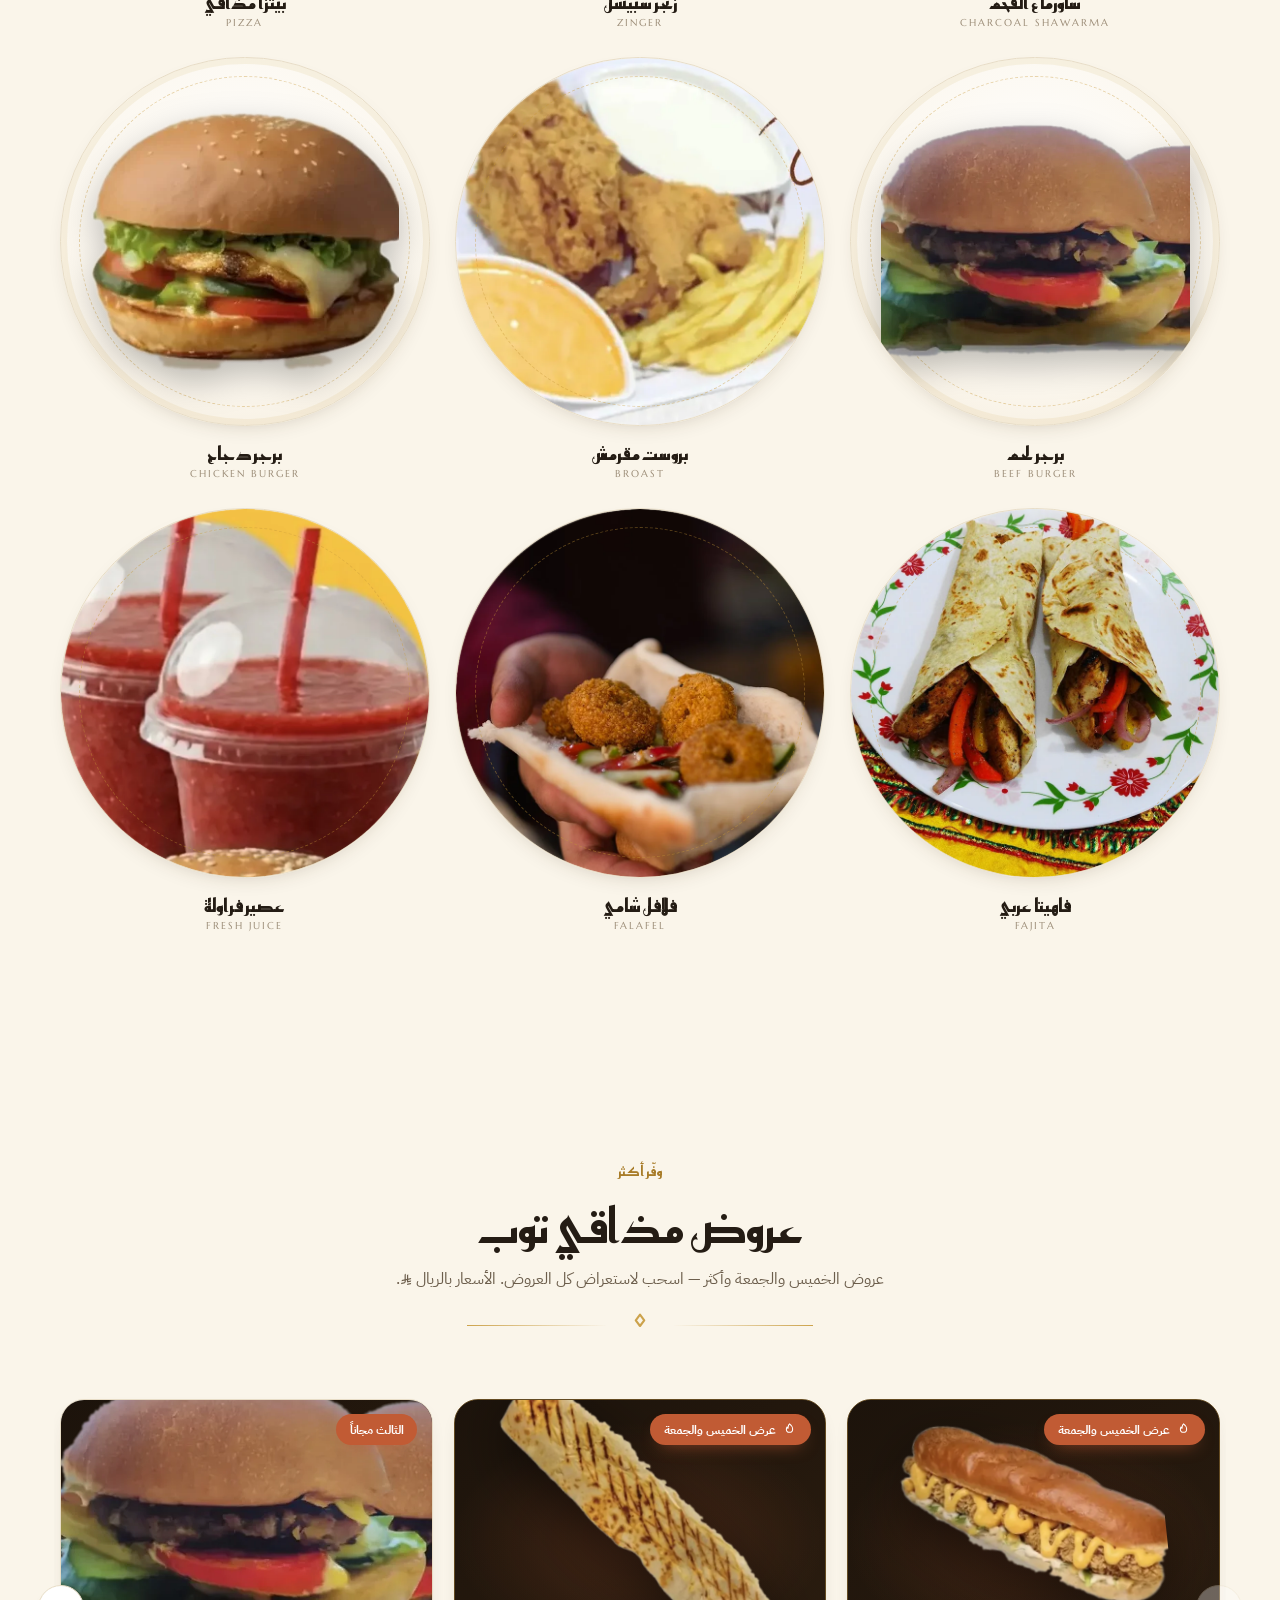
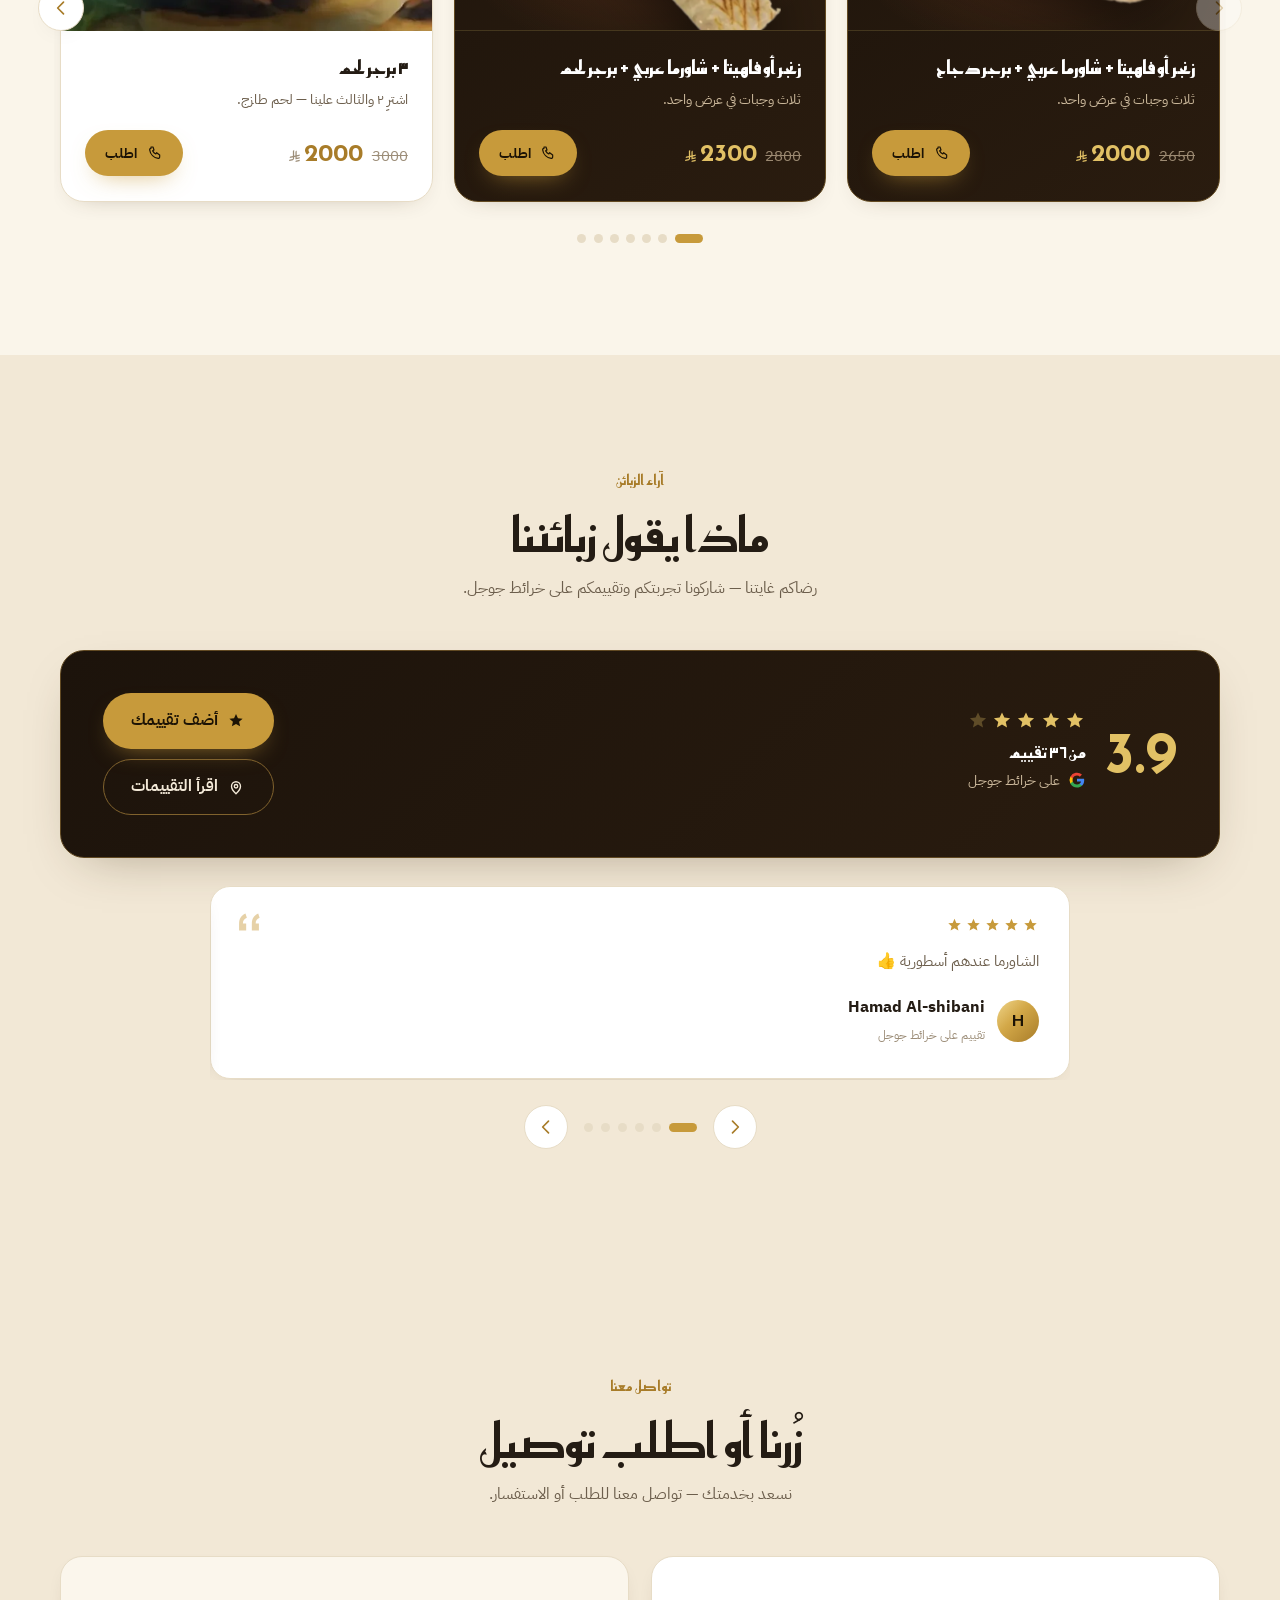
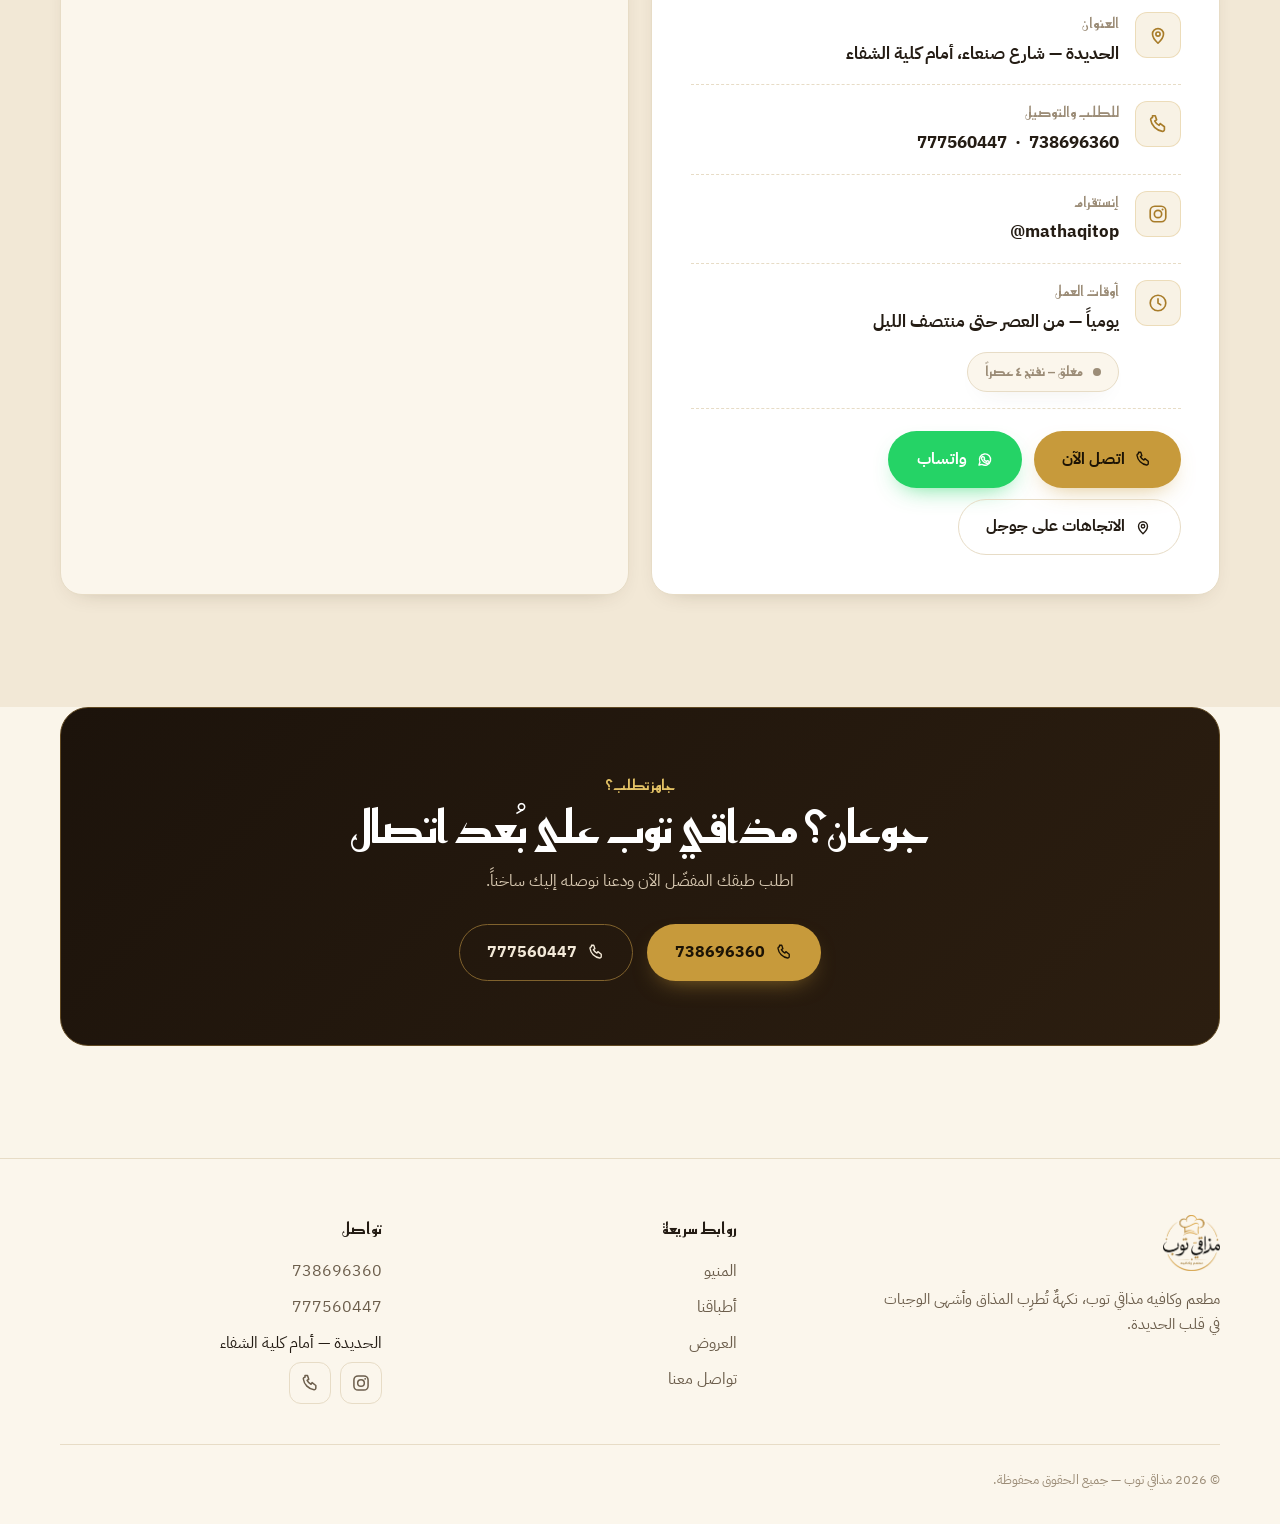
==== commit 1a7cc97d: "المنيو والعروض سلايدات أفقية + نقل العروض تحت «أطباقنا الأكثر طلباً» - المنيو: التصنيفات شريط أفقي ق" ====
--- a/index.html
+++ b/index.html
@@ -25,7 +25,7 @@
   <link rel="preconnect" href="https://fonts.gstatic.com" crossorigin />
   <link href="https://fonts.googleapis.com/css2?family=Aref+Ruqaa:wght@400;700&family=Reem+Kufi:wght@400;500;600;700&family=IBM+Plex+Sans+Arabic:wght@300;400;500;600;700&family=Marcellus&display=swap" rel="stylesheet" />
 
-  <link rel="stylesheet" href="assets/css/styles.css?v=11" />
+  <link rel="stylesheet" href="assets/css/styles.css?v=12" />
   <script>
     /* set theme before paint to avoid flash */
     (function(){try{var s=localStorage.getItem('mt-theme');var d=window.matchMedia&&matchMedia('(prefers-color-scheme:dark)').matches;document.documentElement.setAttribute('data-theme',s||(d?'dark':'light'));}catch(e){}})();
@@ -623,9 +623,9 @@
     <nav class="nav__links" aria-label="التنقّل الرئيسي">
       <a href="#home">الرئيسية</a>
       <a href="#signature">الطبق المميّز</a>
-      <a href="#offers">العروض</a>
       <a href="#menu">المنيو</a>
       <a href="#dishes">أطباقنا</a>
+      <a href="#offers">العروض</a>
       <a href="#reviews">الآراء</a>
       <a href="#contact">تواصل معنا</a>
     </nav>
@@ -715,96 +715,18 @@
   </div>
 </section>
 
-<!-- ===================== OFFERS ===================== -->
-<section class="section" id="offers">
-  <div class="wrap">
-    <div class="section-head">
-      <span class="kicker">وفّر أكثر</span>
-      <h2>عروض مذاقي توب</h2>
-      <p>عروض الخميس والجمعة وأكثر — جودة عالية بأسعار أقل. الأسعار بالريال <span class="riyal" aria-label="ريال">&#x20C1;</span>.</p>
-    </div>
-
-    <!-- featured Thursday/Friday combos -->
-    <div class="offer-feature reveal">
-      <div class="offer-feature__body">
-        <span class="offer__badge">🔥 عرض الخميس والجمعة</span>
-        <h3>وجبتك المفضّلة بسعر أقل</h3>
-        <div class="combo">
-          <div class="combo__row">
-            <span class="combo__tag">١</span>
-            <span class="combo__info"><b>زنجر أو فاهيتا + شاورما عربي + برجر دجاج</b><span>ثلاث وجبات في عرض واحد</span></span>
-            <span class="combo__price"><span class="old">2650 <span class="riyal" aria-label="ريال">&#x20C1;</span></span><span class="new">2000 <span class="riyal" aria-label="ريال">&#x20C1;</span></span></span>
-          </div>
-          <div class="combo__row">
-            <span class="combo__tag">٢</span>
-            <span class="combo__info"><b>زنجر أو فاهيتا + شاورما عربي + برجر لحم</b><span>ثلاث وجبات في عرض واحد</span></span>
-            <span class="combo__price"><span class="old">2800 <span class="riyal" aria-label="ريال">&#x20C1;</span></span><span class="new">2300 <span class="riyal" aria-label="ريال">&#x20C1;</span></span></span>
-          </div>
-        </div>
-        <div style="margin-top:1.6rem"><a class="btn" href="tel:+967738696360"><svg><use href="#ic-phone"/></svg> اطلب العرض</a></div>
-      </div>
-      <div class="offer-feature__art">
-        <img src="assets/img/food/shawarma-hero.webp" alt="عرض شاورما على الفحم" loading="lazy" />
-      </div>
-    </div>
-
-    <!-- offers grid -->
-    <div class="offers-grid">
-      <article class="offer reveal">
-        <span class="offer__badge">الثالث مجاناً</span>
-        <h3>٣ برجر لحم</h3>
-        <p>اشترِ ٢ والثالث علينا — لحم طازج.</p>
-        <div class="offer__price"><span class="old">3000</span><span class="new">2000 <span class="cur riyal" aria-label="ريال">&#x20C1;</span></span></div>
-        <img class="offer__img" src="assets/img/food/burger.webp" alt="برجر لحم" loading="lazy" />
-      </article>
-
-      <article class="offer reveal">
-        <span class="offer__badge">الثالث مجاناً</span>
-        <h3>٣ برجر دجاج</h3>
-        <p>اشترِ ٢ والثالث علينا — دجاج مشوي.</p>
-        <div class="offer__price"><span class="old">2250</span><span class="new">1500 <span class="cur riyal" aria-label="ريال">&#x20C1;</span></span></div>
-        <img class="offer__img" src="assets/img/food/chkburger.webp" alt="برجر دجاج" loading="lazy" />
-      </article>
-
-      <article class="offer reveal">
-        <span class="offer__badge gold">برجر + عصير</span>
-        <h3>برجر وعصير فراولة</h3>
-        <p>إثنين برجر عليك وإثنين عصير فراولة علينا.</p>
-        <div class="offer__price"><span class="new">يبدأ 1500 <span class="cur riyal" aria-label="ريال">&#x20C1;</span></span></div>
-        <img class="offer__img" src="assets/img/food/zinger.webp" alt="عرض برجر وعصير" loading="lazy" />
-      </article>
-
-      <article class="offer reveal offer--wide">
-        <span class="offer__badge">كومبو العائلة</span>
-        <h3>بيتزا خضار + قطعتين بروست + برجر دجاج</h3>
-        <p>وجبة متكاملة تكفي المجموعة — عرض الخميس والجمعة.</p>
-        <div class="offer__price"><span class="old">4000</span><span class="new">3000 <span class="cur riyal" aria-label="ريال">&#x20C1;</span></span></div>
-        <img class="offer__img" src="assets/img/food/broast.webp" alt="كومبو العائلة" loading="lazy" style="width:9.5rem" />
-      </article>
-
-      <article class="offer reveal offer--disc">
-        <span class="offer__badge gold">لطلاب الثانوية</span>
-        <div class="big">20%</div>
-        <h3 style="margin-top:.4rem">خصم خاص</h3>
-        <p style="max-width:20ch">سارع بالاستفادة من العروض — خصم ٢٠٪ لطلاب الثانوية.</p>
-      </article>
-    </div>
-  </div>
-</section>
-
 <!-- ===================== MENU ===================== -->
 <section class="section" id="menu" style="background:var(--bg-2)">
   <div class="wrap">
     <div class="section-head">
       <span class="kicker">قائمة الطعام</span>
       <h2>منيو مذاقي توب</h2>
-      <p>اختر التصنيف لتصفية الأصناف.</p>
+      <p>اختر التصنيف أو اسحب أفقياً لتصفّح الأصناف.</p>
       <div class="divider" style="margin-top:1rem"><svg viewBox="0 0 24 24"><use href="#ic-diamond"/></svg></div>
     </div>
 
-    <div class="menu__tabs">
-      <button class="menu__tab active" data-filter="all"><svg><use href="#ic-utensils"/></svg> الكل</button>
-      <button class="menu__tab" data-filter="shawarma"><svg><use href="#ic-shawarma"/></svg> شاورما ع الفحم</button>
+    <div class="menu__tabs" data-menu-tabs>
+      <button class="menu__tab active" data-filter="shawarma"><svg><use href="#ic-shawarma"/></svg> شاورما ع الفحم</button>
       <button class="menu__tab" data-filter="burger"><svg><use href="#ic-burger"/></svg> برجر</button>
       <button class="menu__tab" data-filter="pizza"><svg><use href="#ic-pizza"/></svg> بيتزا</button>
       <button class="menu__tab" data-filter="broast"><svg><use href="#ic-broast"/></svg> بروست</button>
@@ -814,9 +736,13 @@
       <button class="menu__tab" data-filter="drinks"><svg><use href="#ic-drink"/></svg> مشروبات</button>
     </div>
 
-    <div class="menu__grid">
+    <div class="hslider hslider--menu reveal" data-hslider id="menuSlider">
+      <button class="hslider__arrow hslider__arrow--prev" type="button" data-hs="prev" aria-label="التصنيف السابق" hidden><svg><use href="#ic-chev-r"/></svg></button>
+      <button class="hslider__arrow hslider__arrow--next" type="button" data-hs="next" aria-label="التصنيف التالي" hidden><svg><use href="#ic-chev-l"/></svg></button>
+
+      <div class="hslider__track" data-hs-track>
       <!-- شاورما -->
-      <article class="cat reveal" data-cat="shawarma">
+      <article class="cat hslider__slide" data-cat="shawarma">
         <div class="cat__head">
           <span class="cat__icon"><svg><use href="#ic-shawarma"/></svg></span>
           <span class="cat__title"><h3>شاورما ع الفحم</h3><span>Charcoal Shawarma</span></span>
@@ -830,7 +756,7 @@
       </article>
 
       <!-- برجر -->
-      <article class="cat reveal" data-cat="burger">
+      <article class="cat hslider__slide" data-cat="burger">
         <div class="cat__head">
           <span class="cat__icon"><svg><use href="#ic-burger"/></svg></span>
           <span class="cat__title"><h3>برجر</h3><span>Burger</span></span>
@@ -843,7 +769,7 @@
       </article>
 
       <!-- بيتزا -->
-      <article class="cat reveal" data-cat="pizza">
+      <article class="cat hslider__slide" data-cat="pizza">
         <div class="cat__head">
           <span class="cat__icon"><svg><use href="#ic-pizza"/></svg></span>
           <span class="cat__title"><h3>بيتزا</h3><span>Pizza</span></span>
@@ -857,7 +783,7 @@
       </article>
 
       <!-- بروست -->
-      <article class="cat reveal" data-cat="broast">
+      <article class="cat hslider__slide" data-cat="broast">
         <div class="cat__head">
           <span class="cat__icon"><svg><use href="#ic-broast"/></svg></span>
           <span class="cat__title"><h3>البروست</h3><span>Broast</span></span>
@@ -868,7 +794,7 @@
       </article>
 
       <!-- زنجر -->
-      <article class="cat reveal" data-cat="zinger">
+      <article class="cat hslider__slide" data-cat="zinger">
         <div class="cat__head">
           <span class="cat__icon"><svg><use href="#ic-zinger"/></svg></span>
           <span class="cat__title"><h3>زنجر</h3><span>Zinger</span></span>
@@ -882,7 +808,7 @@
       </article>
 
       <!-- فاهيتا -->
-      <article class="cat reveal" data-cat="fajita">
+      <article class="cat hslider__slide" data-cat="fajita">
         <div class="cat__head">
           <span class="cat__icon"><svg><use href="#ic-fajita"/></svg></span>
           <span class="cat__title"><h3>فاهيتا</h3><span>Fajita</span></span>
@@ -896,7 +822,7 @@
       </article>
 
       <!-- فلافل -->
-      <article class="cat reveal" data-cat="falafel">
+      <article class="cat hslider__slide" data-cat="falafel">
         <div class="cat__head">
           <span class="cat__icon"><svg><use href="#ic-falafel"/></svg></span>
           <span class="cat__title"><h3>فلافل</h3><span>Falafel</span></span>
@@ -908,7 +834,7 @@
       </article>
 
       <!-- مشروبات -->
-      <article class="cat reveal" data-cat="drinks">
+      <article class="cat hslider__slide" data-cat="drinks">
         <div class="cat__head">
           <span class="cat__icon"><svg><use href="#ic-drink"/></svg></span>
           <span class="cat__title"><h3>مشروبات</h3><span>Drinks</span></span>
@@ -920,6 +846,9 @@
         <div class="item"><span class="item__name">مشروبات غازية</span><span class="item__dots"></span><span class="item__price">200 <span class="cur riyal" aria-label="ريال">&#x20C1;</span></span></div>
         <div class="item"><span class="item__name">مياه معدنية</span><span class="item__dots"></span><span class="item__price">100 <span class="cur riyal" aria-label="ريال">&#x20C1;</span></span></div>
       </article>
+      </div>
+
+      <div class="hslider__nav"><div class="hslider__dots" data-hs-dots></div></div>
     </div>
   </div>
 </section>
@@ -970,7 +899,134 @@
         <h3>عصير فراولة</h3><span>Fresh Juice</span>
       </figure>
     </div>
-    
+
+  </div>
+</section>
+
+<!-- ===================== OFFERS (horizontal slides) ===================== -->
+<section class="section" id="offers">
+  <div class="wrap">
+    <div class="section-head">
+      <span class="kicker">وفّر أكثر</span>
+      <h2>عروض مذاقي توب</h2>
+      <p>عروض الخميس والجمعة وأكثر — اسحب لاستعراض كل العروض. الأسعار بالريال <span class="riyal" aria-label="ريال">&#x20C1;</span>.</p>
+      <div class="divider" style="margin-top:1rem"><svg viewBox="0 0 24 24"><use href="#ic-diamond"/></svg></div>
+    </div>
+
+    <div class="hslider hslider--offers reveal" data-hslider id="offersSlider">
+      <button class="hslider__arrow hslider__arrow--prev" type="button" data-hs="prev" aria-label="العرض السابق" hidden><svg><use href="#ic-chev-r"/></svg></button>
+      <button class="hslider__arrow hslider__arrow--next" type="button" data-hs="next" aria-label="العرض التالي" hidden><svg><use href="#ic-chev-l"/></svg></button>
+
+      <div class="hslider__track" data-hs-track>
+
+        <article class="offer-slide offer-slide--feature hslider__slide">
+          <div class="offer-slide__media">
+            <img src="assets/img/food/zinger.webp" alt="عرض الخميس والجمعة — زنجر أو فاهيتا مع شاورما وبرجر دجاج" loading="lazy" />
+            <span class="offer__badge"><svg class="offer__badge-ic"><use href="#ic-flame"/></svg> عرض الخميس والجمعة</span>
+          </div>
+          <div class="offer-slide__body">
+            <h3>زنجر أو فاهيتا + شاورما عربي + برجر دجاج</h3>
+            <p>ثلاث وجبات في عرض واحد.</p>
+            <div class="offer-slide__foot">
+              <div class="offer__price"><span class="old">2650</span><span class="new">2000 <span class="cur riyal" aria-label="ريال">&#x20C1;</span></span></div>
+              <a class="btn offer-slide__cta" href="tel:+967738696360"><svg><use href="#ic-phone"/></svg> اطلب</a>
+            </div>
+          </div>
+        </article>
+
+        <article class="offer-slide offer-slide--feature hslider__slide">
+          <div class="offer-slide__media">
+            <img src="assets/img/food/shawarma-hero.webp" alt="عرض الخميس والجمعة — زنجر أو فاهيتا مع شاورما وبرجر لحم" loading="lazy" />
+            <span class="offer__badge"><svg class="offer__badge-ic"><use href="#ic-flame"/></svg> عرض الخميس والجمعة</span>
+          </div>
+          <div class="offer-slide__body">
+            <h3>زنجر أو فاهيتا + شاورما عربي + برجر لحم</h3>
+            <p>ثلاث وجبات في عرض واحد.</p>
+            <div class="offer-slide__foot">
+              <div class="offer__price"><span class="old">2800</span><span class="new">2300 <span class="cur riyal" aria-label="ريال">&#x20C1;</span></span></div>
+              <a class="btn offer-slide__cta" href="tel:+967738696360"><svg><use href="#ic-phone"/></svg> اطلب</a>
+            </div>
+          </div>
+        </article>
+
+        <article class="offer-slide hslider__slide">
+          <div class="offer-slide__media offer-slide__media--cover">
+            <img src="assets/img/food/burger.webp" alt="ثلاث برجر لحم" loading="lazy" />
+            <span class="offer__badge">الثالث مجاناً</span>
+          </div>
+          <div class="offer-slide__body">
+            <h3>٣ برجر لحم</h3>
+            <p>اشترِ ٢ والثالث علينا — لحم طازج.</p>
+            <div class="offer-slide__foot">
+              <div class="offer__price"><span class="old">3000</span><span class="new">2000 <span class="cur riyal" aria-label="ريال">&#x20C1;</span></span></div>
+              <a class="btn offer-slide__cta" href="tel:+967738696360"><svg><use href="#ic-phone"/></svg> اطلب</a>
+            </div>
+          </div>
+        </article>
+
+        <article class="offer-slide hslider__slide">
+          <div class="offer-slide__media offer-slide__media--cover">
+            <img src="assets/img/food/chkburger.webp" alt="ثلاث برجر دجاج" loading="lazy" />
+            <span class="offer__badge">الثالث مجاناً</span>
+          </div>
+          <div class="offer-slide__body">
+            <h3>٣ برجر دجاج</h3>
+            <p>اشترِ ٢ والثالث علينا — دجاج مشوي.</p>
+            <div class="offer-slide__foot">
+              <div class="offer__price"><span class="old">2250</span><span class="new">1500 <span class="cur riyal" aria-label="ريال">&#x20C1;</span></span></div>
+              <a class="btn offer-slide__cta" href="tel:+967738696360"><svg><use href="#ic-phone"/></svg> اطلب</a>
+            </div>
+          </div>
+        </article>
+
+        <article class="offer-slide hslider__slide">
+          <div class="offer-slide__media offer-slide__media--round">
+            <img src="assets/img/food/juice.webp" alt="عرض برجر مع عصير فراولة" loading="lazy" />
+            <span class="offer__badge gold">برجر + عصير</span>
+          </div>
+          <div class="offer-slide__body">
+            <h3>برجر وعصير فراولة</h3>
+            <p>إثنين برجر عليك وإثنين عصير فراولة علينا.</p>
+            <div class="offer-slide__foot">
+              <div class="offer__price"><span class="new">يبدأ 1500 <span class="cur riyal" aria-label="ريال">&#x20C1;</span></span></div>
+              <a class="btn offer-slide__cta" href="tel:+967738696360"><svg><use href="#ic-phone"/></svg> اطلب</a>
+            </div>
+          </div>
+        </article>
+
+        <article class="offer-slide hslider__slide">
+          <div class="offer-slide__media offer-slide__media--round">
+            <img src="assets/img/food/pizza.webp" alt="كومبو العائلة — بيتزا وبروست وبرجر دجاج" loading="lazy" />
+            <span class="offer__badge">كومبو العائلة</span>
+          </div>
+          <div class="offer-slide__body">
+            <h3>بيتزا خضار + قطعتين بروست + برجر دجاج</h3>
+            <p>وجبة متكاملة تكفي المجموعة — عرض الخميس والجمعة.</p>
+            <div class="offer-slide__foot">
+              <div class="offer__price"><span class="old">4000</span><span class="new">3000 <span class="cur riyal" aria-label="ريال">&#x20C1;</span></span></div>
+              <a class="btn offer-slide__cta" href="tel:+967738696360"><svg><use href="#ic-phone"/></svg> اطلب</a>
+            </div>
+          </div>
+        </article>
+
+        <article class="offer-slide offer-slide--disc hslider__slide">
+          <div class="offer-slide__media offer-slide__media--disc">
+            <span class="offer-slide__big">20%</span>
+            <span class="offer__badge gold">لطلاب الثانوية</span>
+          </div>
+          <div class="offer-slide__body">
+            <h3>خصم خاص</h3>
+            <p>سارع بالاستفادة من العروض — خصم ٢٠٪ لطلاب الثانوية.</p>
+            <div class="offer-slide__foot">
+              <a class="btn offer-slide__cta" href="tel:+967738696360"><svg><use href="#ic-phone"/></svg> اطلب</a>
+            </div>
+          </div>
+        </article>
+
+      </div>
+
+      <div class="hslider__nav"><div class="hslider__dots" data-hs-dots></div></div>
+    </div>
   </div>
 </section>
 
@@ -1105,9 +1161,9 @@
       <div>
         <h5>روابط سريعة</h5>
         <ul>
-          <li><a href="#offers">العروض</a></li>
           <li><a href="#menu">المنيو</a></li>
           <li><a href="#dishes">أطباقنا</a></li>
+          <li><a href="#offers">العروض</a></li>
           <li><a href="#contact">تواصل معنا</a></li>
         </ul>
       </div>
@@ -1142,7 +1198,7 @@
 
 <button class="to-top" aria-label="العودة للأعلى"><svg><use href="#ic-arrow-up"/></svg></button>
 
-<script src="assets/js/reviews.js?v=11" defer></script>
-<script src="assets/js/main.js?v=11" defer></script>
+<script src="assets/js/reviews.js?v=12" defer></script>
+<script src="assets/js/main.js?v=12" defer></script>
 </body>
 </html>
--- a/assets/css/styles.css
+++ b/assets/css/styles.css
@@ -358,26 +358,82 @@
 @media (prefers-reduced-motion: reduce){ .flame-flicker{ animation:none; } }
 @keyframes flicker { 0%,100%{ transform: scaleY(1) skewX(0); opacity:1; } 45%{ transform: scaleY(1.06) skewX(-2deg); opacity:.92; } 70%{ transform: scaleY(.97) skewX(1.5deg);} }
 
+/* ----------  Horizontal slider (shared: menu categories + offers)  ----------
+   Native scroll-snap so it swipes on touch and stays usable without JS.
+   JS only adds arrows/dots and keeps the menu chips in sync.                 */
+.hslider { position: relative; }
+.hslider__track {
+  display: flex; align-items: stretch; gap: var(--hs-gap, 1.3rem);
+  overflow-x: auto; overflow-y: hidden;
+  scroll-snap-type: x mandatory; scroll-behavior: smooth;
+  overscroll-behavior-x: contain; -webkit-overflow-scrolling: touch;
+  padding: .5rem var(--hs-pad, .4rem) 1.4rem;
+  margin-inline: calc(-1 * var(--hs-pad, .4rem));
+  scroll-padding-inline: var(--hs-pad, .4rem);
+  scrollbar-width: none; -ms-overflow-style: none;
+}
+.hslider__track::-webkit-scrollbar { display: none; }
+@media (prefers-reduced-motion: reduce) { .hslider__track { scroll-behavior: auto; } }
+.hslider__slide { flex: 0 0 var(--hs-slide, 86%); scroll-snap-align: start; }
+
+.hslider__arrow {
+  position: absolute; inset-block-start: calc(50% - 2rem); z-index: 3;
+  width: 46px; height: 46px; border-radius: 50%; display: none; place-items: center; cursor: pointer;
+  background: var(--panel); border: 1px solid var(--line); color: var(--gold-deep);
+  box-shadow: var(--shadow-sm); transition: transform .25s, border-color .25s, opacity .25s;
+}
+html[data-theme="dark"] .hslider__arrow { color: var(--gold-soft); }
+.hslider__arrow svg { width: 20px; height: 20px; }
+.hslider__arrow:hover { border-color: var(--gold); transform: translateY(-2px); }
+.hslider__arrow[disabled] { opacity: .32; pointer-events: none; }
+.hslider__arrow--prev { inset-inline-start: -1.4rem; }
+.hslider__arrow--next { inset-inline-end: -1.4rem; }
+@media (min-width: 1100px) and (hover: hover) {
+  .hslider__arrow:not([hidden]) { display: grid; }
+}
+
+.hslider__nav { display: flex; align-items: center; justify-content: center; gap: 1rem; margin-top: .6rem; }
+.hslider__dots { display: flex; flex-wrap: wrap; justify-content: center; gap: .45rem; }
+.hslider__dot {
+  width: 9px; height: 9px; border-radius: 50%; background: var(--line);
+  border: none; padding: 0; cursor: pointer; transition: .3s;
+}
+.hslider__dot.active { background: var(--gold); width: 28px; border-radius: 5px; }
+
 /* ----------  Menu  ---------- */
 .menu__tabs {
-  display: flex; flex-wrap: wrap; justify-content: center; gap: .55rem; margin-bottom: 2.6rem;
-}
+  display: flex; flex-wrap: nowrap; justify-content: flex-start; gap: .55rem; margin-bottom: 2rem;
+  overflow-x: auto; scroll-behavior: smooth; overscroll-behavior-x: contain;
+  padding: .3rem .4rem 1rem; margin-inline: -.4rem; scroll-padding-inline: .4rem;
+  scrollbar-width: none; -ms-overflow-style: none;
+  -webkit-mask-image: linear-gradient(to left, transparent, #000 2.2rem, #000 calc(100% - 2.2rem), transparent);
+          mask-image: linear-gradient(to left, transparent, #000 2.2rem, #000 calc(100% - 2.2rem), transparent);
+}
+.menu__tabs::-webkit-scrollbar { display: none; }
+@media (prefers-reduced-motion: reduce) { .menu__tabs { scroll-behavior: auto; } }
 .menu__tab {
   display: inline-flex; align-items: center; gap: .5rem; padding: .55rem 1.1rem; border-radius: 999px;
   border: 1px solid var(--line); background: var(--panel); color: var(--ink-soft);
   font-family: "IBM Plex Sans Arabic", sans-serif; font-weight: 700; font-size: .92rem; cursor: pointer;
-  transition: all .25s;
+  transition: all .25s; flex: 0 0 auto; white-space: nowrap; scroll-snap-align: center;
 }
 .menu__tab svg { width: 18px; height: 18px; }
 .menu__tab:hover { border-color: var(--gold); color: var(--ink); }
 .menu__tab.active { background: var(--gold); border-color: var(--gold); color: #1c1305; box-shadow: 0 10px 22px -12px rgba(199,154,59,.8); }
 
-.menu__grid { display: grid; grid-template-columns: repeat(2, 1fr); gap: 1.4rem; }
+/* when the chips fit on one line, keep them centred like before */
+@media (min-width: 1100px) {
+  .menu__tabs { justify-content: center; flex-wrap: wrap; overflow: visible; -webkit-mask-image: none; mask-image: none; }
+}
+
+.hslider--menu { --hs-slide: 86%; --hs-gap: 1.3rem; }
 .cat {
   background: var(--panel); border: 1px solid var(--line); border-radius: 22px; padding: 1.7rem;
   box-shadow: var(--shadow-sm); transition: transform .3s, box-shadow .3s, border-color .3s;
+  display: flex; flex-direction: column;
 }
 .cat:hover { transform: translateY(-4px); box-shadow: var(--shadow); border-color: color-mix(in oklab, var(--gold) 40%, var(--line)); }
+.cat.is-current { border-color: color-mix(in oklab, var(--gold) 55%, var(--line)); }
 .cat__head { display: flex; align-items: center; gap: .9rem; margin-bottom: 1.2rem; padding-bottom: 1rem; border-bottom: 1px dashed var(--line); }
 .cat__icon { width: 50px; height: 50px; flex: none; border-radius: 14px; display: grid; place-items: center;
   color: var(--gold-deep); background: color-mix(in oklab, var(--gold) 13%, transparent);
@@ -409,53 +465,75 @@
   background: radial-gradient(40% 30% at 50% 78%, rgba(244,166,60,.35), transparent 70%); }
 .signature__spark { position: absolute; bottom: 8%; inset-inline-start: 12%; width: 46px; color: var(--gold-soft); opacity: .8; animation: flicker 2.6s ease-in-out infinite; }
 
-/* ----------  Offers  ---------- */
-.offer-feature {
-  display: grid; grid-template-columns: 1fr .9fr; gap: 0; border-radius: 28px; overflow: hidden;
-  background: linear-gradient(135deg, #1c130b, #2a1c0f); color: #f3e9d8;
-  border: 1px solid color-mix(in oklab, var(--gold) 32%, #3a2a16); box-shadow: var(--shadow); margin-bottom: 1.6rem;
-}
-.offer-feature__body { padding: clamp(1.8rem, 4vw, 3.2rem); }
-.offer-feature__body h3 { color: #fff; font-size: clamp(1.6rem, 3.6vw, 2.3rem); margin: .6rem 0 1.3rem; }
-.combo { display: grid; gap: .9rem; }
-.combo__row { display: flex; align-items: center; gap: 1rem; padding: .9rem 1.1rem; border-radius: 16px;
-  background: rgba(255,255,255,.05); border: 1px solid rgba(226,193,101,.22); }
-.combo__tag { flex: none; width: 46px; height: 46px; border-radius: 12px; display: grid; place-items: center;
-  background: var(--gold); color: #1c1305; font-family: "Reem Kufi", sans-serif; font-weight: 700; }
-.combo__info { flex: 1; }
-.combo__info b { display: block; color: #fff; font-size: 1.05rem; }
-.combo__info span { color: #cbb89b; font-size: .86rem; }
-.combo__price { text-align: center; }
-.combo__price .old { color: #9c8a72; text-decoration: line-through; font-size: .82rem; display: block; }
-.combo__price .new { font-family: "Reem Kufi", sans-serif; font-weight: 700; color: var(--gold-soft); font-size: 1.35rem; }
-.offer-feature__art { position: relative; display: grid; place-items: center; min-height: 260px;
-  background: radial-gradient(60% 60% at 50% 55%, rgba(193,91,52,.30), transparent 72%); }
-.offer-feature__art img { width: min(84%, 320px); filter: drop-shadow(0 22px 30px rgba(0,0,0,.5)); transform: rotate(-7deg); }
-
-.offers-grid { display: grid; grid-template-columns: repeat(3, 1fr); gap: 1.3rem; }
-.offer {
-  position: relative; overflow: hidden; border-radius: 22px; padding: 1.7rem; padding-inline-end: 8.5rem;
-  min-height: 210px; background: var(--panel); border: 1px solid var(--line); box-shadow: var(--shadow-sm);
-  transition: transform .3s, box-shadow .3s, border-color .3s;
-}
-.offer:hover { transform: translateY(-6px); box-shadow: var(--shadow); border-color: color-mix(in oklab, var(--gold) 45%, var(--line)); }
-.offer__badge { display: inline-flex; align-items: center; gap: .4rem; padding: .32rem .8rem; border-radius: 999px;
-  background: var(--ember); color: #fff; font-weight: 700; font-size: .74rem; margin-bottom: .9rem; box-shadow: 0 8px 18px -10px rgba(193,91,52,.9); }
+/* ----------  Offers (horizontal slides)  ---------- */
+.hslider--offers { --hs-slide: 82%; --hs-gap: 1.3rem; }
+
+.offer-slide {
+  display: flex; flex-direction: column; overflow: hidden; border-radius: 24px;
+  background: var(--panel); border: 1px solid var(--line); box-shadow: var(--shadow-sm);
+  transition: transform .35s, box-shadow .35s, border-color .35s;
+}
+.offer-slide:hover { transform: translateY(-6px); box-shadow: var(--shadow); border-color: color-mix(in oklab, var(--gold) 45%, var(--line)); }
+
+.offer-slide__media {
+  /* explicit 1fr track: keeps the row height definite so % sizing on the
+     image resolves against the frame instead of the image's own height */
+  position: relative; aspect-ratio: 16 / 10; display: grid; grid-template: minmax(0, 1fr) / minmax(0, 1fr);
+  place-items: center; overflow: hidden;
+  background:
+    radial-gradient(70% 70% at 50% 60%, rgba(193,91,52,.22), transparent 72%),
+    linear-gradient(150deg, #1c130b, #2a1c0f);
+}
+.offer-slide__media img {
+  width: min(78%, 260px); height: auto; transform: rotate(-6deg);
+  filter: drop-shadow(0 20px 26px rgba(0,0,0,.5)); transition: transform .45s ease;
+}
+.offer-slide:hover .offer-slide__media img { transform: rotate(-3deg) scale(1.05); }
+.offer-slide__media--cover img { width: 100%; height: 100%; object-fit: cover; transform: none; filter: none; }
+.offer-slide:hover .offer-slide__media--cover img { transform: scale(1.05); }
+/* circular cut-outs: keep the whole disc, never crop it */
+.offer-slide__media--round img { width: 100%; height: 100%; object-fit: contain; padding: 5%; transform: none; }
+.offer-slide:hover .offer-slide__media--round img { transform: scale(1.05); }
+.offer-slide__media--disc { background: linear-gradient(150deg, #1c130b, #33230f); }
+.offer-slide__big {
+  font-family: "Reem Kufi", sans-serif; font-weight: 700; font-size: clamp(3rem, 9vw, 4.4rem);
+  line-height: 1; color: var(--gold-soft); text-shadow: 0 14px 30px rgba(0,0,0,.5);
+}
+
+.offer__badge {
+  position: absolute; inset-block-start: .9rem; inset-inline-start: .9rem; z-index: 2;
+  display: inline-flex; align-items: center; gap: .4rem; padding: .34rem .85rem; border-radius: 999px;
+  background: var(--ember); color: #fff; font-weight: 700; font-size: .74rem;
+  box-shadow: 0 8px 18px -10px rgba(193,91,52,.9);
+}
 .offer__badge.gold { background: var(--gold); color: #1c1305; box-shadow: 0 8px 18px -10px rgba(199,154,59,.9); }
-.offer h3 { font-size: 1.25rem; margin-bottom: .4rem; }
-.offer p { color: var(--ink-soft); font-size: .9rem; margin-bottom: 1rem; max-width: 22ch; }
-.offer__price { display: flex; align-items: baseline; gap: .6rem; }
-.offer__price .old { color: var(--ink-faint); text-decoration: line-through; font-size: .95rem; }
-.offer__price .new { font-family: "Reem Kufi", sans-serif; font-weight: 700; color: var(--gold-deep); font-size: 1.7rem; }
+.offer__badge-ic { width: 15px; height: 15px; }
+
+.offer-slide__body { display: flex; flex-direction: column; flex: 1; padding: 1.4rem 1.5rem 1.6rem; }
+.offer-slide__body h3 { font-size: 1.16rem; line-height: 1.55; margin-bottom: .35rem; }
+.offer-slide__body p { color: var(--ink-soft); font-size: .89rem; margin-bottom: 1.1rem; }
+.offer-slide__foot { margin-top: auto; display: flex; align-items: center; justify-content: space-between; gap: .8rem; flex-wrap: wrap; }
+.offer-slide__cta { padding: .6rem 1.2rem; font-size: .9rem; }
+.offer-slide--disc .offer-slide__cta { flex: 1; }
+.offer-slide__cta svg { width: 16px; height: 16px; }
+
+.offer__price { display: flex; align-items: baseline; gap: .55rem; }
+.offer__price .old { color: var(--ink-faint); text-decoration: line-through; font-size: .92rem; }
+.offer__price .new { font-family: "Reem Kufi", sans-serif; font-weight: 700; color: var(--gold-deep); font-size: 1.55rem; white-space: nowrap; }
 html[data-theme="dark"] .offer__price .new { color: var(--gold-soft); }
 .offer__price .cur { font-size: .7em; color: var(--ink-faint); }
-.offer__img { position: absolute; inset-inline-end: -.6rem; bottom: -.4rem; width: 8.4rem; height: auto;
-  filter: drop-shadow(0 14px 20px rgba(0,0,0,.28)); transform: rotate(-6deg); transition: transform .4s ease; pointer-events: none; }
-.offer:hover .offer__img { transform: rotate(-2deg) scale(1.06); }
-.offer--wide { grid-column: span 2; }
-.offer--disc { text-align: center; padding-inline: 1.7rem; display: grid; place-items: center; }
-.offer--disc .big { font-family: "Reem Kufi", sans-serif; font-weight: 700; font-size: 3.2rem; color: var(--gold-deep); line-height: 1; }
-html[data-theme="dark"] .offer--disc .big { color: var(--gold-soft); }
+
+/* the two Thursday/Friday combos read as the premium pair */
+.offer-slide--feature {
+  background: linear-gradient(150deg, #1c130b, #2a1c0f); color: #f3e9d8;
+  border-color: color-mix(in oklab, var(--gold) 32%, #3a2a16);
+}
+.offer-slide--feature h3 { color: #fff; }
+.offer-slide--feature p { color: #cbb89b; }
+.offer-slide--feature .offer__price .old { color: #9c8a72; }
+.offer-slide--feature .offer__price .new,
+.offer-slide--feature .offer__price .cur { color: var(--gold-soft); }
+.offer-slide--feature .offer-slide__media { border-bottom: 1px solid rgba(226,193,101,.2); }
 
 /* ----------  Dishes showcase  ---------- */
 .dishes { display: grid; grid-template-columns: repeat(3, 1fr); gap: 1.6rem; }
@@ -666,15 +744,19 @@
 }
 
 /* ----------  Responsive  ---------- */
+/* slide widths per breakpoint (mobile-first: one card at a time + a peek) */
+@media (min-width: 620px) {
+  .hslider--menu   { --hs-slide: calc((100% - var(--hs-gap)) / 2); }
+  .hslider--offers { --hs-slide: calc((100% - var(--hs-gap)) / 2); }
+}
+@media (min-width: 1000px) {
+  .hslider--offers { --hs-slide: calc((100% - 2 * var(--hs-gap)) / 3); }
+}
+
 @media (max-width: 980px) {
   .features { grid-template-columns: repeat(2, 1fr); }
-  .menu__grid { grid-template-columns: 1fr; }
   .signature__card { grid-template-columns: 1fr; }
   .signature__flame, .signature__photo { min-height: 240px; order: -1; }
-  .offers-grid { grid-template-columns: repeat(2, 1fr); }
-  .offer--wide { grid-column: span 2; }
-  .offer-feature { grid-template-columns: 1fr; }
-  .offer-feature__art { min-height: 220px; order: -1; }
   .dishes { grid-template-columns: repeat(3, 1fr); gap: 1.1rem; }
   .rev-grid { grid-template-columns: 1fr; }
   .reviews-lead { grid-template-columns: 1fr; text-align: center; }
@@ -693,16 +775,12 @@
   .hero__cta, .hero__phones, .kicker, .divider { justify-content: center; }
   .hero__sub { margin-inline: auto; }
 }
-@media (max-width: 760px) {
-  .offers-grid { grid-template-columns: 1fr; }
-  .offer--wide { grid-column: span 1; }
-  .offer { padding-inline-end: 7.5rem; }
-  /* stack combo rows so meal text isn't squeezed */
-  .combo__row { flex-direction: column; align-items: stretch; text-align: center; gap: .7rem; }
-  .combo__tag { margin-inline: auto; }
-  .combo__info b { font-size: 1.02rem; }
-  .combo__price { display: flex; align-items: baseline; justify-content: center; gap: .7rem; }
-  .combo__price .old { display: inline; }
+@media (max-width: 540px) {
+  .hslider { --hs-gap: 1rem; }
+  .hslider--menu   { --hs-slide: 88%; }
+  .hslider--offers { --hs-slide: 84%; }
+  .cat { padding: 1.4rem; }
+  .offer-slide__body { padding: 1.2rem 1.25rem 1.4rem; }
 }
 @media (max-width: 540px) {
   .features { grid-template-columns: 1fr; }
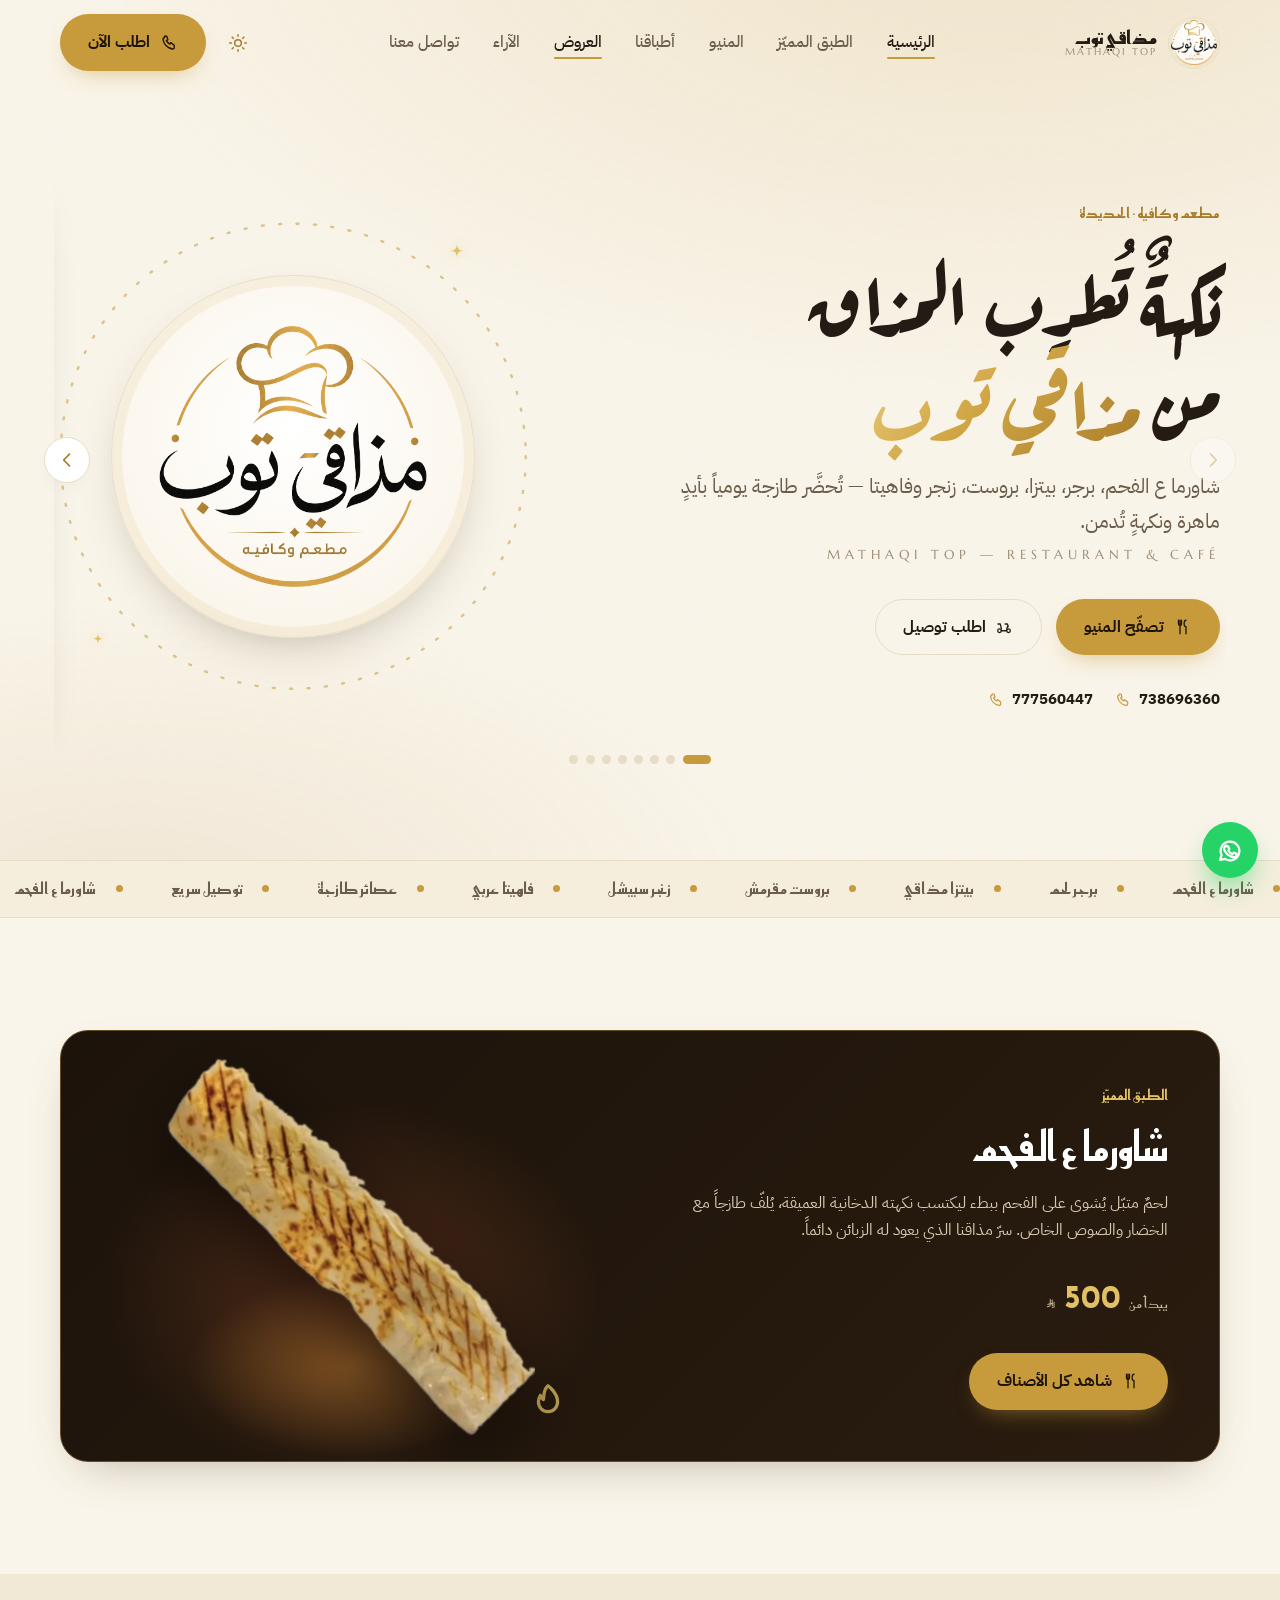
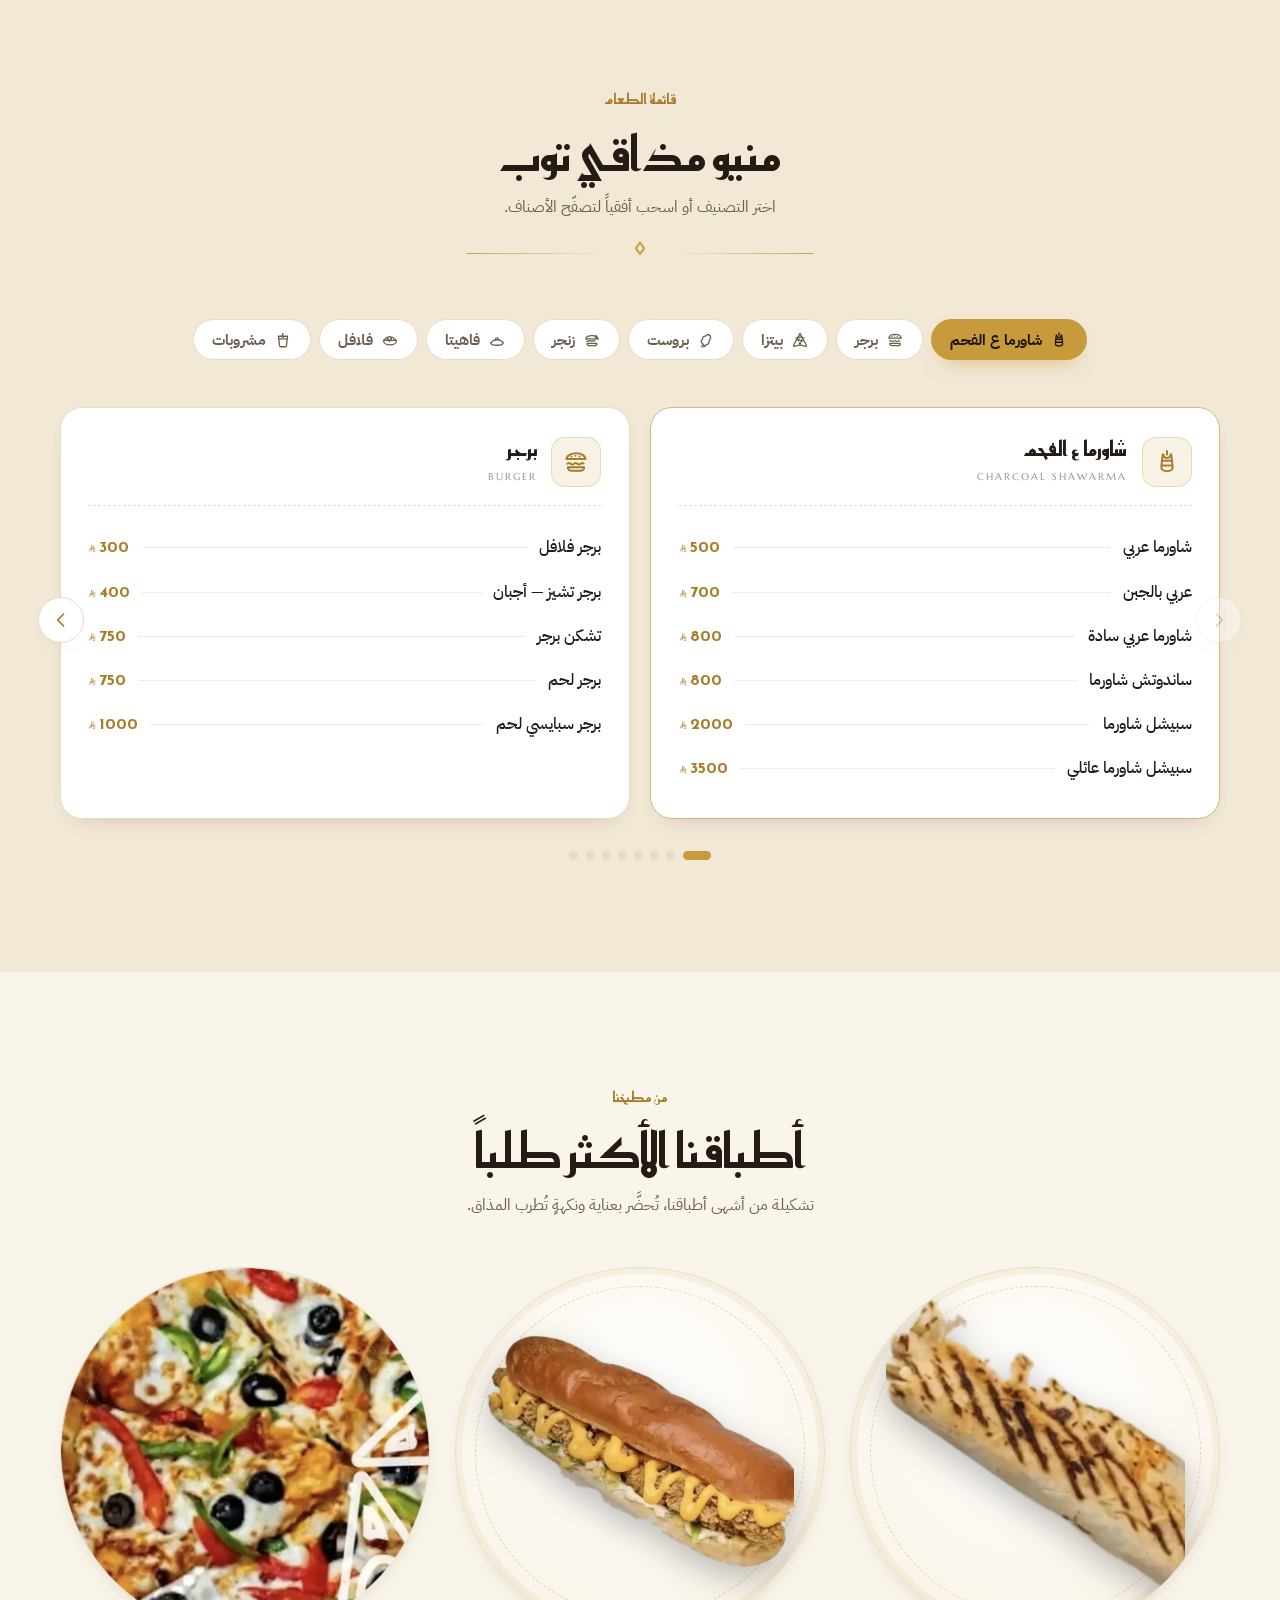
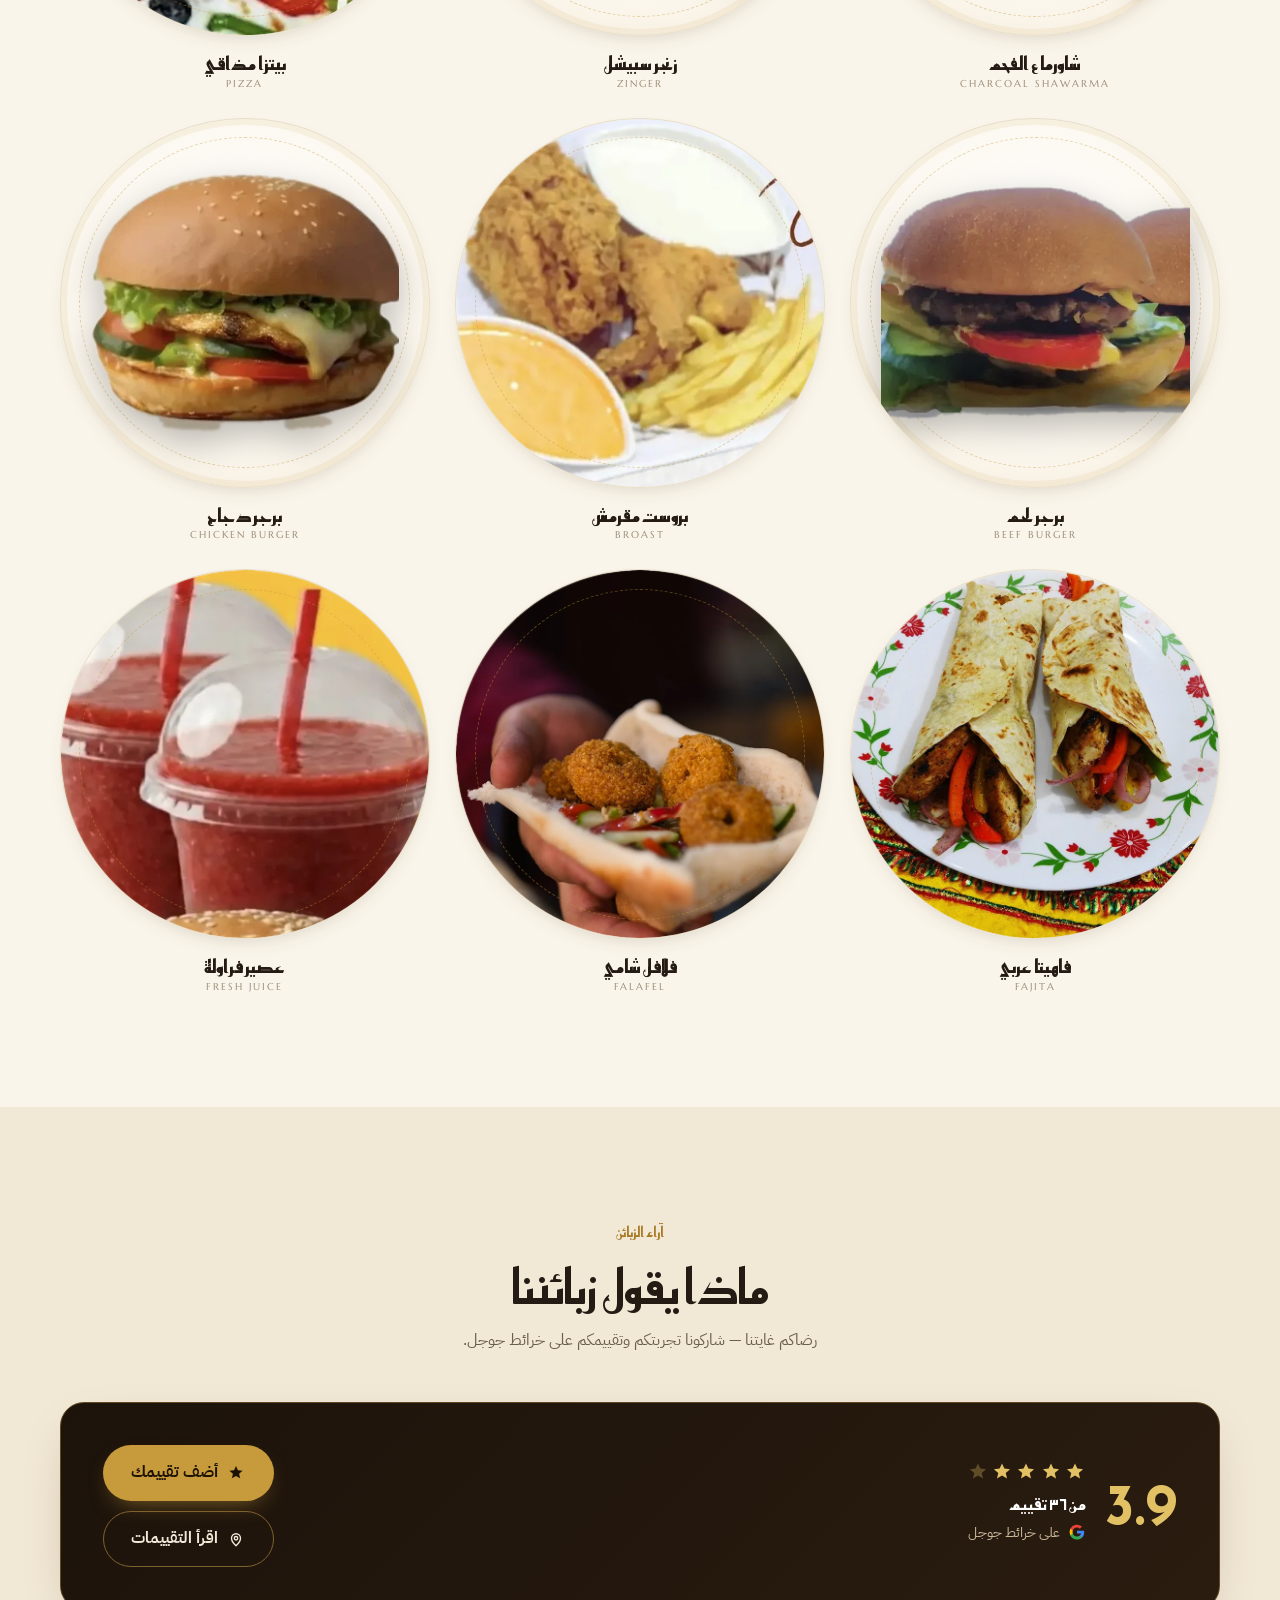
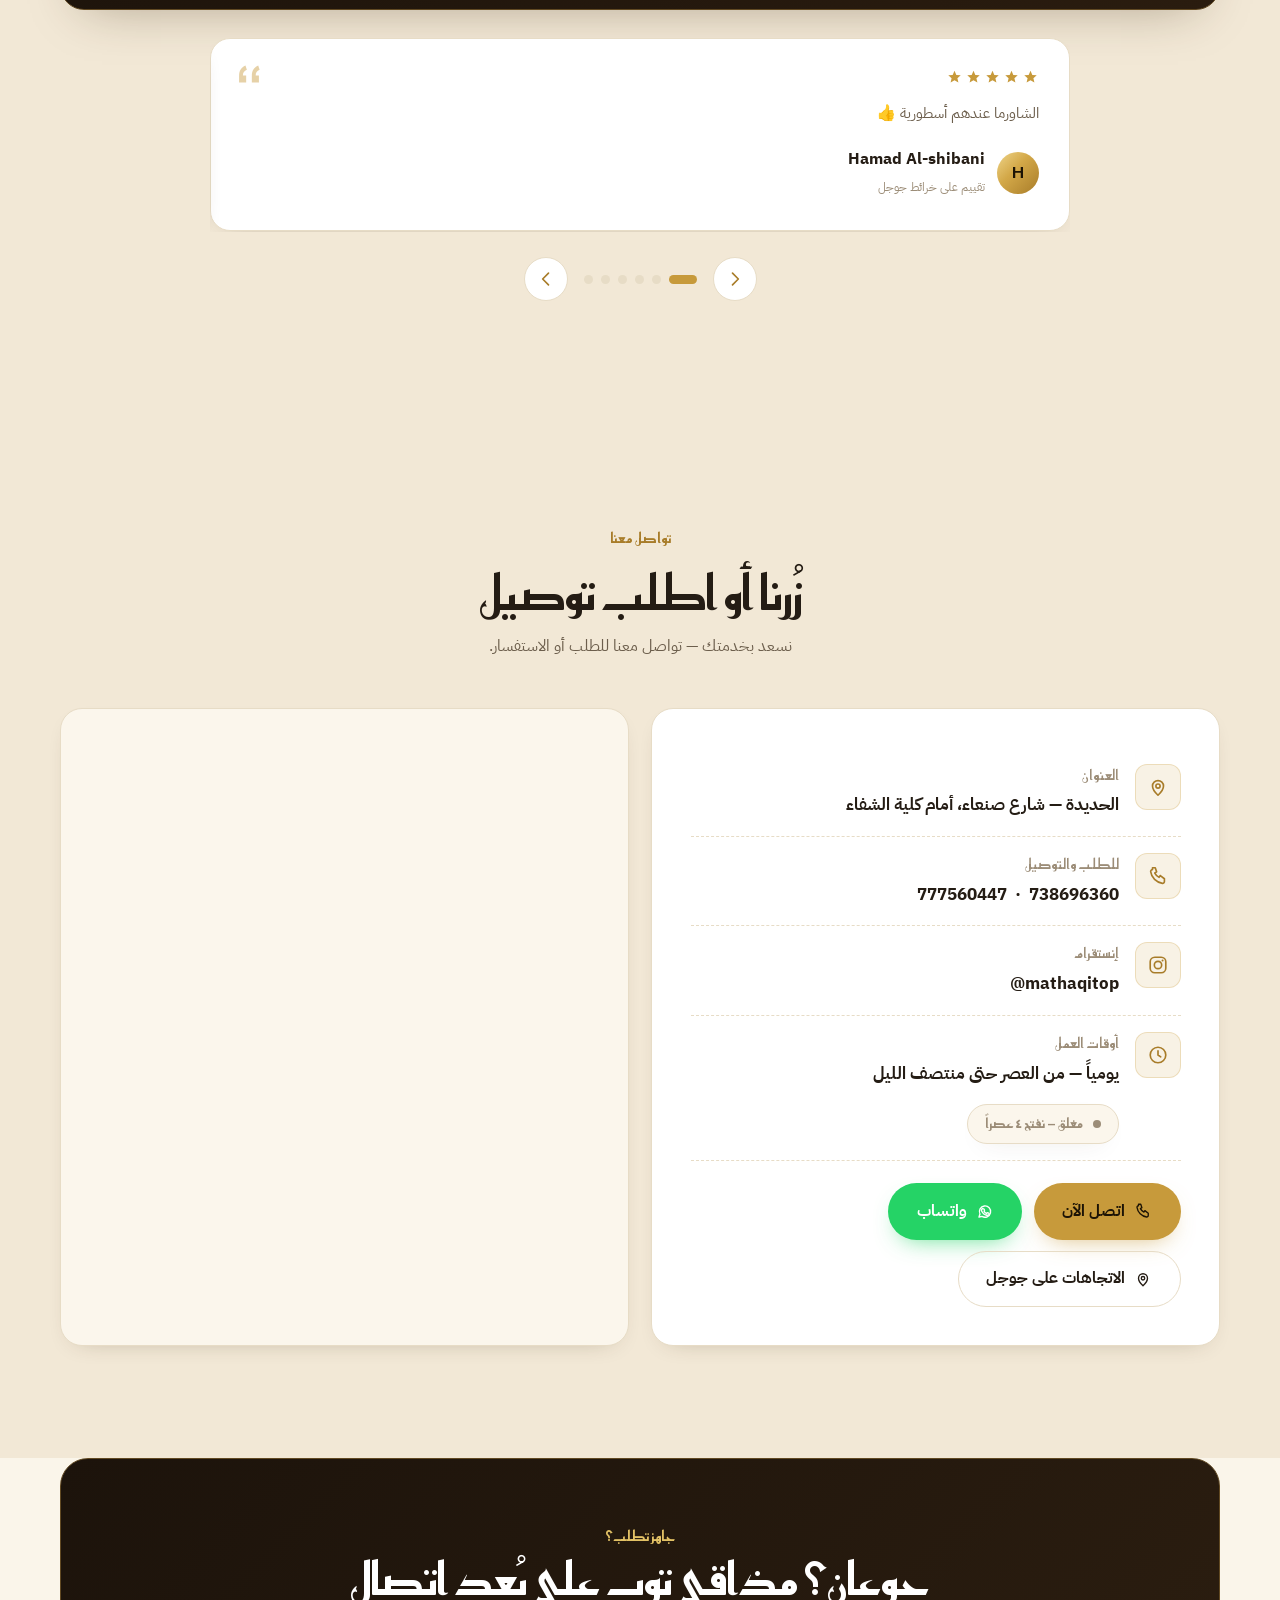
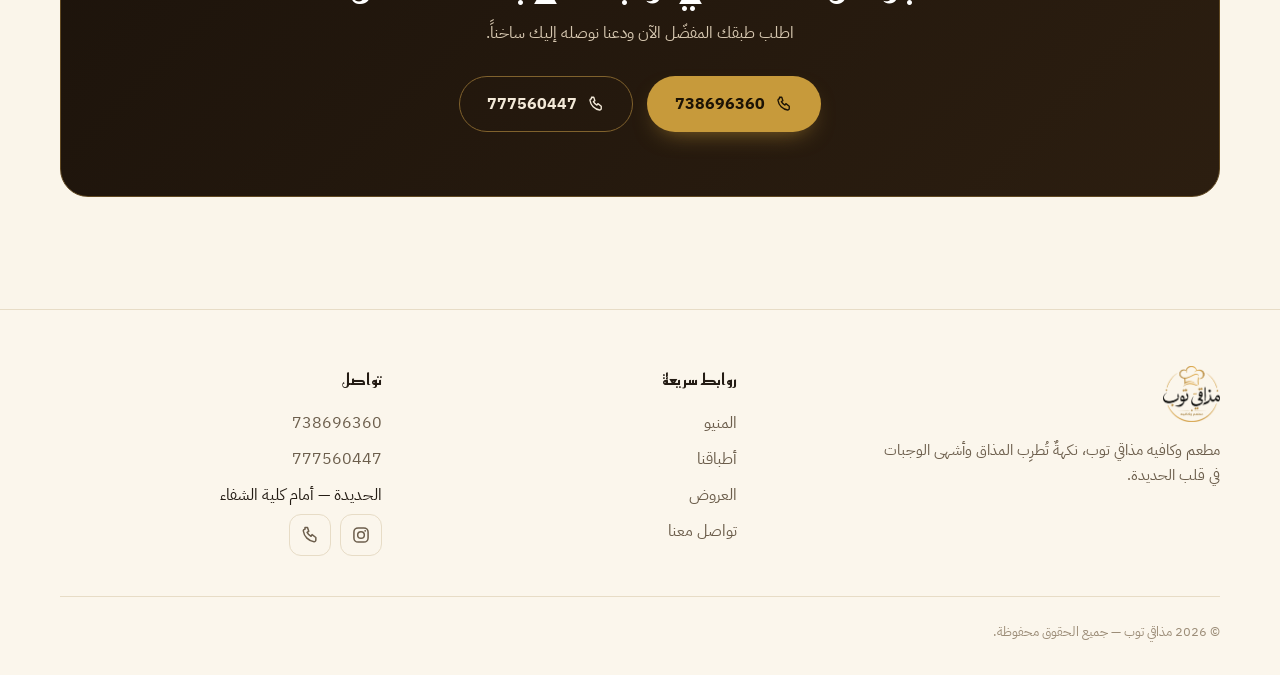
==== commit bab586a6: "الهيرو صار سلايدات إعلانات متحركة للعروض + التصنيفات صف عادي - الهيرو: منزلق يبدأ بشريحة هوية المطعم" ====
--- a/index.html
+++ b/index.html
@@ -25,7 +25,7 @@
   <link rel="preconnect" href="https://fonts.gstatic.com" crossorigin />
   <link href="https://fonts.googleapis.com/css2?family=Aref+Ruqaa:wght@400;700&family=Reem+Kufi:wght@400;500;600;700&family=IBM+Plex+Sans+Arabic:wght@300;400;500;600;700&family=Marcellus&display=swap" rel="stylesheet" />
 
-  <link rel="stylesheet" href="assets/css/styles.css?v=12" />
+  <link rel="stylesheet" href="assets/css/styles.css?v=14" />
   <script>
     /* set theme before paint to avoid flash */
     (function(){try{var s=localStorage.getItem('mt-theme');var d=window.matchMedia&&matchMedia('(prefers-color-scheme:dark)').matches;document.documentElement.setAttribute('data-theme',s||(d?'dark':'light'));}catch(e){}})();
@@ -625,7 +625,7 @@
       <a href="#signature">الطبق المميّز</a>
       <a href="#menu">المنيو</a>
       <a href="#dishes">أطباقنا</a>
-      <a href="#offers">العروض</a>
+      <a href="#home">العروض</a>
       <a href="#reviews">الآراء</a>
       <a href="#contact">تواصل معنا</a>
     </nav>
@@ -647,13 +647,22 @@
 </header>
 
 <main>
-<!-- ===================== HERO ===================== -->
+<!-- ===================== HERO — brand + auto-playing offer ads ===================== -->
 <section class="hero" id="home">
-  <div class="wrap hero__grid">
+  <div class="wrap">
+    <div class="hslider hslider--hero" data-hslider data-hs-auto="6500" id="heroSlider">
+      <button class="hslider__arrow hslider__arrow--prev" type="button" data-hs="prev" aria-label="السابق" hidden><svg><use href="#ic-chev-r"/></svg></button>
+      <button class="hslider__arrow hslider__arrow--next" type="button" data-hs="next" aria-label="التالي" hidden><svg><use href="#ic-chev-l"/></svg></button>
+
+      <div class="hslider__track" data-hs-track>
+
+        <!-- الشريحة الأولى: هوية المطعم (تحمل عنوان الصفحة H1) -->
+        <div class="hero__grid hslider__slide">
+
     <div class="hero__copy">
-      <div class="hero__eyebrow kicker">مطعم وكافيه · الحديدة</div>
+      <div class="hero__eyebrow kicker" data-hero-eyebrow>مطعم وكافيه · الحديدة</div>
       <h1 class="display">نكهةٌ تُطرِب المذاق<br/>من <span class="word">مذاقي توب</span></h1>
-      <p class="hero__sub">شاورما ع الفحم، برجر، بيتزا، بروست، زنجر وفاهيتا — تُحضَّر طازجة يومياً بأيدٍ ماهرة ونكهةٍ تُدمن.</p>
+      <p class="hero__sub" data-hero-sub>شاورما ع الفحم، برجر، بيتزا، بروست، زنجر وفاهيتا — تُحضَّر طازجة يومياً بأيدٍ ماهرة ونكهةٍ تُدمن.</p>
       <p class="hero__latin">Mathaqi Top — Restaurant &amp; Café</p>
 
       <div class="hero__cta">
@@ -678,6 +687,103 @@
         <img class="logo-dark"  src="assets/img/logo-dark.png" alt="شعار مذاقي توب — مطعم وكافيه" />
       </div>
     </div>
+        </div>
+
+        <!-- شرائح العروض — تُستبدل من لوحة التحكم عند ربط قاعدة البيانات -->
+        <article class="promo hslider__slide">
+          <div class="promo__body">
+            <span class="offer__badge"><svg class="offer__badge-ic"><use href="#ic-flame"/></svg> عرض الخميس والجمعة</span>
+            <h2>زنجر أو فاهيتا + شاورما عربي + برجر دجاج</h2>
+            <p>ثلاث وجبات في عرض واحد.</p>
+            <div class="promo__foot">
+              <div class="offer__price"><span class="old">2650</span><span class="new">2000 <span class="cur riyal" aria-label="ريال">&#x20C1;</span></span></div>
+              <a class="btn" href="tel:+967738696360"><svg><use href="#ic-phone"/></svg> اطلب العرض</a>
+            </div>
+          </div>
+          <div class="promo__art"><img src="assets/img/food/zinger.webp" alt="عرض الخميس والجمعة" /></div>
+        </article>
+
+        <article class="promo hslider__slide">
+          <div class="promo__body">
+            <span class="offer__badge"><svg class="offer__badge-ic"><use href="#ic-flame"/></svg> عرض الخميس والجمعة</span>
+            <h2>زنجر أو فاهيتا + شاورما عربي + برجر لحم</h2>
+            <p>ثلاث وجبات في عرض واحد.</p>
+            <div class="promo__foot">
+              <div class="offer__price"><span class="old">2800</span><span class="new">2300 <span class="cur riyal" aria-label="ريال">&#x20C1;</span></span></div>
+              <a class="btn" href="tel:+967738696360"><svg><use href="#ic-phone"/></svg> اطلب العرض</a>
+            </div>
+          </div>
+          <div class="promo__art"><img src="assets/img/food/shawarma-hero.webp" alt="عرض الخميس والجمعة" loading="lazy" /></div>
+        </article>
+
+        <article class="promo hslider__slide">
+          <div class="promo__body">
+            <span class="offer__badge">الثالث مجاناً</span>
+            <h2>٣ برجر لحم</h2>
+            <p>اشترِ ٢ والثالث علينا — لحم طازج.</p>
+            <div class="promo__foot">
+              <div class="offer__price"><span class="old">3000</span><span class="new">2000 <span class="cur riyal" aria-label="ريال">&#x20C1;</span></span></div>
+              <a class="btn" href="tel:+967738696360"><svg><use href="#ic-phone"/></svg> اطلب العرض</a>
+            </div>
+          </div>
+          <div class="promo__art promo__art--cover"><img src="assets/img/food/burger.webp" alt="٣ برجر لحم" loading="lazy" /></div>
+        </article>
+
+        <article class="promo hslider__slide">
+          <div class="promo__body">
+            <span class="offer__badge">الثالث مجاناً</span>
+            <h2>٣ برجر دجاج</h2>
+            <p>اشترِ ٢ والثالث علينا — دجاج مشوي.</p>
+            <div class="promo__foot">
+              <div class="offer__price"><span class="old">2250</span><span class="new">1500 <span class="cur riyal" aria-label="ريال">&#x20C1;</span></span></div>
+              <a class="btn" href="tel:+967738696360"><svg><use href="#ic-phone"/></svg> اطلب العرض</a>
+            </div>
+          </div>
+          <div class="promo__art promo__art--cover"><img src="assets/img/food/chkburger.webp" alt="٣ برجر دجاج" loading="lazy" /></div>
+        </article>
+
+        <article class="promo hslider__slide">
+          <div class="promo__body">
+            <span class="offer__badge gold">برجر + عصير</span>
+            <h2>برجر وعصير فراولة</h2>
+            <p>إثنين برجر عليك وإثنين عصير فراولة علينا.</p>
+            <div class="promo__foot">
+              <div class="offer__price"><span class="new">يبدأ 1500 <span class="cur riyal" aria-label="ريال">&#x20C1;</span></span></div>
+              <a class="btn" href="tel:+967738696360"><svg><use href="#ic-phone"/></svg> اطلب العرض</a>
+            </div>
+          </div>
+          <div class="promo__art promo__art--round"><img src="assets/img/food/juice.webp" alt="برجر وعصير فراولة" loading="lazy" /></div>
+        </article>
+
+        <article class="promo hslider__slide">
+          <div class="promo__body">
+            <span class="offer__badge">كومبو العائلة</span>
+            <h2>بيتزا خضار + قطعتين بروست + برجر دجاج</h2>
+            <p>وجبة متكاملة تكفي المجموعة — عرض الخميس والجمعة.</p>
+            <div class="promo__foot">
+              <div class="offer__price"><span class="old">4000</span><span class="new">3000 <span class="cur riyal" aria-label="ريال">&#x20C1;</span></span></div>
+              <a class="btn" href="tel:+967738696360"><svg><use href="#ic-phone"/></svg> اطلب العرض</a>
+            </div>
+          </div>
+          <div class="promo__art promo__art--round"><img src="assets/img/food/pizza.webp" alt="كومبو العائلة" loading="lazy" /></div>
+        </article>
+
+        <article class="promo promo--disc hslider__slide">
+          <div class="promo__body">
+            <span class="offer__badge gold">لطلاب الثانوية</span>
+            <h2>خصم خاص</h2>
+            <p>سارع بالاستفادة من العروض — خصم ٢٠٪ لطلاب الثانوية.</p>
+            <div class="promo__foot">
+              <a class="btn" href="tel:+967738696360"><svg><use href="#ic-phone"/></svg> اطلب العرض</a>
+            </div>
+          </div>
+          <div class="promo__art promo__art--big"><span class="promo__big">20%</span></div>
+        </article>
+
+      </div>
+
+      <div class="hslider__nav"><div class="hslider__dots" data-hs-dots></div></div>
+    </div>
   </div>
 </section>
 
@@ -697,10 +803,10 @@
     <div class="signature__card reveal">
       <div class="signature__body">
         <span class="kicker">الطبق المميّز</span>
-        <h2>شاورما ع الفحم</h2>
-        <p>لحمٌ متبّل يُشوى على الفحم ببطء ليكتسب نكهته الدخانية العميقة، يُلفّ طازجاً مع الخضار والصوص الخاص. سرّ مذاقنا الذي يعود له الزبائن دائماً.</p>
+        <h2 data-sig-title>شاورما ع الفحم</h2>
+        <p data-sig-text>لحمٌ متبّل يُشوى على الفحم ببطء ليكتسب نكهته الدخانية العميقة، يُلفّ طازجاً مع الخضار والصوص الخاص. سرّ مذاقنا الذي يعود له الزبائن دائماً.</p>
         <div class="signature__price">
-          <small>يبدأ من</small><b>500</b><small class="riyal" aria-label="ريال">&#x20C1;</small>
+          <small>يبدأ من</small><b data-sig-price>500</b><small class="riyal" aria-label="ريال">&#x20C1;</small>
         </div>
         <div style="margin-top:1.8rem">
           <a class="btn" href="#menu"><svg><use href="#ic-utensils"/></svg> شاهد كل الأصناف</a>
@@ -719,9 +825,9 @@
 <section class="section" id="menu" style="background:var(--bg-2)">
   <div class="wrap">
     <div class="section-head">
-      <span class="kicker">قائمة الطعام</span>
-      <h2>منيو مذاقي توب</h2>
-      <p>اختر التصنيف أو اسحب أفقياً لتصفّح الأصناف.</p>
+      <span class="kicker" data-s-menu-kicker>قائمة الطعام</span>
+      <h2 data-s-menu-title>منيو مذاقي توب</h2>
+      <p data-s-menu-text>اختر التصنيف أو اسحب أفقياً لتصفّح الأصناف.</p>
       <div class="divider" style="margin-top:1rem"><svg viewBox="0 0 24 24"><use href="#ic-diamond"/></svg></div>
     </div>
 
@@ -857,9 +963,9 @@
 <section class="section" id="dishes">
   <div class="wrap">
     <div class="section-head">
-      <span class="kicker">من مطبخنا</span>
-      <h2>أطباقنا الأكثر طلباً</h2>
-      <p>تشكيلة من أشهى أطباقنا، تُحضَّر بعناية ونكهةٍ تُطرب المذاق.</p>
+      <span class="kicker" data-s-dishes-kicker>من مطبخنا</span>
+      <h2 data-s-dishes-title>أطباقنا الأكثر طلباً</h2>
+      <p data-s-dishes-text>تشكيلة من أشهى أطباقنا، تُحضَّر بعناية ونكهةٍ تُطرب المذاق.</p>
     </div>
     <div class="dishes">
       <figure class="dish reveal">
@@ -903,133 +1009,6 @@
   </div>
 </section>
 
-<!-- ===================== OFFERS (horizontal slides) ===================== -->
-<section class="section" id="offers">
-  <div class="wrap">
-    <div class="section-head">
-      <span class="kicker">وفّر أكثر</span>
-      <h2>عروض مذاقي توب</h2>
-      <p>عروض الخميس والجمعة وأكثر — اسحب لاستعراض كل العروض. الأسعار بالريال <span class="riyal" aria-label="ريال">&#x20C1;</span>.</p>
-      <div class="divider" style="margin-top:1rem"><svg viewBox="0 0 24 24"><use href="#ic-diamond"/></svg></div>
-    </div>
-
-    <div class="hslider hslider--offers reveal" data-hslider id="offersSlider">
-      <button class="hslider__arrow hslider__arrow--prev" type="button" data-hs="prev" aria-label="العرض السابق" hidden><svg><use href="#ic-chev-r"/></svg></button>
-      <button class="hslider__arrow hslider__arrow--next" type="button" data-hs="next" aria-label="العرض التالي" hidden><svg><use href="#ic-chev-l"/></svg></button>
-
-      <div class="hslider__track" data-hs-track>
-
-        <article class="offer-slide offer-slide--feature hslider__slide">
-          <div class="offer-slide__media">
-            <img src="assets/img/food/zinger.webp" alt="عرض الخميس والجمعة — زنجر أو فاهيتا مع شاورما وبرجر دجاج" loading="lazy" />
-            <span class="offer__badge"><svg class="offer__badge-ic"><use href="#ic-flame"/></svg> عرض الخميس والجمعة</span>
-          </div>
-          <div class="offer-slide__body">
-            <h3>زنجر أو فاهيتا + شاورما عربي + برجر دجاج</h3>
-            <p>ثلاث وجبات في عرض واحد.</p>
-            <div class="offer-slide__foot">
-              <div class="offer__price"><span class="old">2650</span><span class="new">2000 <span class="cur riyal" aria-label="ريال">&#x20C1;</span></span></div>
-              <a class="btn offer-slide__cta" href="tel:+967738696360"><svg><use href="#ic-phone"/></svg> اطلب</a>
-            </div>
-          </div>
-        </article>
-
-        <article class="offer-slide offer-slide--feature hslider__slide">
-          <div class="offer-slide__media">
-            <img src="assets/img/food/shawarma-hero.webp" alt="عرض الخميس والجمعة — زنجر أو فاهيتا مع شاورما وبرجر لحم" loading="lazy" />
-            <span class="offer__badge"><svg class="offer__badge-ic"><use href="#ic-flame"/></svg> عرض الخميس والجمعة</span>
-          </div>
-          <div class="offer-slide__body">
-            <h3>زنجر أو فاهيتا + شاورما عربي + برجر لحم</h3>
-            <p>ثلاث وجبات في عرض واحد.</p>
-            <div class="offer-slide__foot">
-              <div class="offer__price"><span class="old">2800</span><span class="new">2300 <span class="cur riyal" aria-label="ريال">&#x20C1;</span></span></div>
-              <a class="btn offer-slide__cta" href="tel:+967738696360"><svg><use href="#ic-phone"/></svg> اطلب</a>
-            </div>
-          </div>
-        </article>
-
-        <article class="offer-slide hslider__slide">
-          <div class="offer-slide__media offer-slide__media--cover">
-            <img src="assets/img/food/burger.webp" alt="ثلاث برجر لحم" loading="lazy" />
-            <span class="offer__badge">الثالث مجاناً</span>
-          </div>
-          <div class="offer-slide__body">
-            <h3>٣ برجر لحم</h3>
-            <p>اشترِ ٢ والثالث علينا — لحم طازج.</p>
-            <div class="offer-slide__foot">
-              <div class="offer__price"><span class="old">3000</span><span class="new">2000 <span class="cur riyal" aria-label="ريال">&#x20C1;</span></span></div>
-              <a class="btn offer-slide__cta" href="tel:+967738696360"><svg><use href="#ic-phone"/></svg> اطلب</a>
-            </div>
-          </div>
-        </article>
-
-        <article class="offer-slide hslider__slide">
-          <div class="offer-slide__media offer-slide__media--cover">
-            <img src="assets/img/food/chkburger.webp" alt="ثلاث برجر دجاج" loading="lazy" />
-            <span class="offer__badge">الثالث مجاناً</span>
-          </div>
-          <div class="offer-slide__body">
-            <h3>٣ برجر دجاج</h3>
-            <p>اشترِ ٢ والثالث علينا — دجاج مشوي.</p>
-            <div class="offer-slide__foot">
-              <div class="offer__price"><span class="old">2250</span><span class="new">1500 <span class="cur riyal" aria-label="ريال">&#x20C1;</span></span></div>
-              <a class="btn offer-slide__cta" href="tel:+967738696360"><svg><use href="#ic-phone"/></svg> اطلب</a>
-            </div>
-          </div>
-        </article>
-
-        <article class="offer-slide hslider__slide">
-          <div class="offer-slide__media offer-slide__media--round">
-            <img src="assets/img/food/juice.webp" alt="عرض برجر مع عصير فراولة" loading="lazy" />
-            <span class="offer__badge gold">برجر + عصير</span>
-          </div>
-          <div class="offer-slide__body">
-            <h3>برجر وعصير فراولة</h3>
-            <p>إثنين برجر عليك وإثنين عصير فراولة علينا.</p>
-            <div class="offer-slide__foot">
-              <div class="offer__price"><span class="new">يبدأ 1500 <span class="cur riyal" aria-label="ريال">&#x20C1;</span></span></div>
-              <a class="btn offer-slide__cta" href="tel:+967738696360"><svg><use href="#ic-phone"/></svg> اطلب</a>
-            </div>
-          </div>
-        </article>
-
-        <article class="offer-slide hslider__slide">
-          <div class="offer-slide__media offer-slide__media--round">
-            <img src="assets/img/food/pizza.webp" alt="كومبو العائلة — بيتزا وبروست وبرجر دجاج" loading="lazy" />
-            <span class="offer__badge">كومبو العائلة</span>
-          </div>
-          <div class="offer-slide__body">
-            <h3>بيتزا خضار + قطعتين بروست + برجر دجاج</h3>
-            <p>وجبة متكاملة تكفي المجموعة — عرض الخميس والجمعة.</p>
-            <div class="offer-slide__foot">
-              <div class="offer__price"><span class="old">4000</span><span class="new">3000 <span class="cur riyal" aria-label="ريال">&#x20C1;</span></span></div>
-              <a class="btn offer-slide__cta" href="tel:+967738696360"><svg><use href="#ic-phone"/></svg> اطلب</a>
-            </div>
-          </div>
-        </article>
-
-        <article class="offer-slide offer-slide--disc hslider__slide">
-          <div class="offer-slide__media offer-slide__media--disc">
-            <span class="offer-slide__big">20%</span>
-            <span class="offer__badge gold">لطلاب الثانوية</span>
-          </div>
-          <div class="offer-slide__body">
-            <h3>خصم خاص</h3>
-            <p>سارع بالاستفادة من العروض — خصم ٢٠٪ لطلاب الثانوية.</p>
-            <div class="offer-slide__foot">
-              <a class="btn offer-slide__cta" href="tel:+967738696360"><svg><use href="#ic-phone"/></svg> اطلب</a>
-            </div>
-          </div>
-        </article>
-
-      </div>
-
-      <div class="hslider__nav"><div class="hslider__dots" data-hs-dots></div></div>
-    </div>
-  </div>
-</section>
-
 <!-- ===================== REVIEWS ===================== -->
 <section class="section" id="reviews" style="background:var(--bg-2)">
   <div class="wrap">
@@ -1101,7 +1080,7 @@
       <div class="contact__card reveal">
         <div class="info-row">
           <span class="info-row__icon"><svg><use href="#ic-pin"/></svg></span>
-          <div><h4>العنوان</h4><p>الحديدة — شارع صنعاء، أمام كلية الشفاء</p></div>
+          <div><h4>العنوان</h4><p data-address>الحديدة — شارع صنعاء، أمام كلية الشفاء</p></div>
         </div>
         <div class="info-row">
           <span class="info-row__icon"><svg><use href="#ic-phone"/></svg></span>
@@ -1115,7 +1094,7 @@
         </div>
         <div class="info-row">
           <span class="info-row__icon"><svg><use href="#ic-clock"/></svg></span>
-          <div><h4>أوقات العمل</h4><p>يومياً — من العصر حتى منتصف الليل</p><span class="open-badge" data-open-badge hidden></span></div>
+          <div><h4>أوقات العمل</h4><p data-hours>يومياً — من العصر حتى منتصف الليل</p><span class="open-badge" data-open-badge hidden></span></div>
         </div>
         <div style="display:flex;flex-wrap:wrap;gap:.7rem;margin-top:1.4rem">
           <a class="btn" href="tel:+967738696360"><svg><use href="#ic-phone"/></svg> اتصل الآن</a>
@@ -1163,7 +1142,7 @@
         <ul>
           <li><a href="#menu">المنيو</a></li>
           <li><a href="#dishes">أطباقنا</a></li>
-          <li><a href="#offers">العروض</a></li>
+          <li><a href="#home">العروض</a></li>
           <li><a href="#contact">تواصل معنا</a></li>
         </ul>
       </div>
@@ -1198,7 +1177,9 @@
 
 <button class="to-top" aria-label="العودة للأعلى"><svg><use href="#ic-arrow-up"/></svg></button>
 
-<script src="assets/js/reviews.js?v=12" defer></script>
-<script src="assets/js/main.js?v=12" defer></script>
+<script src="assets/js/mt-config.js?v=14"></script>
+<script src="assets/js/reviews.js?v=14" defer></script>
+<script src="assets/js/main.js?v=14" defer></script>
+<script src="assets/js/content.js?v=14" defer></script>
 </body>
 </html>
--- a/assets/css/styles.css
+++ b/assets/css/styles.css
@@ -400,30 +400,24 @@
 }
 .hslider__dot.active { background: var(--gold); width: 28px; border-radius: 5px; }
 
-/* ----------  Menu  ---------- */
+/* ----------  Menu  ----------
+   The category chips stay a plain wrapped row — only the menu cards slide. */
 .menu__tabs {
-  display: flex; flex-wrap: nowrap; justify-content: flex-start; gap: .55rem; margin-bottom: 2rem;
-  overflow-x: auto; scroll-behavior: smooth; overscroll-behavior-x: contain;
-  padding: .3rem .4rem 1rem; margin-inline: -.4rem; scroll-padding-inline: .4rem;
-  scrollbar-width: none; -ms-overflow-style: none;
-  -webkit-mask-image: linear-gradient(to left, transparent, #000 2.2rem, #000 calc(100% - 2.2rem), transparent);
-          mask-image: linear-gradient(to left, transparent, #000 2.2rem, #000 calc(100% - 2.2rem), transparent);
-}
-.menu__tabs::-webkit-scrollbar { display: none; }
-@media (prefers-reduced-motion: reduce) { .menu__tabs { scroll-behavior: auto; } }
+  display: flex; flex-wrap: wrap; justify-content: center; gap: .55rem; margin-bottom: 2.4rem;
+}
 .menu__tab {
   display: inline-flex; align-items: center; gap: .5rem; padding: .55rem 1.1rem; border-radius: 999px;
   border: 1px solid var(--line); background: var(--panel); color: var(--ink-soft);
   font-family: "IBM Plex Sans Arabic", sans-serif; font-weight: 700; font-size: .92rem; cursor: pointer;
-  transition: all .25s; flex: 0 0 auto; white-space: nowrap; scroll-snap-align: center;
+  transition: all .25s; white-space: nowrap;
 }
 .menu__tab svg { width: 18px; height: 18px; }
 .menu__tab:hover { border-color: var(--gold); color: var(--ink); }
 .menu__tab.active { background: var(--gold); border-color: var(--gold); color: #1c1305; box-shadow: 0 10px 22px -12px rgba(199,154,59,.8); }
-
-/* when the chips fit on one line, keep them centred like before */
-@media (min-width: 1100px) {
-  .menu__tabs { justify-content: center; flex-wrap: wrap; overflow: visible; -webkit-mask-image: none; mask-image: none; }
+@media (max-width: 540px) {
+  .menu__tabs { gap: .45rem; margin-bottom: 1.9rem; }
+  .menu__tab { padding: .48rem .85rem; font-size: .85rem; }
+  .menu__tab svg { width: 16px; height: 16px; }
 }
 
 .hslider--menu { --hs-slide: 86%; --hs-gap: 1.3rem; }
@@ -465,75 +459,82 @@
   background: radial-gradient(40% 30% at 50% 78%, rgba(244,166,60,.35), transparent 70%); }
 .signature__spark { position: absolute; bottom: 8%; inset-inline-start: 12%; width: 46px; color: var(--gold-soft); opacity: .8; animation: flicker 2.6s ease-in-out infinite; }
 
-/* ----------  Offers (horizontal slides)  ---------- */
-.hslider--offers { --hs-slide: 82%; --hs-gap: 1.3rem; }
-
-.offer-slide {
-  display: flex; flex-direction: column; overflow: hidden; border-radius: 24px;
-  background: var(--panel); border: 1px solid var(--line); box-shadow: var(--shadow-sm);
-  transition: transform .35s, box-shadow .35s, border-color .35s;
-}
-.offer-slide:hover { transform: translateY(-6px); box-shadow: var(--shadow); border-color: color-mix(in oklab, var(--gold) 45%, var(--line)); }
-
-.offer-slide__media {
-  /* explicit 1fr track: keeps the row height definite so % sizing on the
-     image resolves against the frame instead of the image's own height */
-  position: relative; aspect-ratio: 16 / 10; display: grid; grid-template: minmax(0, 1fr) / minmax(0, 1fr);
-  place-items: center; overflow: hidden;
-  background:
-    radial-gradient(70% 70% at 50% 60%, rgba(193,91,52,.22), transparent 72%),
-    linear-gradient(150deg, #1c130b, #2a1c0f);
-}
-.offer-slide__media img {
-  width: min(78%, 260px); height: auto; transform: rotate(-6deg);
-  filter: drop-shadow(0 20px 26px rgba(0,0,0,.5)); transition: transform .45s ease;
-}
-.offer-slide:hover .offer-slide__media img { transform: rotate(-3deg) scale(1.05); }
-.offer-slide__media--cover img { width: 100%; height: 100%; object-fit: cover; transform: none; filter: none; }
-.offer-slide:hover .offer-slide__media--cover img { transform: scale(1.05); }
-/* circular cut-outs: keep the whole disc, never crop it */
-.offer-slide__media--round img { width: 100%; height: 100%; object-fit: contain; padding: 5%; transform: none; }
-.offer-slide:hover .offer-slide__media--round img { transform: scale(1.05); }
-.offer-slide__media--disc { background: linear-gradient(150deg, #1c130b, #33230f); }
-.offer-slide__big {
-  font-family: "Reem Kufi", sans-serif; font-weight: 700; font-size: clamp(3rem, 9vw, 4.4rem);
-  line-height: 1; color: var(--gold-soft); text-shadow: 0 14px 30px rgba(0,0,0,.5);
-}
-
+/* ----------  Hero carousel: brand slide + auto-playing offer ads  ---------- */
+.hslider--hero { --hs-slide: 100%; --hs-gap: 1rem; }
+.hslider--hero .hslider__track { padding-block: .2rem 1rem; align-items: stretch; }
+/* the slides ARE the brand grid / promo cards — only give them a common floor
+   so a short offer still fills the frame and autoplay never jolts the height */
+.hslider--hero .hslider__slide { min-height: clamp(400px, 62svh, 560px); }
+.hslider--hero .hslider__arrow--prev { inset-inline-start: -1rem; }
+.hslider--hero .hslider__arrow--next { inset-inline-end: -1rem; }
+.hslider--hero .hslider__nav { margin-top: .2rem; }
+
+/* promo banner = one offer, presented as a wide advert */
+.promo {
+  display: grid; grid-template-columns: 1fr .85fr; align-items: center;
+  border-radius: 28px; overflow: hidden;
+  background: linear-gradient(135deg, #1c130b, #2a1c0f); color: #f3e9d8;
+  border: 1px solid color-mix(in oklab, var(--gold) 32%, #3a2a16); box-shadow: var(--shadow);
+}
+.promo__body { padding: clamp(1.6rem, 4vw, 3.2rem); }
+.promo__body h2 { color: #fff; font-size: clamp(1.35rem, 3.2vw, 2.15rem); margin: .8rem 0 .5rem; line-height: 1.4; }
+.promo__body p { color: #cbb89b; margin-bottom: 1.4rem; font-size: .96rem; }
+.promo .offer__badge { position: static; display: inline-flex; }
+.promo__foot { display: flex; align-items: center; gap: 1.2rem; flex-wrap: wrap; }
+.promo .offer__price .old { color: #9c8a72; }
+.promo .offer__price .new { color: var(--gold-soft); font-size: 1.9rem; }
+.promo .offer__price .cur { color: var(--gold-soft); }
+
+.promo__art {
+  position: relative; align-self: stretch; display: grid;
+  grid-template: minmax(0, 1fr) / minmax(0, 1fr); place-items: center; overflow: hidden;
+  min-height: 220px;
+  background: radial-gradient(62% 62% at 50% 55%, rgba(193,91,52,.30), transparent 72%);
+}
+.promo__art img { width: var(--promo-img-w, min(82%, 300px)); height: auto; transform: rotate(-7deg);
+  filter: drop-shadow(0 22px 30px rgba(0,0,0,.5)); }
+.promo__art--cover img { width: 100%; height: 100%; object-fit: cover; transform: none; filter: none; }
+.promo__art--round img { width: 100%; height: 100%; object-fit: contain; padding: 6%; transform: none; }
+.promo__art--big { background: linear-gradient(150deg, #1c130b, #33230f); }
+.promo__big { font-family: "Reem Kufi", sans-serif; font-weight: 700; line-height: 1;
+  font-size: clamp(3.4rem, 11vw, 5.6rem); color: var(--gold-soft); text-shadow: 0 16px 34px rgba(0,0,0,.5); }
+
+@media (max-width: 860px) {
+  /* the artwork absorbs the leftover height, so a short offer never leaves a
+     dead band under it when the track matches the tallest slide */
+  .promo { grid-template-columns: 1fr; grid-template-rows: minmax(130px, 1fr) auto;
+           --promo-img-w: min(72%, 240px); }
+  .promo__art { order: -1; min-height: 0; }
+  .promo__body { padding: 1.3rem 1.3rem 1.6rem; }
+  .promo__foot { gap: .9rem; }
+  .promo .offer__price .new { font-size: 1.55rem; }
+  .promo__body h2 { margin-top: .6rem; font-size: clamp(1.2rem, 5.2vw, 1.6rem); }
+
+  /* the brand slide sets the frame height for every ad — keep it compact so the
+     offer headline and price stay above the fold on a phone */
+  .hslider--hero .hslider__slide { min-height: 0; }
+  .hslider--hero .hero__art { max-width: 210px; margin-inline: auto; }
+  .hslider--hero .hero__grid { gap: 1.4rem; align-content: center; }
+  .hslider--hero .hero h1, .hslider--hero .display { font-size: clamp(2.1rem, 8vw, 2.9rem); }
+  .hslider--hero .hero__latin { margin-bottom: 1.3rem; }
+  .hslider--hero .hero__cta { margin-bottom: 1.2rem; }
+  .hslider--hero .hero__phones { display: none; }
+}
+
+/* ----------  Shared offer bits (badge + price), used by the promo banners  ---------- */
 .offer__badge {
-  position: absolute; inset-block-start: .9rem; inset-inline-start: .9rem; z-index: 2;
   display: inline-flex; align-items: center; gap: .4rem; padding: .34rem .85rem; border-radius: 999px;
   background: var(--ember); color: #fff; font-weight: 700; font-size: .74rem;
   box-shadow: 0 8px 18px -10px rgba(193,91,52,.9);
 }
 .offer__badge.gold { background: var(--gold); color: #1c1305; box-shadow: 0 8px 18px -10px rgba(199,154,59,.9); }
 .offer__badge-ic { width: 15px; height: 15px; }
-
-.offer-slide__body { display: flex; flex-direction: column; flex: 1; padding: 1.4rem 1.5rem 1.6rem; }
-.offer-slide__body h3 { font-size: 1.16rem; line-height: 1.55; margin-bottom: .35rem; }
-.offer-slide__body p { color: var(--ink-soft); font-size: .89rem; margin-bottom: 1.1rem; }
-.offer-slide__foot { margin-top: auto; display: flex; align-items: center; justify-content: space-between; gap: .8rem; flex-wrap: wrap; }
-.offer-slide__cta { padding: .6rem 1.2rem; font-size: .9rem; }
-.offer-slide--disc .offer-slide__cta { flex: 1; }
-.offer-slide__cta svg { width: 16px; height: 16px; }
 
 .offer__price { display: flex; align-items: baseline; gap: .55rem; }
 .offer__price .old { color: var(--ink-faint); text-decoration: line-through; font-size: .92rem; }
 .offer__price .new { font-family: "Reem Kufi", sans-serif; font-weight: 700; color: var(--gold-deep); font-size: 1.55rem; white-space: nowrap; }
 html[data-theme="dark"] .offer__price .new { color: var(--gold-soft); }
 .offer__price .cur { font-size: .7em; color: var(--ink-faint); }
-
-/* the two Thursday/Friday combos read as the premium pair */
-.offer-slide--feature {
-  background: linear-gradient(150deg, #1c130b, #2a1c0f); color: #f3e9d8;
-  border-color: color-mix(in oklab, var(--gold) 32%, #3a2a16);
-}
-.offer-slide--feature h3 { color: #fff; }
-.offer-slide--feature p { color: #cbb89b; }
-.offer-slide--feature .offer__price .old { color: #9c8a72; }
-.offer-slide--feature .offer__price .new,
-.offer-slide--feature .offer__price .cur { color: var(--gold-soft); }
-.offer-slide--feature .offer-slide__media { border-bottom: 1px solid rgba(226,193,101,.2); }
 
 /* ----------  Dishes showcase  ---------- */
 .dishes { display: grid; grid-template-columns: repeat(3, 1fr); gap: 1.6rem; }
@@ -747,12 +748,7 @@
 /* slide widths per breakpoint (mobile-first: one card at a time + a peek) */
 @media (min-width: 620px) {
   .hslider--menu   { --hs-slide: calc((100% - var(--hs-gap)) / 2); }
-  .hslider--offers { --hs-slide: calc((100% - var(--hs-gap)) / 2); }
-}
-@media (min-width: 1000px) {
-  .hslider--offers { --hs-slide: calc((100% - 2 * var(--hs-gap)) / 3); }
-}
-
+}
 @media (max-width: 980px) {
   .features { grid-template-columns: repeat(2, 1fr); }
   .signature__card { grid-template-columns: 1fr; }
@@ -778,9 +774,7 @@
 @media (max-width: 540px) {
   .hslider { --hs-gap: 1rem; }
   .hslider--menu   { --hs-slide: 88%; }
-  .hslider--offers { --hs-slide: 84%; }
   .cat { padding: 1.4rem; }
-  .offer-slide__body { padding: 1.2rem 1.25rem 1.4rem; }
 }
 @media (max-width: 540px) {
   .features { grid-template-columns: 1fr; }
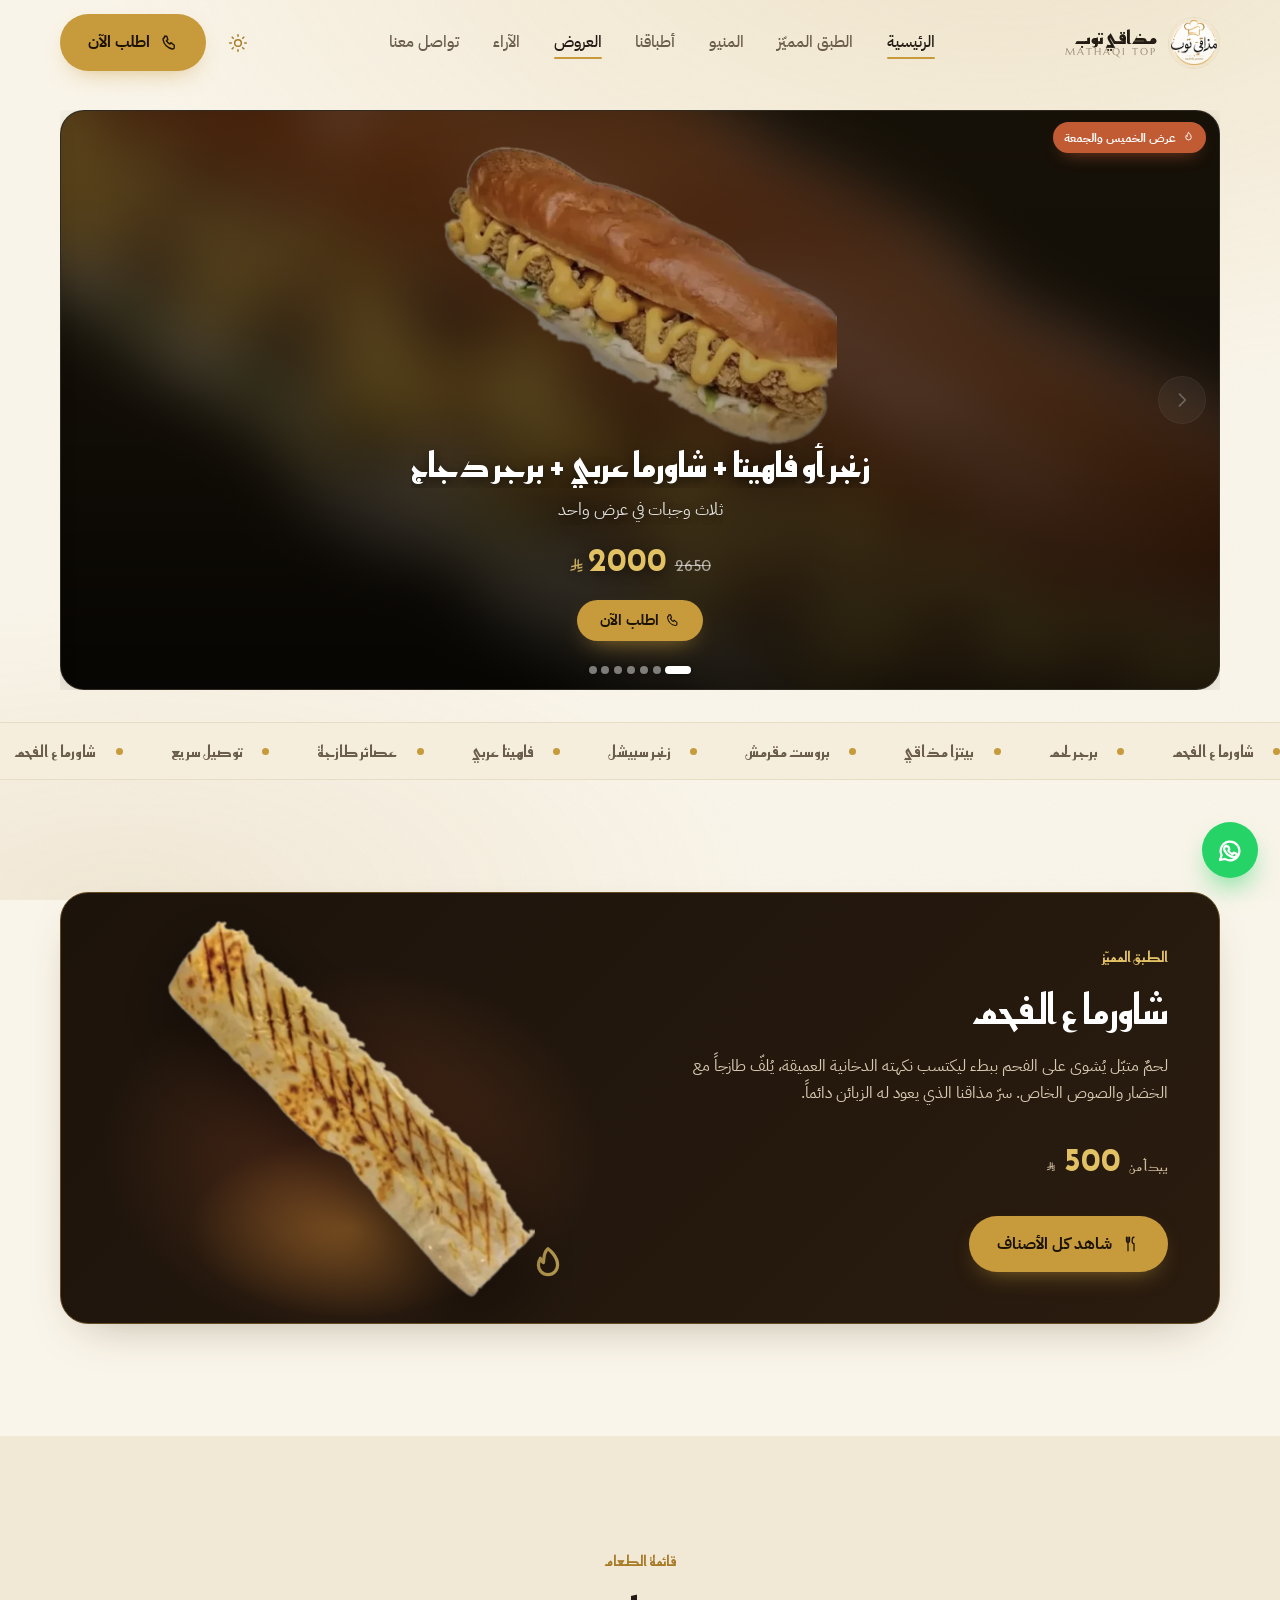
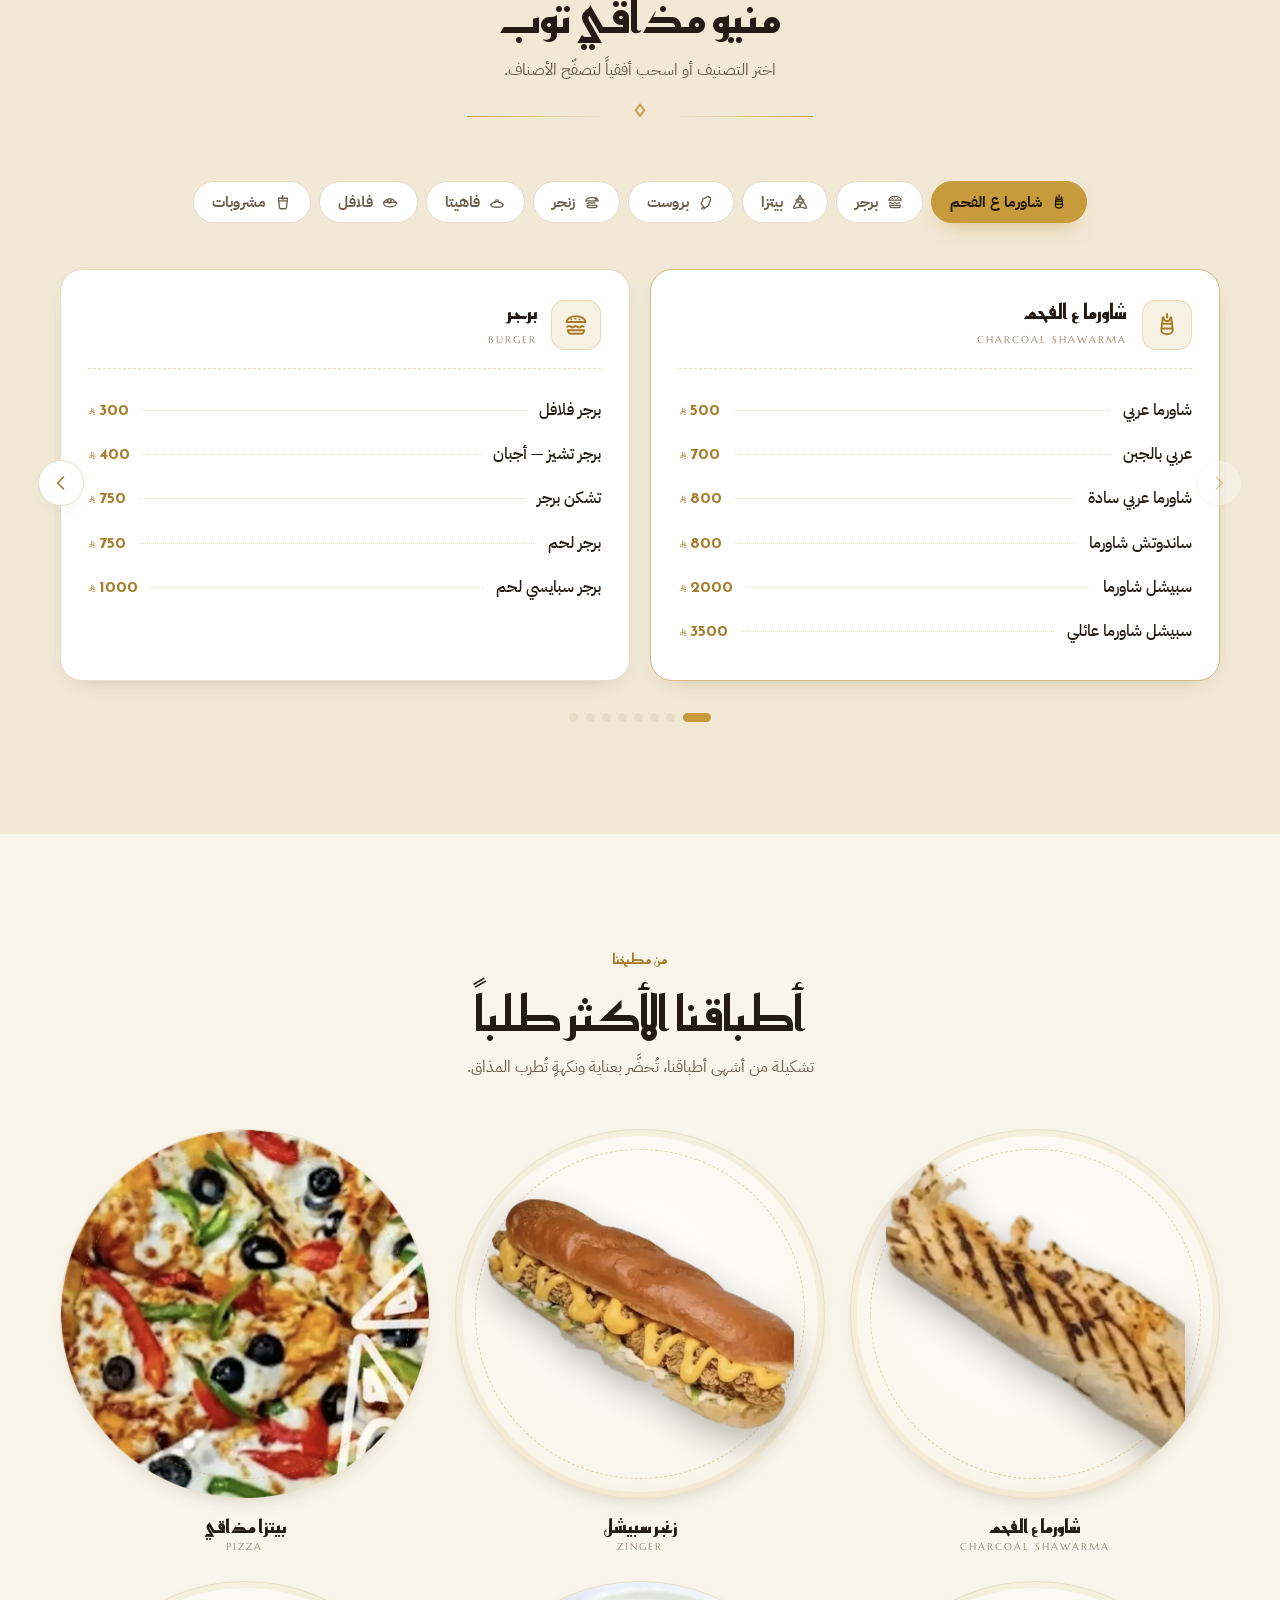
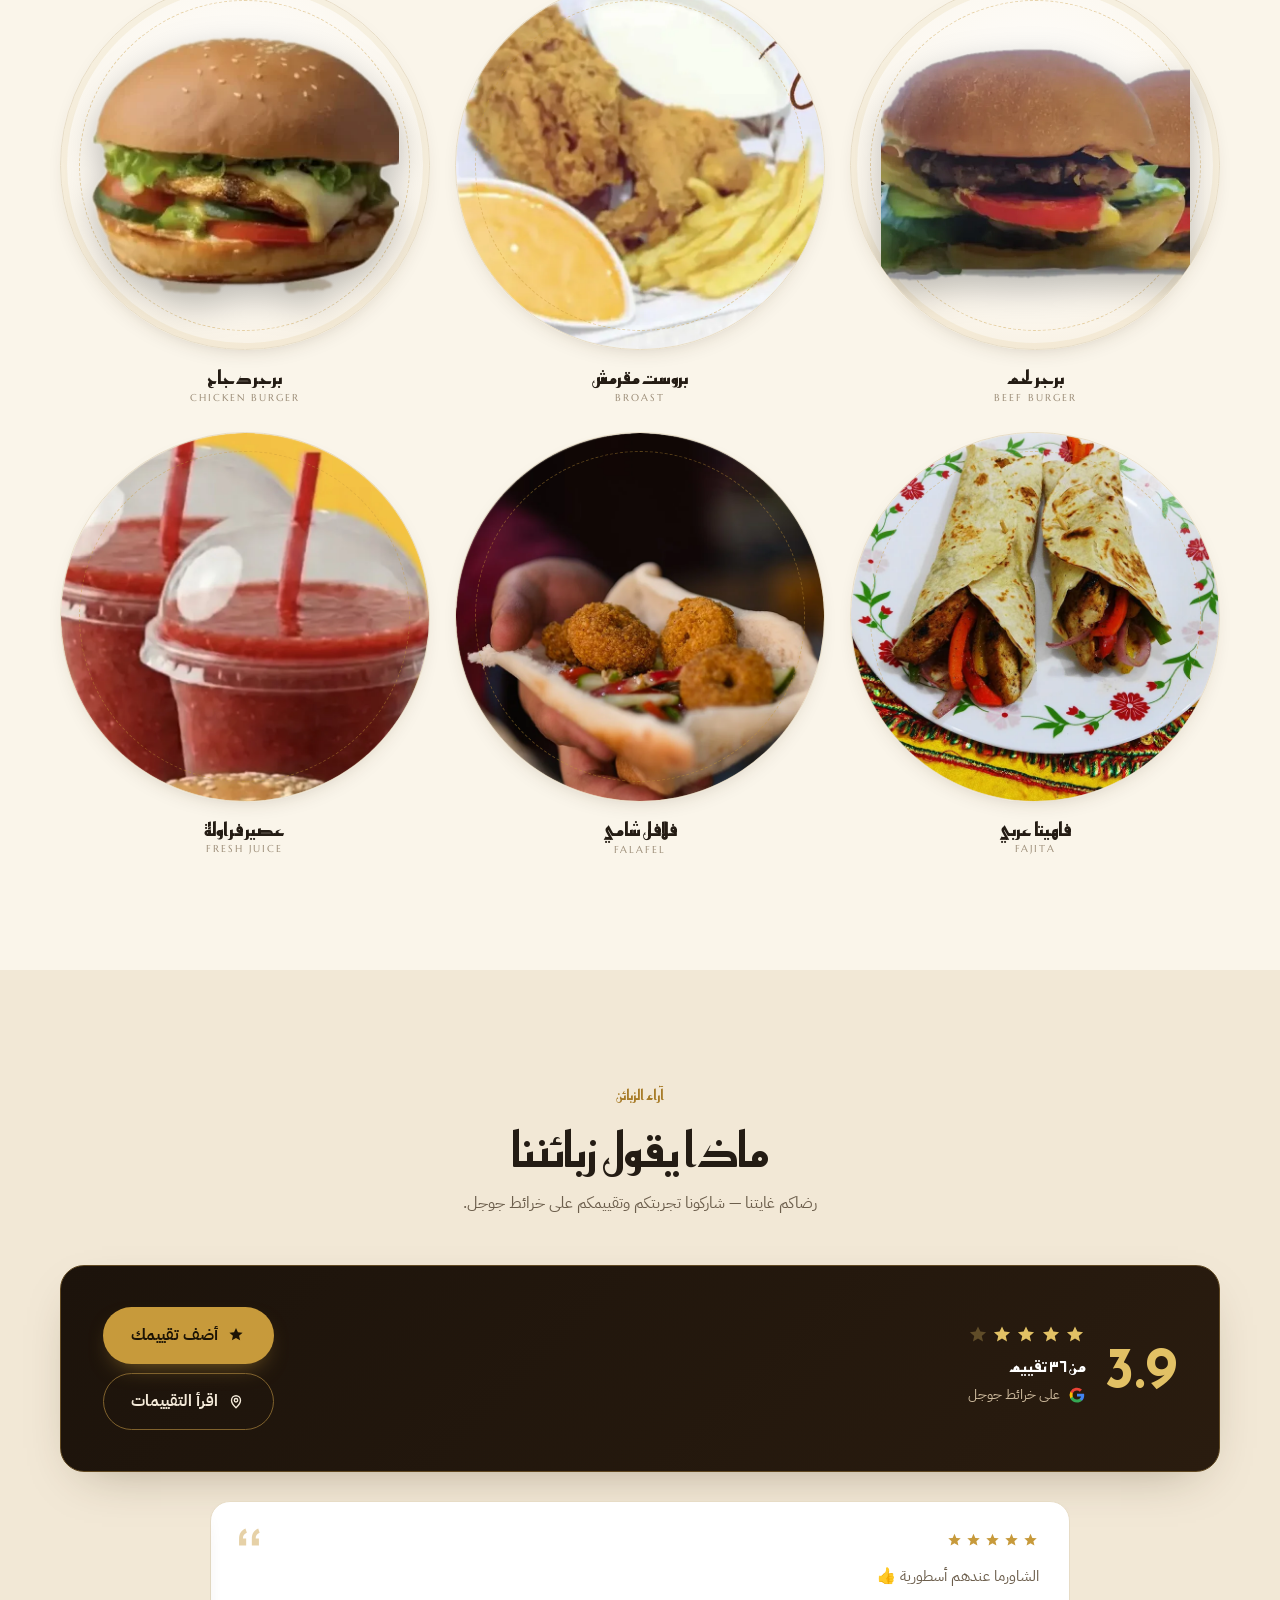
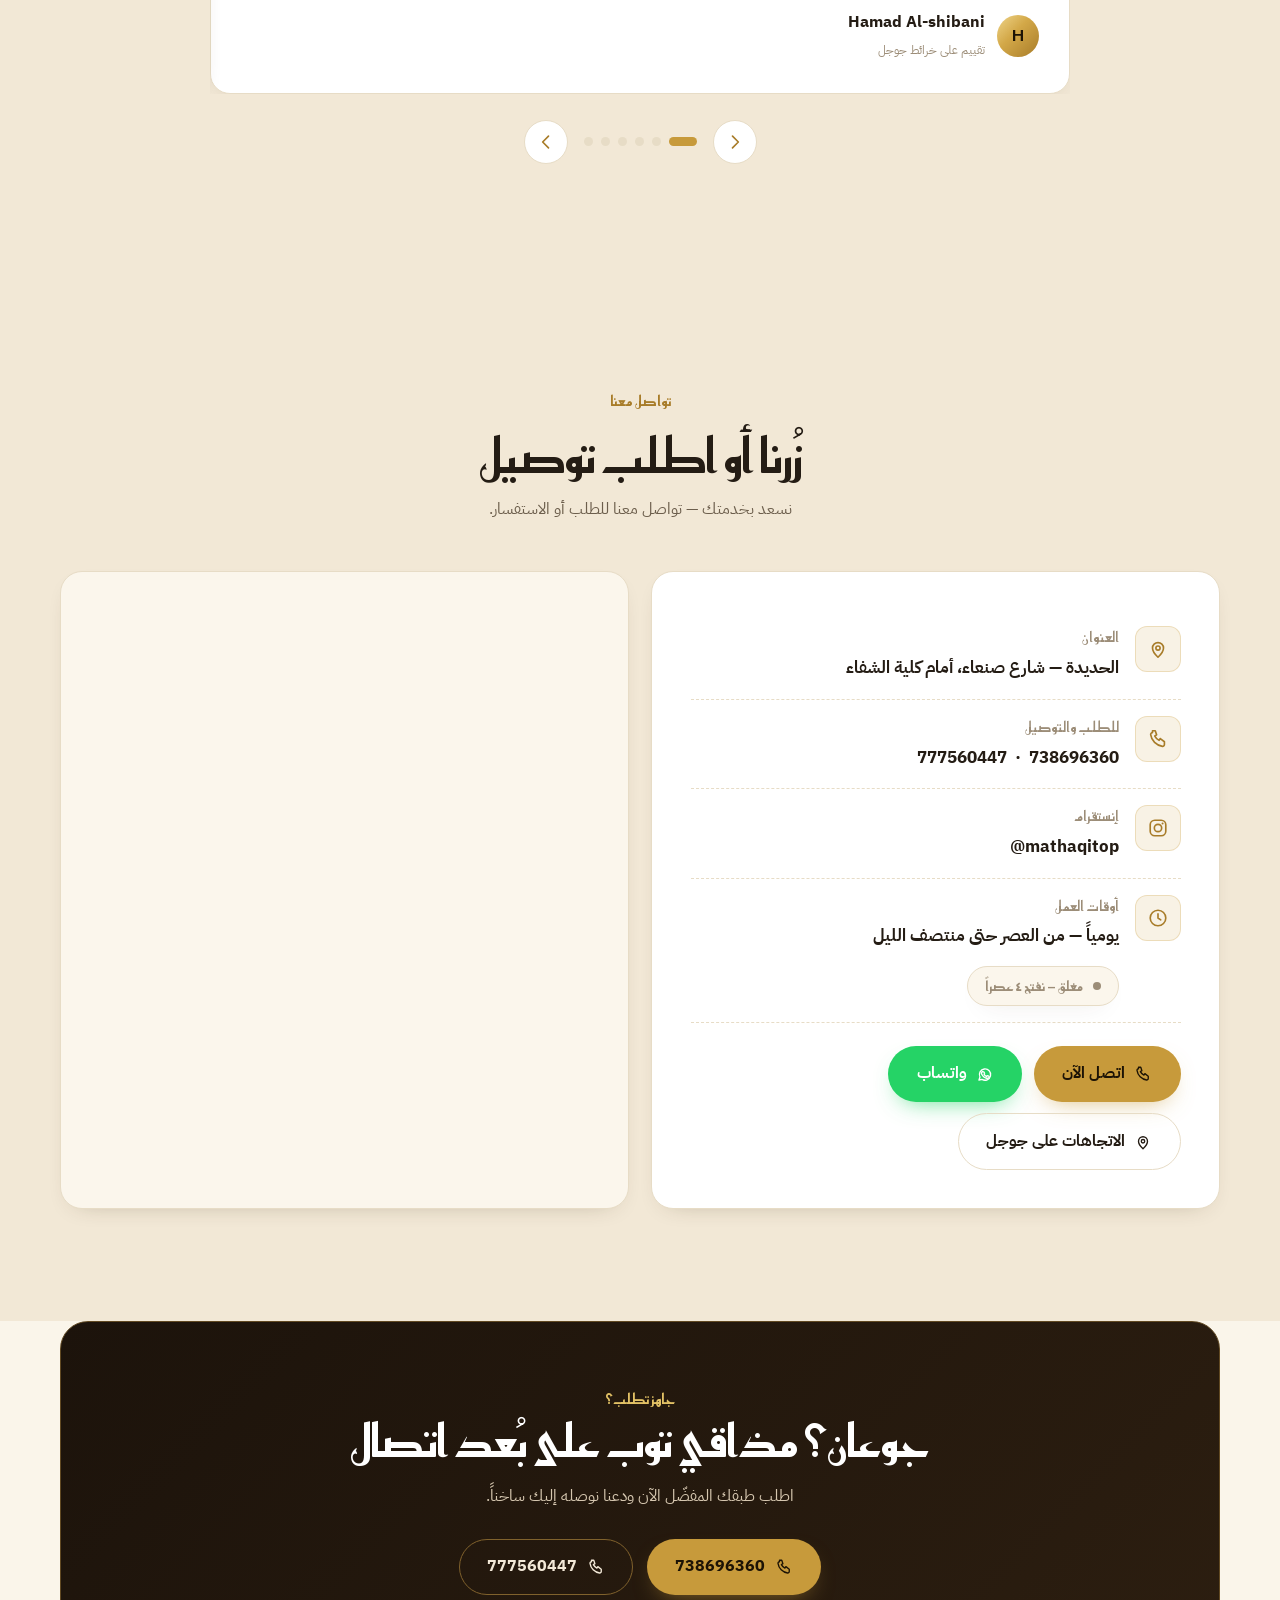
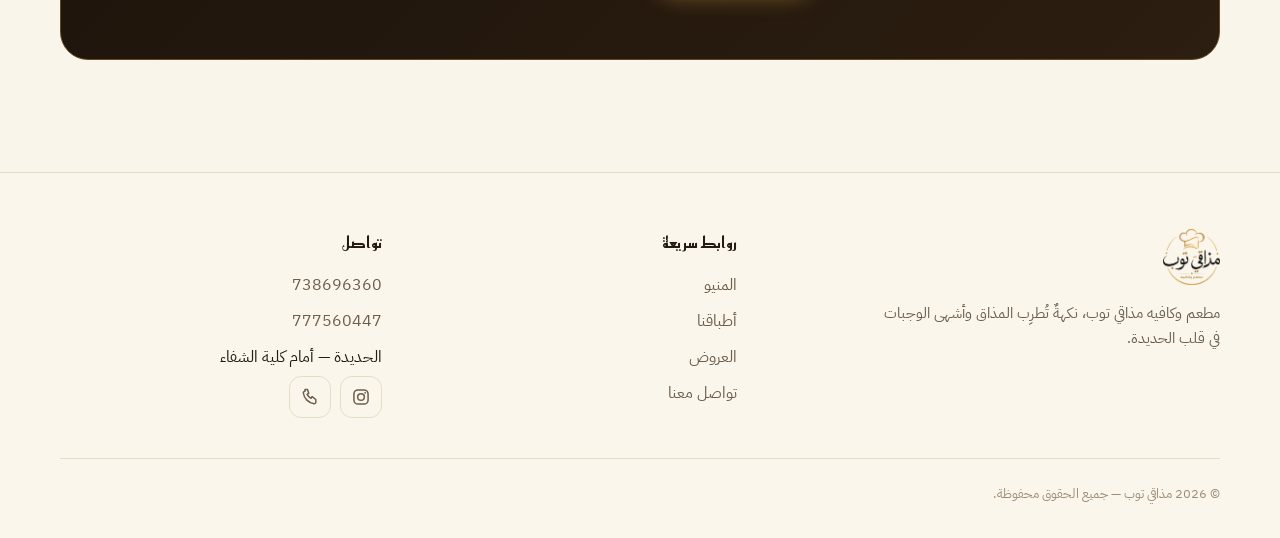
==== commit 5dec83e1: "الهيرو: بانر إعلانات مستطيل بنفس بنية متجر القاضي أُلغيت شريحة الهوية والهيرو الطويل تماماً؛ الصفحة " ====
--- a/index.html
+++ b/index.html
@@ -25,7 +25,7 @@
   <link rel="preconnect" href="https://fonts.gstatic.com" crossorigin />
   <link href="https://fonts.googleapis.com/css2?family=Aref+Ruqaa:wght@400;700&family=Reem+Kufi:wght@400;500;600;700&family=IBM+Plex+Sans+Arabic:wght@300;400;500;600;700&family=Marcellus&display=swap" rel="stylesheet" />
 
-  <link rel="stylesheet" href="assets/css/styles.css?v=14" />
+  <link rel="stylesheet" href="assets/css/styles.css?v=16" />
   <script>
     /* set theme before paint to avoid flash */
     (function(){try{var s=localStorage.getItem('mt-theme');var d=window.matchMedia&&matchMedia('(prefers-color-scheme:dark)').matches;document.documentElement.setAttribute('data-theme',s||(d?'dark':'light'));}catch(e){}})();
@@ -647,141 +647,99 @@
 </header>
 
 <main>
-<!-- ===================== HERO — brand + auto-playing offer ads ===================== -->
-<section class="hero" id="home">
+<!-- ===================== HERO BANNER — auto-playing offer ads ===================== -->
+<h1 class="sr-only">مذاقي توب — مطعم وكافيه في الحديدة</h1>
+<section class="banner" id="home">
   <div class="wrap">
-    <div class="hslider hslider--hero" data-hslider data-hs-auto="6500" id="heroSlider">
-      <button class="hslider__arrow hslider__arrow--prev" type="button" data-hs="prev" aria-label="السابق" hidden><svg><use href="#ic-chev-r"/></svg></button>
-      <button class="hslider__arrow hslider__arrow--next" type="button" data-hs="next" aria-label="التالي" hidden><svg><use href="#ic-chev-l"/></svg></button>
-
+    <div class="hslider hslider--banner" data-hslider data-hs-auto="5000" id="heroSlider">
       <div class="hslider__track" data-hs-track>
-
-        <!-- الشريحة الأولى: هوية المطعم (تحمل عنوان الصفحة H1) -->
-        <div class="hero__grid hslider__slide">
-
-    <div class="hero__copy">
-      <div class="hero__eyebrow kicker" data-hero-eyebrow>مطعم وكافيه · الحديدة</div>
-      <h1 class="display">نكهةٌ تُطرِب المذاق<br/>من <span class="word">مذاقي توب</span></h1>
-      <p class="hero__sub" data-hero-sub>شاورما ع الفحم، برجر، بيتزا، بروست، زنجر وفاهيتا — تُحضَّر طازجة يومياً بأيدٍ ماهرة ونكهةٍ تُدمن.</p>
-      <p class="hero__latin">Mathaqi Top — Restaurant &amp; Café</p>
-
-      <div class="hero__cta">
-        <a class="btn" href="#menu"><svg><use href="#ic-utensils"/></svg> تصفّح المنيو</a>
-        <a class="btn btn--ghost" href="tel:+967777560447"><svg><use href="#ic-scooter"/></svg> اطلب توصيل</a>
-      </div>
-
-      <div class="hero__phones">
-        <a href="tel:+967738696360"><svg><use href="#ic-phone"/></svg> 738696360</a>
-        <a href="tel:+967777560447"><svg><use href="#ic-phone"/></svg> 777560447</a>
-      </div>
-    </div>
-
-    <div class="hero__art">
-      <svg class="hero__ring" viewBox="0 0 100 100" aria-hidden="true">
-        <circle cx="50" cy="50" r="48" fill="none" stroke="currentColor" stroke-width=".5" stroke-dasharray="0.4 3.2" stroke-linecap="round"/>
-      </svg>
-      <svg class="hero__spark s1" viewBox="0 0 24 24" aria-hidden="true"><use href="#ic-spark"/></svg>
-      <svg class="hero__spark s2" viewBox="0 0 24 24" aria-hidden="true"><use href="#ic-spark"/></svg>
-      <div class="hero__medallion">
-        <img class="logo-light" src="assets/img/logo.png" alt="شعار مذاقي توب — مطعم وكافيه" />
-        <img class="logo-dark"  src="assets/img/logo-dark.png" alt="شعار مذاقي توب — مطعم وكافيه" />
-      </div>
-    </div>
-        </div>
-
-        <!-- شرائح العروض — تُستبدل من لوحة التحكم عند ربط قاعدة البيانات -->
-        <article class="promo hslider__slide">
-          <div class="promo__body">
-            <span class="offer__badge"><svg class="offer__badge-ic"><use href="#ic-flame"/></svg> عرض الخميس والجمعة</span>
-            <h2>زنجر أو فاهيتا + شاورما عربي + برجر دجاج</h2>
-            <p>ثلاث وجبات في عرض واحد.</p>
-            <div class="promo__foot">
-              <div class="offer__price"><span class="old">2650</span><span class="new">2000 <span class="cur riyal" aria-label="ريال">&#x20C1;</span></span></div>
-              <a class="btn" href="tel:+967738696360"><svg><use href="#ic-phone"/></svg> اطلب العرض</a>
-            </div>
-          </div>
-          <div class="promo__art"><img src="assets/img/food/zinger.webp" alt="عرض الخميس والجمعة" /></div>
-        </article>
-
-        <article class="promo hslider__slide">
-          <div class="promo__body">
-            <span class="offer__badge"><svg class="offer__badge-ic"><use href="#ic-flame"/></svg> عرض الخميس والجمعة</span>
-            <h2>زنجر أو فاهيتا + شاورما عربي + برجر لحم</h2>
-            <p>ثلاث وجبات في عرض واحد.</p>
-            <div class="promo__foot">
-              <div class="offer__price"><span class="old">2800</span><span class="new">2300 <span class="cur riyal" aria-label="ريال">&#x20C1;</span></span></div>
-              <a class="btn" href="tel:+967738696360"><svg><use href="#ic-phone"/></svg> اطلب العرض</a>
-            </div>
-          </div>
-          <div class="promo__art"><img src="assets/img/food/shawarma-hero.webp" alt="عرض الخميس والجمعة" loading="lazy" /></div>
-        </article>
-
-        <article class="promo hslider__slide">
-          <div class="promo__body">
-            <span class="offer__badge">الثالث مجاناً</span>
-            <h2>٣ برجر لحم</h2>
-            <p>اشترِ ٢ والثالث علينا — لحم طازج.</p>
-            <div class="promo__foot">
-              <div class="offer__price"><span class="old">3000</span><span class="new">2000 <span class="cur riyal" aria-label="ريال">&#x20C1;</span></span></div>
-              <a class="btn" href="tel:+967738696360"><svg><use href="#ic-phone"/></svg> اطلب العرض</a>
-            </div>
-          </div>
-          <div class="promo__art promo__art--cover"><img src="assets/img/food/burger.webp" alt="٣ برجر لحم" loading="lazy" /></div>
-        </article>
-
-        <article class="promo hslider__slide">
-          <div class="promo__body">
-            <span class="offer__badge">الثالث مجاناً</span>
-            <h2>٣ برجر دجاج</h2>
-            <p>اشترِ ٢ والثالث علينا — دجاج مشوي.</p>
-            <div class="promo__foot">
-              <div class="offer__price"><span class="old">2250</span><span class="new">1500 <span class="cur riyal" aria-label="ريال">&#x20C1;</span></span></div>
-              <a class="btn" href="tel:+967738696360"><svg><use href="#ic-phone"/></svg> اطلب العرض</a>
-            </div>
-          </div>
-          <div class="promo__art promo__art--cover"><img src="assets/img/food/chkburger.webp" alt="٣ برجر دجاج" loading="lazy" /></div>
-        </article>
-
-        <article class="promo hslider__slide">
-          <div class="promo__body">
-            <span class="offer__badge gold">برجر + عصير</span>
-            <h2>برجر وعصير فراولة</h2>
-            <p>إثنين برجر عليك وإثنين عصير فراولة علينا.</p>
-            <div class="promo__foot">
-              <div class="offer__price"><span class="new">يبدأ 1500 <span class="cur riyal" aria-label="ريال">&#x20C1;</span></span></div>
-              <a class="btn" href="tel:+967738696360"><svg><use href="#ic-phone"/></svg> اطلب العرض</a>
-            </div>
-          </div>
-          <div class="promo__art promo__art--round"><img src="assets/img/food/juice.webp" alt="برجر وعصير فراولة" loading="lazy" /></div>
-        </article>
-
-        <article class="promo hslider__slide">
-          <div class="promo__body">
-            <span class="offer__badge">كومبو العائلة</span>
-            <h2>بيتزا خضار + قطعتين بروست + برجر دجاج</h2>
-            <p>وجبة متكاملة تكفي المجموعة — عرض الخميس والجمعة.</p>
-            <div class="promo__foot">
-              <div class="offer__price"><span class="old">4000</span><span class="new">3000 <span class="cur riyal" aria-label="ريال">&#x20C1;</span></span></div>
-              <a class="btn" href="tel:+967738696360"><svg><use href="#ic-phone"/></svg> اطلب العرض</a>
-            </div>
-          </div>
-          <div class="promo__art promo__art--round"><img src="assets/img/food/pizza.webp" alt="كومبو العائلة" loading="lazy" /></div>
-        </article>
-
-        <article class="promo promo--disc hslider__slide">
-          <div class="promo__body">
-            <span class="offer__badge gold">لطلاب الثانوية</span>
-            <h2>خصم خاص</h2>
-            <p>سارع بالاستفادة من العروض — خصم ٢٠٪ لطلاب الثانوية.</p>
-            <div class="promo__foot">
-              <a class="btn" href="tel:+967738696360"><svg><use href="#ic-phone"/></svg> اطلب العرض</a>
-            </div>
-          </div>
-          <div class="promo__art promo__art--big"><span class="promo__big">20%</span></div>
-        </article>
-
-      </div>
-
+        <a class="ad hslider__slide" href="tel:+967738696360">
+          <img class="ad__bg" src="assets/img/food/zinger.webp" alt="" aria-hidden="true" />
+          <img class="ad__img" src="assets/img/food/zinger.webp" alt="زنجر أو فاهيتا + شاورما عربي + برجر دجاج" />
+          <span class="ad__scrim" aria-hidden="true"></span>
+          <span class="ad__badge"><svg class="ad__badge-ic"><use href="#ic-flame"/></svg> عرض الخميس والجمعة</span>
+          <span class="ad__body">
+            <span class="ad__title">زنجر أو فاهيتا + شاورما عربي + برجر دجاج</span>
+            <span class="ad__sub">ثلاث وجبات في عرض واحد</span>
+            <span class="ad__price"><s>2650</s><b>2000 <span class="cur riyal" aria-label="ريال">&#x20C1;</span></b></span>
+            <span class="ad__cta"><svg><use href="#ic-phone"/></svg> اطلب الآن</span>
+          </span>
+        </a>
+        <a class="ad hslider__slide" href="tel:+967738696360">
+          <img class="ad__bg" src="assets/img/food/shawarma-hero.webp" alt="" aria-hidden="true" loading="lazy" />
+          <img class="ad__img" src="assets/img/food/shawarma-hero.webp" alt="زنجر أو فاهيتا + شاورما عربي + برجر لحم" loading="lazy" />
+          <span class="ad__scrim" aria-hidden="true"></span>
+          <span class="ad__badge"><svg class="ad__badge-ic"><use href="#ic-flame"/></svg> عرض الخميس والجمعة</span>
+          <span class="ad__body">
+            <span class="ad__title">زنجر أو فاهيتا + شاورما عربي + برجر لحم</span>
+            <span class="ad__sub">ثلاث وجبات في عرض واحد</span>
+            <span class="ad__price"><s>2800</s><b>2300 <span class="cur riyal" aria-label="ريال">&#x20C1;</span></b></span>
+            <span class="ad__cta"><svg><use href="#ic-phone"/></svg> اطلب الآن</span>
+          </span>
+        </a>
+        <a class="ad hslider__slide" href="tel:+967738696360">
+          <img class="ad__bg" src="assets/img/food/burger.webp" alt="" aria-hidden="true" loading="lazy" />
+          <img class="ad__img" src="assets/img/food/burger.webp" alt="٣ برجر لحم" loading="lazy" />
+          <span class="ad__scrim" aria-hidden="true"></span>
+          <span class="ad__badge">الثالث مجاناً</span>
+          <span class="ad__body">
+            <span class="ad__title">٣ برجر لحم</span>
+            <span class="ad__sub">اشترِ ٢ والثالث علينا</span>
+            <span class="ad__price"><s>3000</s><b>2000 <span class="cur riyal" aria-label="ريال">&#x20C1;</span></b></span>
+            <span class="ad__cta"><svg><use href="#ic-phone"/></svg> اطلب الآن</span>
+          </span>
+        </a>
+        <a class="ad hslider__slide" href="tel:+967738696360">
+          <img class="ad__bg" src="assets/img/food/chkburger.webp" alt="" aria-hidden="true" loading="lazy" />
+          <img class="ad__img" src="assets/img/food/chkburger.webp" alt="٣ برجر دجاج" loading="lazy" />
+          <span class="ad__scrim" aria-hidden="true"></span>
+          <span class="ad__badge">الثالث مجاناً</span>
+          <span class="ad__body">
+            <span class="ad__title">٣ برجر دجاج</span>
+            <span class="ad__sub">اشترِ ٢ والثالث علينا</span>
+            <span class="ad__price"><s>2250</s><b>1500 <span class="cur riyal" aria-label="ريال">&#x20C1;</span></b></span>
+            <span class="ad__cta"><svg><use href="#ic-phone"/></svg> اطلب الآن</span>
+          </span>
+        </a>
+        <a class="ad hslider__slide" href="tel:+967738696360">
+          <img class="ad__bg" src="assets/img/food/juice.webp" alt="" aria-hidden="true" loading="lazy" />
+          <img class="ad__img" src="assets/img/food/juice.webp" alt="برجر وعصير فراولة" loading="lazy" />
+          <span class="ad__scrim" aria-hidden="true"></span>
+          <span class="ad__badge gold">برجر + عصير</span>
+          <span class="ad__body">
+            <span class="ad__title">برجر وعصير فراولة</span>
+            <span class="ad__sub">إثنين برجر وإثنين عصير فراولة</span>
+            <span class="ad__price"><b>يبدأ 1500 <span class="cur riyal" aria-label="ريال">&#x20C1;</span></b></span>
+            <span class="ad__cta"><svg><use href="#ic-phone"/></svg> اطلب الآن</span>
+          </span>
+        </a>
+        <a class="ad hslider__slide" href="tel:+967738696360">
+          <img class="ad__bg" src="assets/img/food/pizza.webp" alt="" aria-hidden="true" loading="lazy" />
+          <img class="ad__img" src="assets/img/food/pizza.webp" alt="بيتزا خضار + قطعتين بروست + برجر دجاج" loading="lazy" />
+          <span class="ad__scrim" aria-hidden="true"></span>
+          <span class="ad__badge">كومبو العائلة</span>
+          <span class="ad__body">
+            <span class="ad__title">بيتزا خضار + قطعتين بروست + برجر دجاج</span>
+            <span class="ad__sub">وجبة متكاملة تكفي المجموعة</span>
+            <span class="ad__price"><s>4000</s><b>3000 <span class="cur riyal" aria-label="ريال">&#x20C1;</span></b></span>
+            <span class="ad__cta"><svg><use href="#ic-phone"/></svg> اطلب الآن</span>
+          </span>
+        </a>
+        <a class="ad hslider__slide ad--plain" href="tel:+967738696360">
+          <span class="ad__big">20%</span>
+          <span class="ad__scrim" aria-hidden="true"></span>
+          <span class="ad__badge gold">لطلاب الثانوية</span>
+          <span class="ad__body">
+            <span class="ad__title">خصم خاص لطلاب الثانوية</span>
+            <span class="ad__sub">سارع بالاستفادة من العروض</span>
+            
+            <span class="ad__cta"><svg><use href="#ic-phone"/></svg> اطلب الآن</span>
+          </span>
+        </a>
+      </div>
+
+      <button class="hslider__arrow hslider__arrow--prev" type="button" data-hs="prev" aria-label="الإعلان السابق" hidden><svg><use href="#ic-chev-r"/></svg></button>
+      <button class="hslider__arrow hslider__arrow--next" type="button" data-hs="next" aria-label="الإعلان التالي" hidden><svg><use href="#ic-chev-l"/></svg></button>
       <div class="hslider__nav"><div class="hslider__dots" data-hs-dots></div></div>
     </div>
   </div>
@@ -1177,9 +1135,9 @@
 
 <button class="to-top" aria-label="العودة للأعلى"><svg><use href="#ic-arrow-up"/></svg></button>
 
-<script src="assets/js/mt-config.js?v=14"></script>
-<script src="assets/js/reviews.js?v=14" defer></script>
-<script src="assets/js/main.js?v=14" defer></script>
-<script src="assets/js/content.js?v=14" defer></script>
+<script src="assets/js/mt-config.js?v=16"></script>
+<script src="assets/js/reviews.js?v=16" defer></script>
+<script src="assets/js/main.js?v=16" defer></script>
+<script src="assets/js/content.js?v=16" defer></script>
 </body>
 </html>
--- a/assets/css/styles.css
+++ b/assets/css/styles.css
@@ -270,43 +270,137 @@
   body.nav-open { overflow: hidden; }
 }
 
-/* ----------  Hero  ---------- */
-.hero { position: relative; padding: clamp(3rem, 7vw, 5.5rem) 0 clamp(4rem, 8vw, 6rem); overflow: hidden; }
-.hero__grid {
-  display: grid; grid-template-columns: 1.15fr .85fr; align-items: center; gap: clamp(2rem, 5vw, 4rem);
-}
-.hero__eyebrow { margin-bottom: 1.2rem; }
-.hero h1 { font-size: clamp(2.8rem, 7.4vw, 5.4rem); margin-bottom: 1.1rem; letter-spacing: -.5px; }
-.hero h1 .word { background: var(--grad-gold); -webkit-background-clip: text; background-clip: text; -webkit-text-fill-color: transparent; color: transparent; }
-.hero__sub { font-size: clamp(1.05rem, 2.2vw, 1.28rem); color: var(--ink-soft); max-width: 46ch; margin-bottom: .4rem; }
-.hero__latin { font-family: "Marcellus", serif; letter-spacing: 5px; text-transform: uppercase; font-size: .8rem; color: var(--ink-faint); margin-bottom: 2rem; }
-.hero__cta { display: flex; flex-wrap: wrap; gap: .9rem; margin-bottom: 2rem; }
-.hero__phones { display: flex; flex-wrap: wrap; gap: .5rem 1.4rem; color: var(--ink-soft); font-size: .95rem; }
-.hero__phones a { display: inline-flex; align-items: center; gap: .5rem; font-weight: 700; color: var(--ink); direction: ltr; }
-.hero__phones a:hover { color: var(--gold-deep); }
-.hero__phones svg { width: 16px; height: 16px; color: var(--gold); }
-
-/* hero medallion / signature artwork */
-.hero__art { position: relative; display: grid; place-items: center; aspect-ratio: 1; }
-.hero__medallion {
-  position: relative; width: min(420px, 78%); aspect-ratio: 1; border-radius: 50%;
-  display: grid; place-items: center;
-  background:
-    radial-gradient(circle at 50% 42%, var(--panel), var(--panel-2) 70%, var(--bg-2));
-  border: 1px solid var(--line);
-  box-shadow: var(--shadow), inset 0 0 0 10px color-mix(in oklab, var(--gold) 10%, transparent);
-}
-.hero__medallion img { width: 74%; height: 74%; object-fit: contain; }
-.hero__medallion .logo-light { display: var(--logo-light); }
-.hero__medallion .logo-dark  { display: var(--logo-dark); }
-/* rotating dotted gold ring */
-.hero__ring { position: absolute; inset: -2%; color: var(--gold); opacity: .55; animation: spin 60s linear infinite; }
-@media (prefers-reduced-motion: reduce) { .hero__ring { animation: none; } }
-@keyframes spin { to { transform: rotate(360deg); } }
-.hero__spark { position: absolute; color: var(--gold-soft); filter: drop-shadow(0 0 6px rgba(226,193,101,.6)); }
-.hero__spark.s1 { top: 4%; inset-inline-start: 12%; width: 26px; animation: float 6s ease-in-out infinite; }
-.hero__spark.s2 { bottom: 8%; inset-inline-end: 6%; width: 20px; animation: float 7s ease-in-out infinite .8s; }
-@keyframes float { 0%,100%{ transform: translateY(0) rotate(0); } 50%{ transform: translateY(-12px) rotate(8deg);} }
+/* ----------  Hero banner: rectangular auto-playing offer ads  ----------
+   Shape and furniture follow the reference store: a wide rounded rectangle
+   directly under the header (21/9 on phones, 2/1 from md up), copy centred at
+   the bottom over a dark bottom-up scrim, with arrows and dots sitting inside
+   the frame. Every image also paints a blurred copy of itself behind, so a
+   product cut-out or a portrait photo still fills the banner cleanly. */
+.sr-only {
+  position: absolute; width: 1px; height: 1px; padding: 0; margin: -1px;
+  overflow: hidden; clip: rect(0 0 0 0); white-space: nowrap; border: 0;
+}
+.banner { padding: 1rem 0 1.5rem; }
+@media (min-width: 768px) { .banner { padding: 1.5rem 0 2rem; } }
+
+.hslider--banner { --hs-slide: 100%; --hs-gap: .75rem; }
+.hslider--banner .hslider__track { padding: 0; margin-inline: 0; scroll-padding-inline: 0; }
+
+.ad {
+  position: relative; display: block; overflow: hidden; isolation: isolate;
+  /* the reference runs 21/9 on phones, but its slides are pre-made artwork;
+     ours carry live Arabic titles + prices, so 16/9 keeps the same banner
+     shape with room to actually read them */
+  aspect-ratio: 16 / 9; border-radius: 1rem;
+  background: #191309; border: 1px solid rgba(255,255,255,.10);
+  box-shadow: 0 8px 30px rgba(10,10,10,.15);
+}
+@media (min-width: 768px) { .ad { aspect-ratio: 2 / 1; border-radius: 1.5rem; } }
+
+/* blurred fill so any aspect ratio looks intentional */
+.ad__bg {
+  position: absolute; inset: 0; width: 100%; height: 100%; object-fit: cover;
+  transform: scale(1.15); filter: blur(26px) brightness(.5) saturate(1.1);
+  pointer-events: none;
+}
+.ad__img {
+  position: absolute; inset: 0; width: 100%; height: 100%; object-fit: contain;
+  /* lift the product clear of the copy sitting at the bottom */
+  padding: 3% 4% 21%;
+  transition: transform .7s cubic-bezier(.2,.8,.2,1);
+}
+.ad:hover .ad__img { transform: scale(1.03); }
+
+.ad__scrim {
+  position: absolute; inset: 0; pointer-events: none;
+  background: linear-gradient(to top, rgba(0,0,0,.72), rgba(0,0,0,.3) 52%, rgba(0,0,0,.1));
+}
+
+.ad__badge {
+  position: absolute; inset-block-start: .7rem; inset-inline-start: .8rem; z-index: 3;
+  display: inline-flex; align-items: center; gap: .35rem;
+  padding: .28rem .7rem; border-radius: 999px;
+  background: var(--ember); color: #fff; font-weight: 700; font-size: clamp(.62rem, 2vw, .78rem);
+  box-shadow: 0 8px 18px -10px rgba(193,91,52,.9);
+}
+.ad__badge.gold { background: var(--gold); color: #1c1305; }
+.ad__badge-ic { width: 13px; height: 13px; }
+
+.ad__body {
+  position: absolute; inset: 0; z-index: 2;
+  display: flex; flex-direction: column; align-items: center; justify-content: flex-end;
+  gap: .3rem; text-align: center; color: #fff;
+  padding: 0 1.2rem 1.9rem;
+}
+@media (min-width: 768px) { .ad__body { gap: .5rem; padding: 0 2rem 3rem; } }
+
+
+.ad__title {
+  font-family: "Reem Kufi", sans-serif; font-weight: 700; line-height: 1.35;
+  font-size: clamp(.88rem, 3.1vw, 2.1rem); max-width: 24ch;
+  text-shadow: 0 3px 12px rgba(0,0,0,.55);
+  display: -webkit-box; -webkit-line-clamp: 2; -webkit-box-orient: vertical; overflow: hidden;
+}
+.ad__sub {
+  font-size: clamp(.66rem, 1.9vw, 1.05rem); color: rgba(255,255,255,.85);
+  text-shadow: 0 2px 8px rgba(0,0,0,.5);
+  display: -webkit-box; -webkit-line-clamp: 1; -webkit-box-orient: vertical; overflow: hidden;
+}
+/* on a phone the strip is short — the title and price carry the message */
+@media (max-width: 767px) { .ad__sub { display: none; } }
+.ad__price { display: inline-flex; align-items: baseline; gap: .45rem; font-family: "Reem Kufi", sans-serif; }
+.ad__price s { color: rgba(255,255,255,.6); font-size: clamp(.64rem, 1.9vw, .95rem); }
+.ad__price b { color: var(--gold-soft); font-size: clamp(1rem, 3.4vw, 2rem); white-space: nowrap;
+  text-shadow: 0 3px 12px rgba(0,0,0,.5); }
+.ad__price .cur { font-size: .62em; opacity: .85; }
+
+.ad__cta {
+  display: none; align-items: center; gap: .4rem; margin-top: .3rem;
+  padding: .5rem 1.4rem; border-radius: 999px;
+  background: var(--gold); color: #1c1305; font-weight: 700; font-size: .92rem;
+  box-shadow: 0 10px 24px -12px rgba(199,154,59,.9);
+  transition: transform .25s, box-shadow .25s;
+}
+@media (min-width: 768px) { .ad__cta { display: inline-flex; } }
+.ad:hover .ad__cta { transform: translateY(-2px); box-shadow: 0 16px 30px -14px rgba(199,154,59,.95); }
+.ad__cta svg { width: 15px; height: 15px; }
+
+.ad--plain { background: linear-gradient(140deg, #1c130b, #3a280f); }
+.ad--plain .ad__scrim { background: linear-gradient(to top, rgba(0,0,0,.55), transparent 60%); }
+.ad__big {
+  position: absolute; inset-block-start: 34%; inset-inline: 0; transform: translateY(-50%);
+  text-align: center; font-family: "Reem Kufi", sans-serif; font-weight: 700; line-height: 1;
+  font-size: clamp(2.2rem, 9vw, 4.6rem); color: var(--gold-soft);
+  text-shadow: 0 16px 34px rgba(0,0,0,.5);
+}
+
+/* arrows + dots live inside the frame, like the reference */
+.hslider--banner .hslider__arrow {
+  position: absolute; inset-block-start: 50%; transform: translateY(-50%); z-index: 4;
+  width: 42px; height: 42px; border-radius: 50%;
+  background: rgba(255,255,255,.16); border: 1px solid rgba(255,255,255,.14);
+  color: #fff; box-shadow: none;
+  -webkit-backdrop-filter: blur(6px); backdrop-filter: blur(6px);
+  opacity: 0; transition: opacity .3s, background .25s;
+}
+.hslider--banner .hslider__arrow:hover { background: rgba(255,255,255,.32); transform: translateY(-50%); }
+.hslider--banner:hover .hslider__arrow:not([disabled]) { opacity: 1; }
+.hslider--banner .hslider__arrow--prev { inset-inline-start: .9rem; }
+.hslider--banner .hslider__arrow--next { inset-inline-end: .9rem; }
+@media (min-width: 768px) { .hslider--banner .hslider__arrow { width: 48px; height: 48px; } }
+
+.hslider--banner .hslider__nav {
+  position: absolute; inset-block-end: .7rem; inset-inline: 0; z-index: 4;
+  margin: 0; pointer-events: none;
+}
+@media (min-width: 768px) { .hslider--banner .hslider__nav { inset-block-end: 1rem; } }
+.hslider--banner .hslider__dots { pointer-events: auto; gap: .3rem; }
+.hslider--banner .hslider__dot {
+  width: 8px; height: 8px; background: rgba(255,255,255,.45);
+  box-shadow: 0 1px 4px rgba(0,0,0,.4);
+}
+.hslider--banner .hslider__dot:hover { background: rgba(255,255,255,.7); }
+.hslider--banner .hslider__dot.active { background: #fff; width: 26px; }
 
 /* ----------  Marquee strip  ---------- */
 .strip { border-block: 1px solid var(--line); background: color-mix(in oklab, var(--gold) 8%, var(--bg)); overflow: hidden; }
@@ -459,69 +553,7 @@
   background: radial-gradient(40% 30% at 50% 78%, rgba(244,166,60,.35), transparent 70%); }
 .signature__spark { position: absolute; bottom: 8%; inset-inline-start: 12%; width: 46px; color: var(--gold-soft); opacity: .8; animation: flicker 2.6s ease-in-out infinite; }
 
-/* ----------  Hero carousel: brand slide + auto-playing offer ads  ---------- */
-.hslider--hero { --hs-slide: 100%; --hs-gap: 1rem; }
-.hslider--hero .hslider__track { padding-block: .2rem 1rem; align-items: stretch; }
-/* the slides ARE the brand grid / promo cards — only give them a common floor
-   so a short offer still fills the frame and autoplay never jolts the height */
-.hslider--hero .hslider__slide { min-height: clamp(400px, 62svh, 560px); }
-.hslider--hero .hslider__arrow--prev { inset-inline-start: -1rem; }
-.hslider--hero .hslider__arrow--next { inset-inline-end: -1rem; }
-.hslider--hero .hslider__nav { margin-top: .2rem; }
-
-/* promo banner = one offer, presented as a wide advert */
-.promo {
-  display: grid; grid-template-columns: 1fr .85fr; align-items: center;
-  border-radius: 28px; overflow: hidden;
-  background: linear-gradient(135deg, #1c130b, #2a1c0f); color: #f3e9d8;
-  border: 1px solid color-mix(in oklab, var(--gold) 32%, #3a2a16); box-shadow: var(--shadow);
-}
-.promo__body { padding: clamp(1.6rem, 4vw, 3.2rem); }
-.promo__body h2 { color: #fff; font-size: clamp(1.35rem, 3.2vw, 2.15rem); margin: .8rem 0 .5rem; line-height: 1.4; }
-.promo__body p { color: #cbb89b; margin-bottom: 1.4rem; font-size: .96rem; }
-.promo .offer__badge { position: static; display: inline-flex; }
-.promo__foot { display: flex; align-items: center; gap: 1.2rem; flex-wrap: wrap; }
-.promo .offer__price .old { color: #9c8a72; }
-.promo .offer__price .new { color: var(--gold-soft); font-size: 1.9rem; }
-.promo .offer__price .cur { color: var(--gold-soft); }
-
-.promo__art {
-  position: relative; align-self: stretch; display: grid;
-  grid-template: minmax(0, 1fr) / minmax(0, 1fr); place-items: center; overflow: hidden;
-  min-height: 220px;
-  background: radial-gradient(62% 62% at 50% 55%, rgba(193,91,52,.30), transparent 72%);
-}
-.promo__art img { width: var(--promo-img-w, min(82%, 300px)); height: auto; transform: rotate(-7deg);
-  filter: drop-shadow(0 22px 30px rgba(0,0,0,.5)); }
-.promo__art--cover img { width: 100%; height: 100%; object-fit: cover; transform: none; filter: none; }
-.promo__art--round img { width: 100%; height: 100%; object-fit: contain; padding: 6%; transform: none; }
-.promo__art--big { background: linear-gradient(150deg, #1c130b, #33230f); }
-.promo__big { font-family: "Reem Kufi", sans-serif; font-weight: 700; line-height: 1;
-  font-size: clamp(3.4rem, 11vw, 5.6rem); color: var(--gold-soft); text-shadow: 0 16px 34px rgba(0,0,0,.5); }
-
-@media (max-width: 860px) {
-  /* the artwork absorbs the leftover height, so a short offer never leaves a
-     dead band under it when the track matches the tallest slide */
-  .promo { grid-template-columns: 1fr; grid-template-rows: minmax(130px, 1fr) auto;
-           --promo-img-w: min(72%, 240px); }
-  .promo__art { order: -1; min-height: 0; }
-  .promo__body { padding: 1.3rem 1.3rem 1.6rem; }
-  .promo__foot { gap: .9rem; }
-  .promo .offer__price .new { font-size: 1.55rem; }
-  .promo__body h2 { margin-top: .6rem; font-size: clamp(1.2rem, 5.2vw, 1.6rem); }
-
-  /* the brand slide sets the frame height for every ad — keep it compact so the
-     offer headline and price stay above the fold on a phone */
-  .hslider--hero .hslider__slide { min-height: 0; }
-  .hslider--hero .hero__art { max-width: 210px; margin-inline: auto; }
-  .hslider--hero .hero__grid { gap: 1.4rem; align-content: center; }
-  .hslider--hero .hero h1, .hslider--hero .display { font-size: clamp(2.1rem, 8vw, 2.9rem); }
-  .hslider--hero .hero__latin { margin-bottom: 1.3rem; }
-  .hslider--hero .hero__cta { margin-bottom: 1.2rem; }
-  .hslider--hero .hero__phones { display: none; }
-}
-
-/* ----------  Shared offer bits (badge + price), used by the promo banners  ---------- */
+/* ----------  Shared offer bits (badge + price)  ---------- */
 .offer__badge {
   display: inline-flex; align-items: center; gap: .4rem; padding: .34rem .85rem; border-radius: 999px;
   background: var(--ember); color: #fff; font-weight: 700; font-size: .74rem;
@@ -766,10 +798,7 @@
   .shot:nth-child(1){ grid-column: span 2; grid-row: span 2; }
 }
 @media (max-width: 760px) {
-  .hero__grid { grid-template-columns: 1fr; text-align: center; }
-  .hero__art { order: -1; max-width: 360px; margin-inline: auto; }
-  .hero__cta, .hero__phones, .kicker, .divider { justify-content: center; }
-  .hero__sub { margin-inline: auto; }
+  .kicker, .divider { justify-content: center; }
 }
 @media (max-width: 540px) {
   .hslider { --hs-gap: 1rem; }
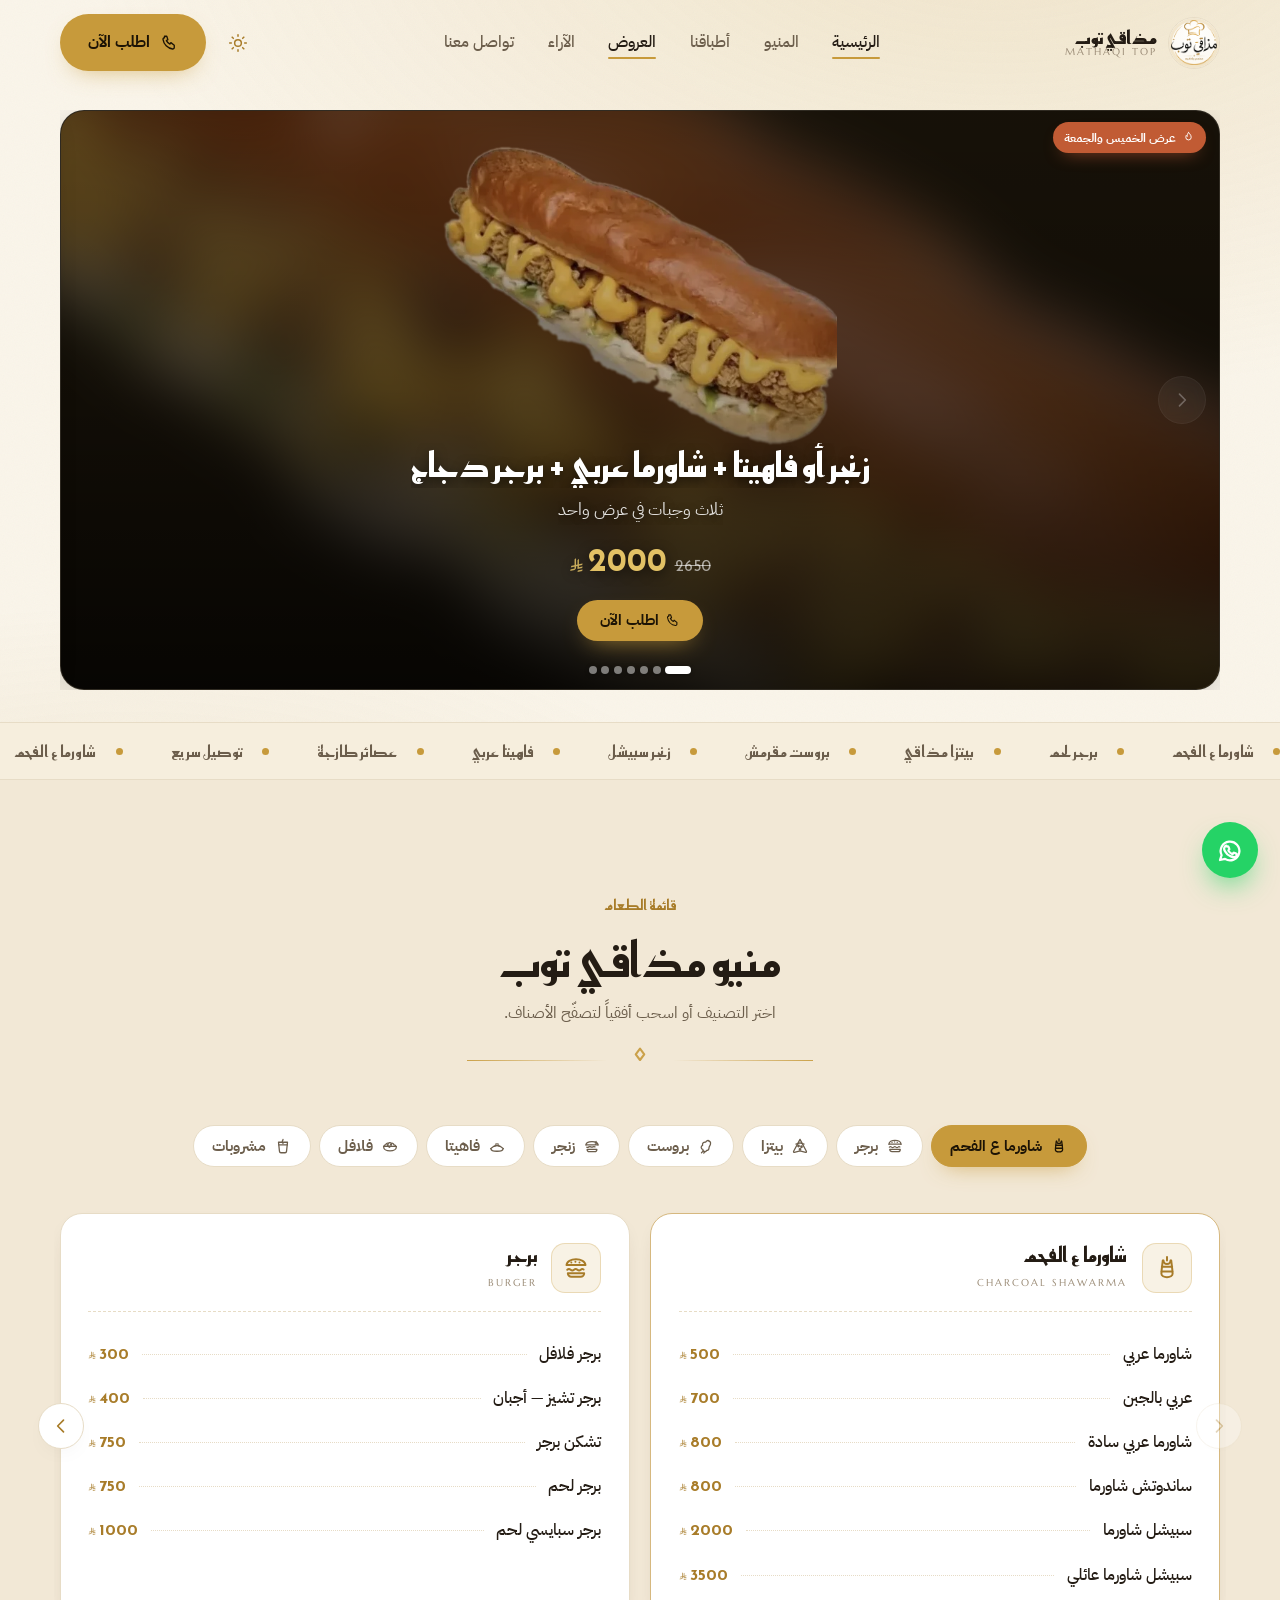
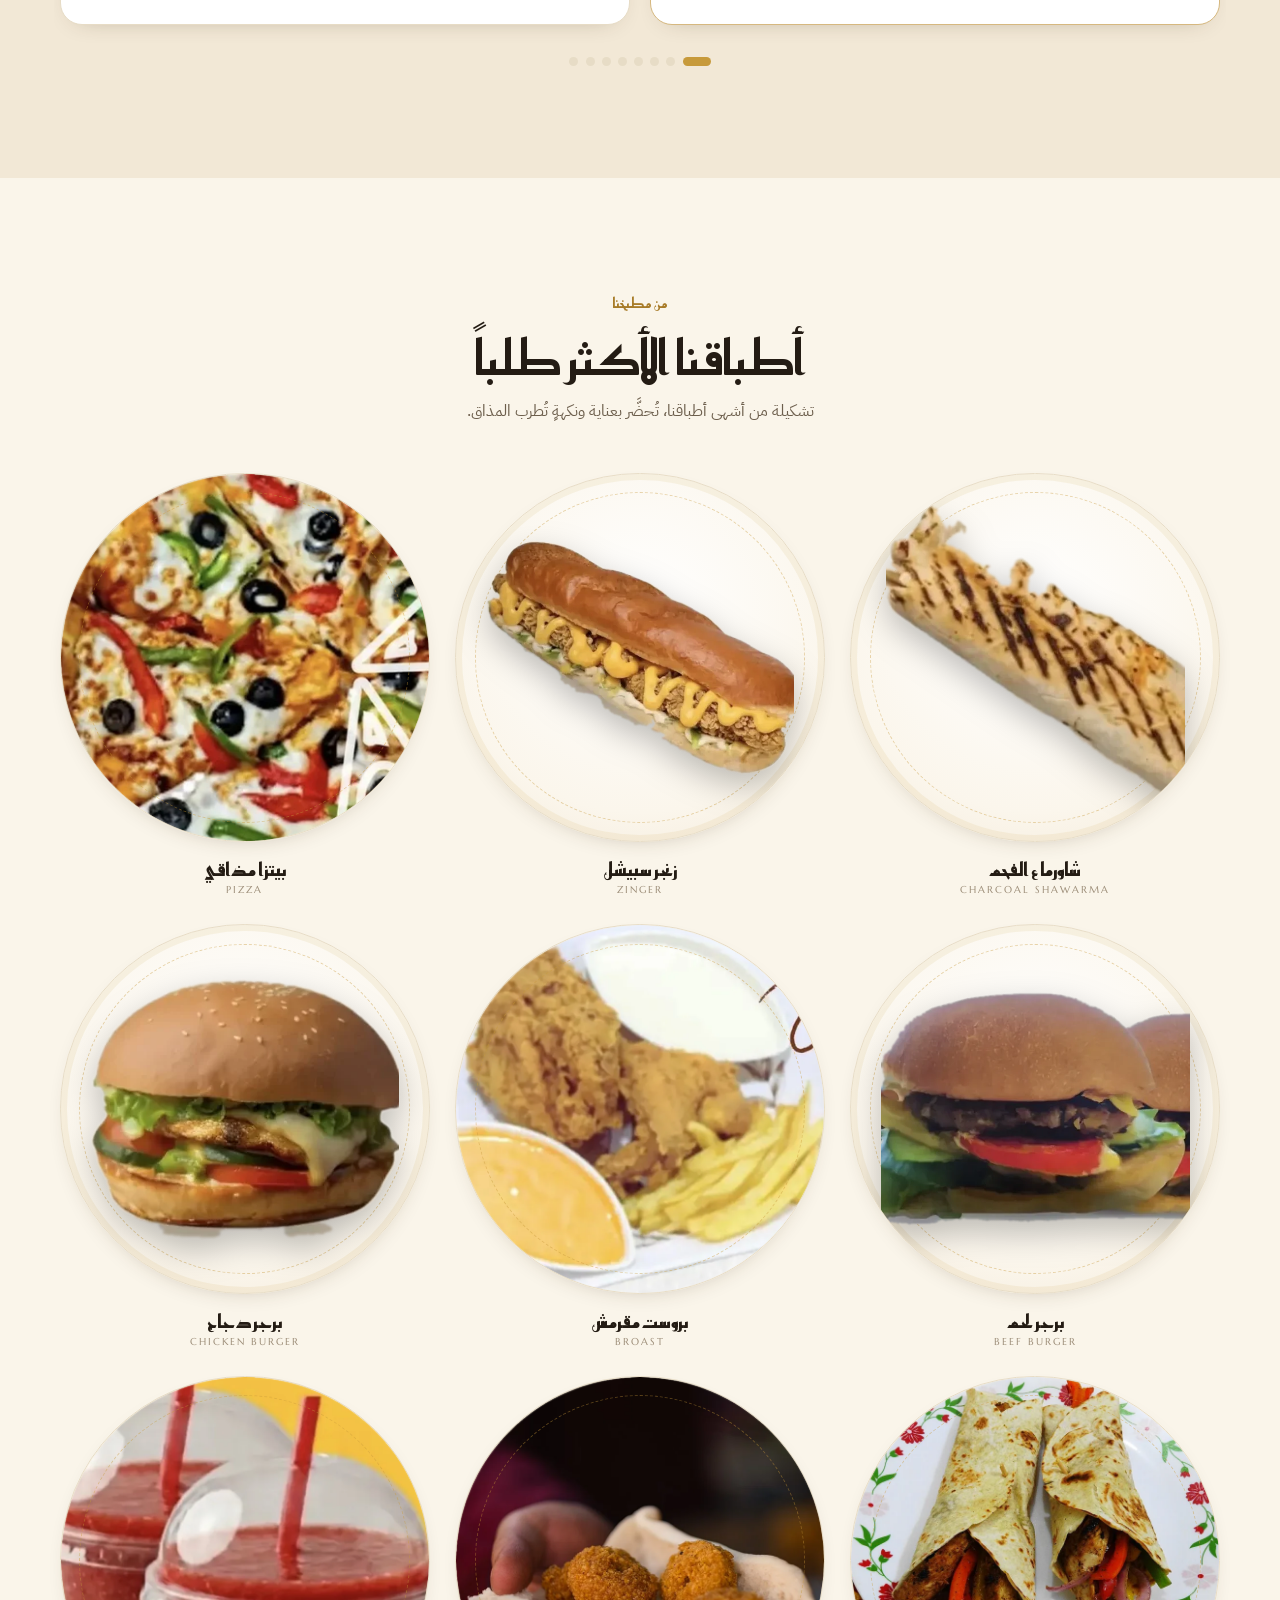
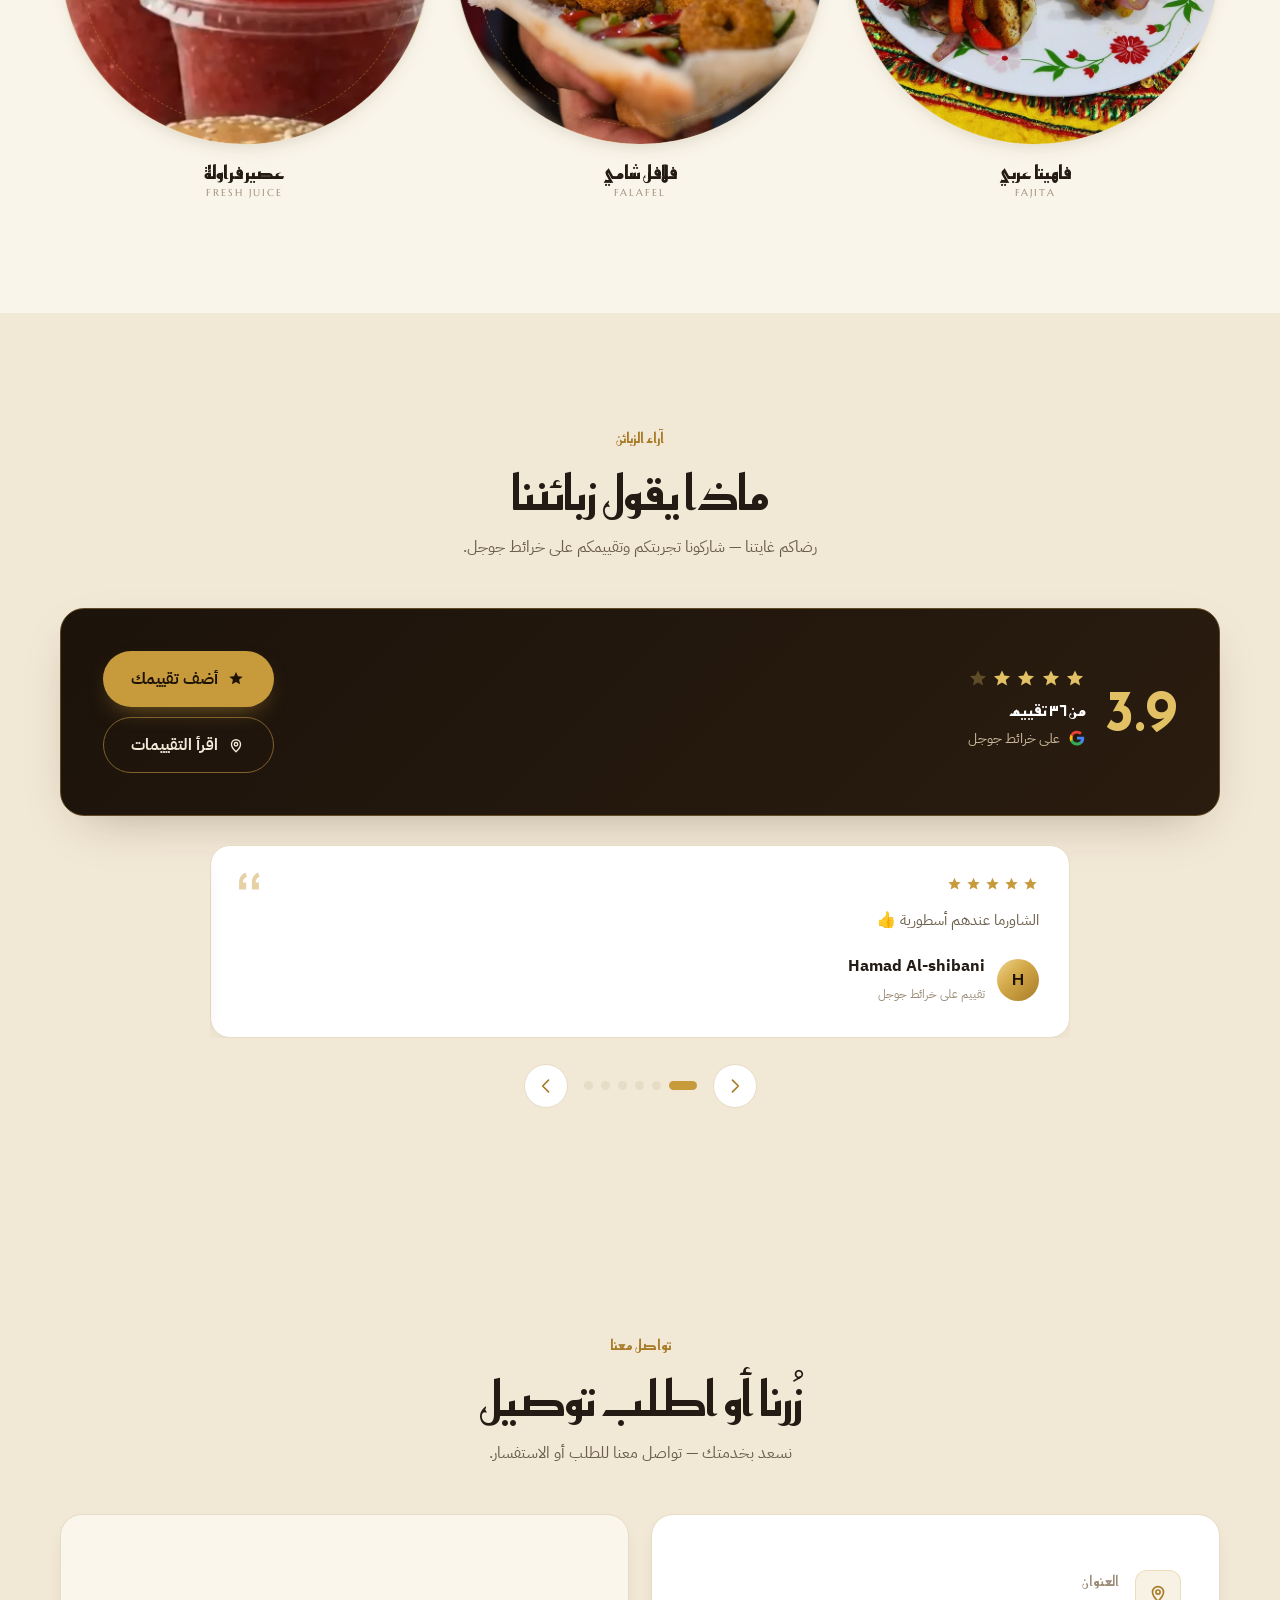
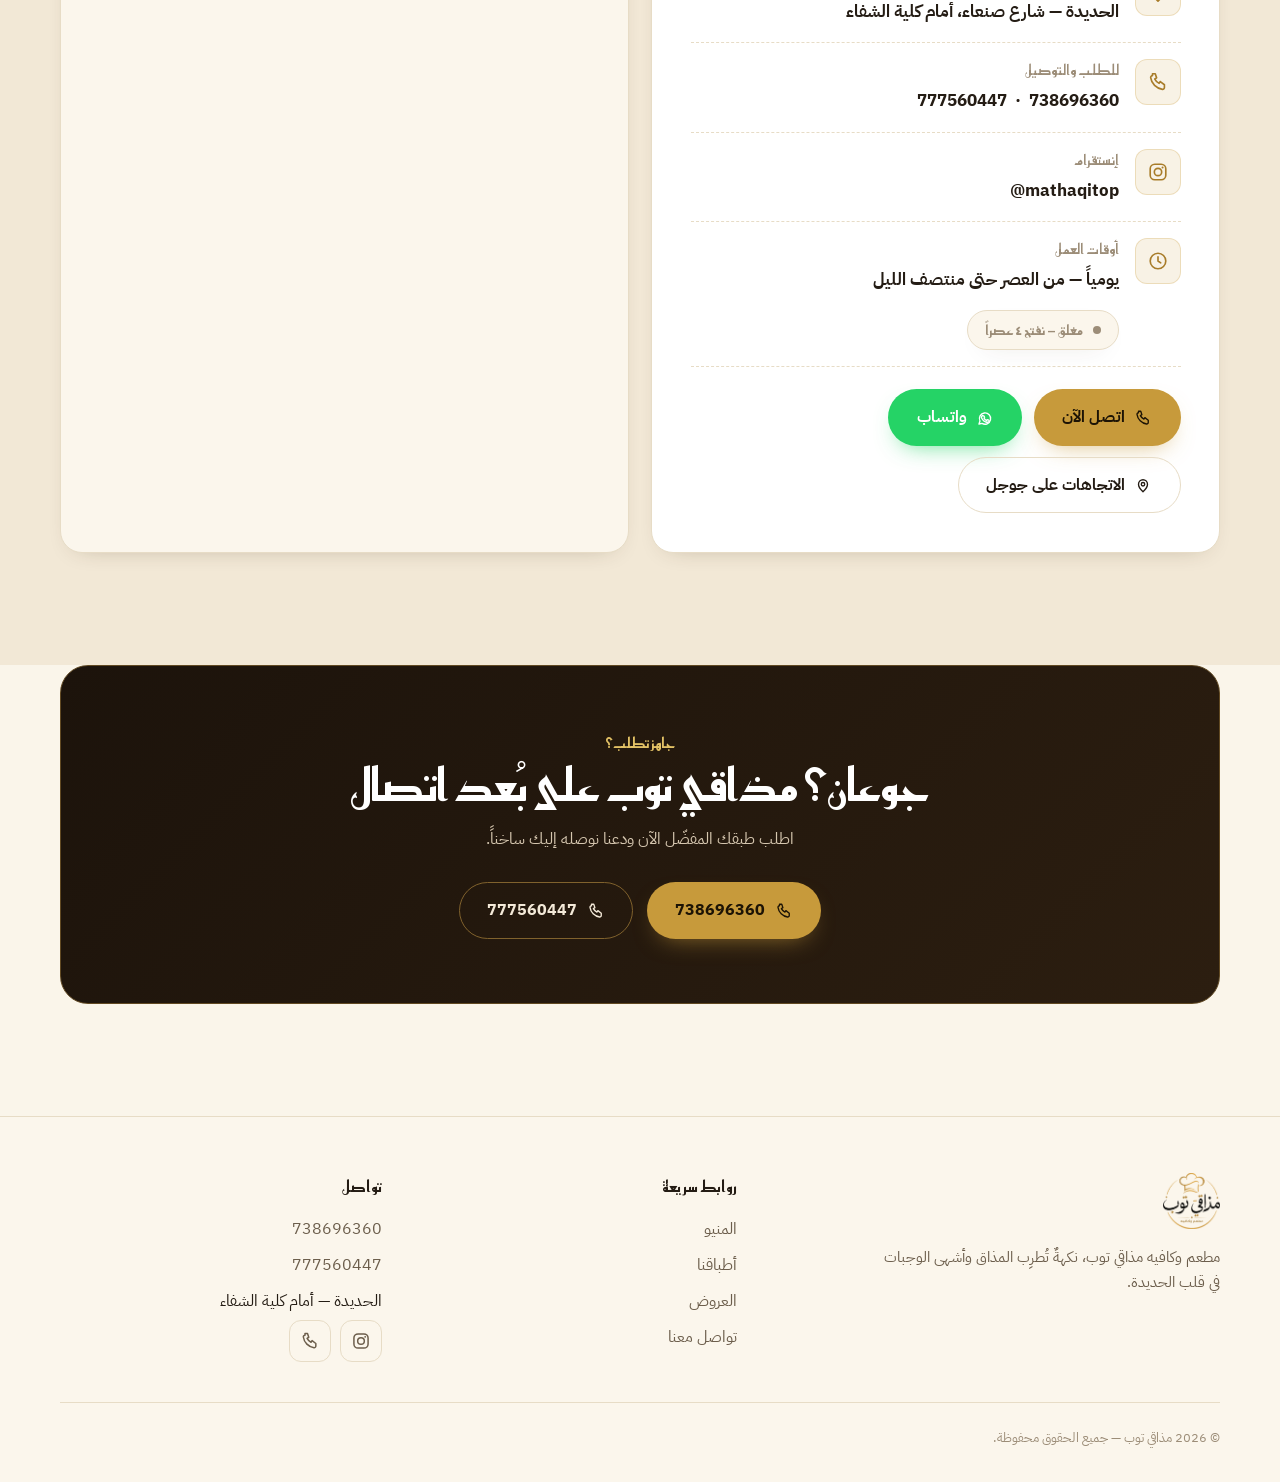
==== commit 939783d0: "حذف قسم الطبق المميّز (شاورما ع الفحم) بالكامل الصفحة صارت: بانر العروض ← شريط الأصناف ← المنيو ← أط" ====
--- a/index.html
+++ b/index.html
@@ -25,7 +25,7 @@
   <link rel="preconnect" href="https://fonts.gstatic.com" crossorigin />
   <link href="https://fonts.googleapis.com/css2?family=Aref+Ruqaa:wght@400;700&family=Reem+Kufi:wght@400;500;600;700&family=IBM+Plex+Sans+Arabic:wght@300;400;500;600;700&family=Marcellus&display=swap" rel="stylesheet" />
 
-  <link rel="stylesheet" href="assets/css/styles.css?v=16" />
+  <link rel="stylesheet" href="assets/css/styles.css?v=17" />
   <script>
     /* set theme before paint to avoid flash */
     (function(){try{var s=localStorage.getItem('mt-theme');var d=window.matchMedia&&matchMedia('(prefers-color-scheme:dark)').matches;document.documentElement.setAttribute('data-theme',s||(d?'dark':'light'));}catch(e){}})();
@@ -622,7 +622,6 @@
 
     <nav class="nav__links" aria-label="التنقّل الرئيسي">
       <a href="#home">الرئيسية</a>
-      <a href="#signature">الطبق المميّز</a>
       <a href="#menu">المنيو</a>
       <a href="#dishes">أطباقنا</a>
       <a href="#home">العروض</a>
@@ -755,30 +754,6 @@
   </div>
 </div>
 
-<!-- ===================== SIGNATURE DISH ===================== -->
-<section class="section" id="signature">
-  <div class="wrap signature">
-    <div class="signature__card reveal">
-      <div class="signature__body">
-        <span class="kicker">الطبق المميّز</span>
-        <h2 data-sig-title>شاورما ع الفحم</h2>
-        <p data-sig-text>لحمٌ متبّل يُشوى على الفحم ببطء ليكتسب نكهته الدخانية العميقة، يُلفّ طازجاً مع الخضار والصوص الخاص. سرّ مذاقنا الذي يعود له الزبائن دائماً.</p>
-        <div class="signature__price">
-          <small>يبدأ من</small><b data-sig-price>500</b><small class="riyal" aria-label="ريال">&#x20C1;</small>
-        </div>
-        <div style="margin-top:1.8rem">
-          <a class="btn" href="#menu"><svg><use href="#ic-utensils"/></svg> شاهد كل الأصناف</a>
-        </div>
-      </div>
-      <div class="signature__photo">
-        <span class="signature__glow"></span>
-        <svg class="signature__spark" viewBox="0 0 24 24" aria-hidden="true"><use href="#ic-flame"/></svg>
-        <img src="assets/img/food/shawarma-hero.webp" alt="شاورما عربي دجاج على الفحم من مذاقي توب" loading="lazy" />
-      </div>
-    </div>
-  </div>
-</section>
-
 <!-- ===================== MENU ===================== -->
 <section class="section" id="menu" style="background:var(--bg-2)">
   <div class="wrap">
@@ -1135,9 +1110,9 @@
 
 <button class="to-top" aria-label="العودة للأعلى"><svg><use href="#ic-arrow-up"/></svg></button>
 
-<script src="assets/js/mt-config.js?v=16"></script>
-<script src="assets/js/reviews.js?v=16" defer></script>
-<script src="assets/js/main.js?v=16" defer></script>
-<script src="assets/js/content.js?v=16" defer></script>
+<script src="assets/js/mt-config.js?v=17"></script>
+<script src="assets/js/reviews.js?v=17" defer></script>
+<script src="assets/js/main.js?v=17" defer></script>
+<script src="assets/js/content.js?v=17" defer></script>
 </body>
 </html>
--- a/assets/css/styles.css
+++ b/assets/css/styles.css
@@ -430,28 +430,6 @@
 .feature h3 { font-size: 1.15rem; margin-bottom: .35rem; }
 .feature p { color: var(--ink-soft); font-size: .92rem; }
 
-/* ----------  Signature dish (charcoal shawarma)  ---------- */
-.signature { position: relative; }
-.signature__card {
-  display: grid; grid-template-columns: 1fr 1fr; gap: 0; border-radius: 28px; overflow: hidden;
-  background: linear-gradient(135deg, #1c130b, #2a1c0f);
-  border: 1px solid color-mix(in oklab, var(--gold) 32%, #3a2a16);
-  box-shadow: var(--shadow); color: #f3e9d8;
-}
-.signature__body { padding: clamp(2rem, 4vw, 3.4rem); }
-.signature__body .kicker { color: var(--gold-soft); }
-.signature__body h2 { color: #fff; font-size: clamp(1.8rem, 4vw, 2.6rem); margin: .7rem 0 1rem; }
-.signature__body p { color: #d8c9b2; margin-bottom: 1.6rem; }
-.signature__price { display: inline-flex; align-items: baseline; gap: .5rem; font-family: "Reem Kufi", sans-serif; }
-.signature__price b { font-size: 2rem; color: var(--gold-soft); }
-.signature__price small { color: #cbb89b; }
-.signature__flame { position: relative; display: grid; place-items: center; background:
-   radial-gradient(60% 60% at 50% 70%, rgba(193,91,52,.35), transparent 70%); }
-.signature__flame svg { width: min(72%, 260px); height: auto; filter: drop-shadow(0 8px 24px rgba(193,91,52,.5)); }
-.flame-flicker { transform-origin: 50% 100%; animation: flicker 2.6s ease-in-out infinite; }
-@media (prefers-reduced-motion: reduce){ .flame-flicker{ animation:none; } }
-@keyframes flicker { 0%,100%{ transform: scaleY(1) skewX(0); opacity:1; } 45%{ transform: scaleY(1.06) skewX(-2deg); opacity:.92; } 70%{ transform: scaleY(.97) skewX(1.5deg);} }
-
 /* ----------  Horizontal slider (shared: menu categories + offers)  ----------
    Native scroll-snap so it swipes on touch and stays usable without JS.
    JS only adds arrows/dots and keeps the menu chips in sync.                 */
@@ -543,15 +521,6 @@
 .item__price .cur { font-size: .68em; opacity: .8; }
 .item__price.two { display: inline-flex; gap: .9rem; }
 .item__price.two b { width: 3.4rem; text-align: center; display: inline-block; }
-
-/* ----------  Signature real photo  ---------- */
-.signature__photo { position: relative; display: grid; place-items: center;
-  background: radial-gradient(60% 60% at 50% 60%, rgba(193,91,52,.30), transparent 72%); }
-.signature__photo img { width: min(86%, 340px); height: auto; filter: drop-shadow(0 24px 34px rgba(0,0,0,.55)); transform: rotate(-6deg); transition: transform .5s ease; }
-.signature__photo:hover img { transform: rotate(-3deg) scale(1.04); }
-.signature__glow { position: absolute; inset: 0; pointer-events: none;
-  background: radial-gradient(40% 30% at 50% 78%, rgba(244,166,60,.35), transparent 70%); }
-.signature__spark { position: absolute; bottom: 8%; inset-inline-start: 12%; width: 46px; color: var(--gold-soft); opacity: .8; animation: flicker 2.6s ease-in-out infinite; }
 
 /* ----------  Shared offer bits (badge + price)  ---------- */
 .offer__badge {
@@ -783,8 +752,6 @@
 }
 @media (max-width: 980px) {
   .features { grid-template-columns: repeat(2, 1fr); }
-  .signature__card { grid-template-columns: 1fr; }
-  .signature__flame, .signature__photo { min-height: 240px; order: -1; }
   .dishes { grid-template-columns: repeat(3, 1fr); gap: 1.1rem; }
   .rev-grid { grid-template-columns: 1fr; }
   .reviews-lead { grid-template-columns: 1fr; text-align: center; }
